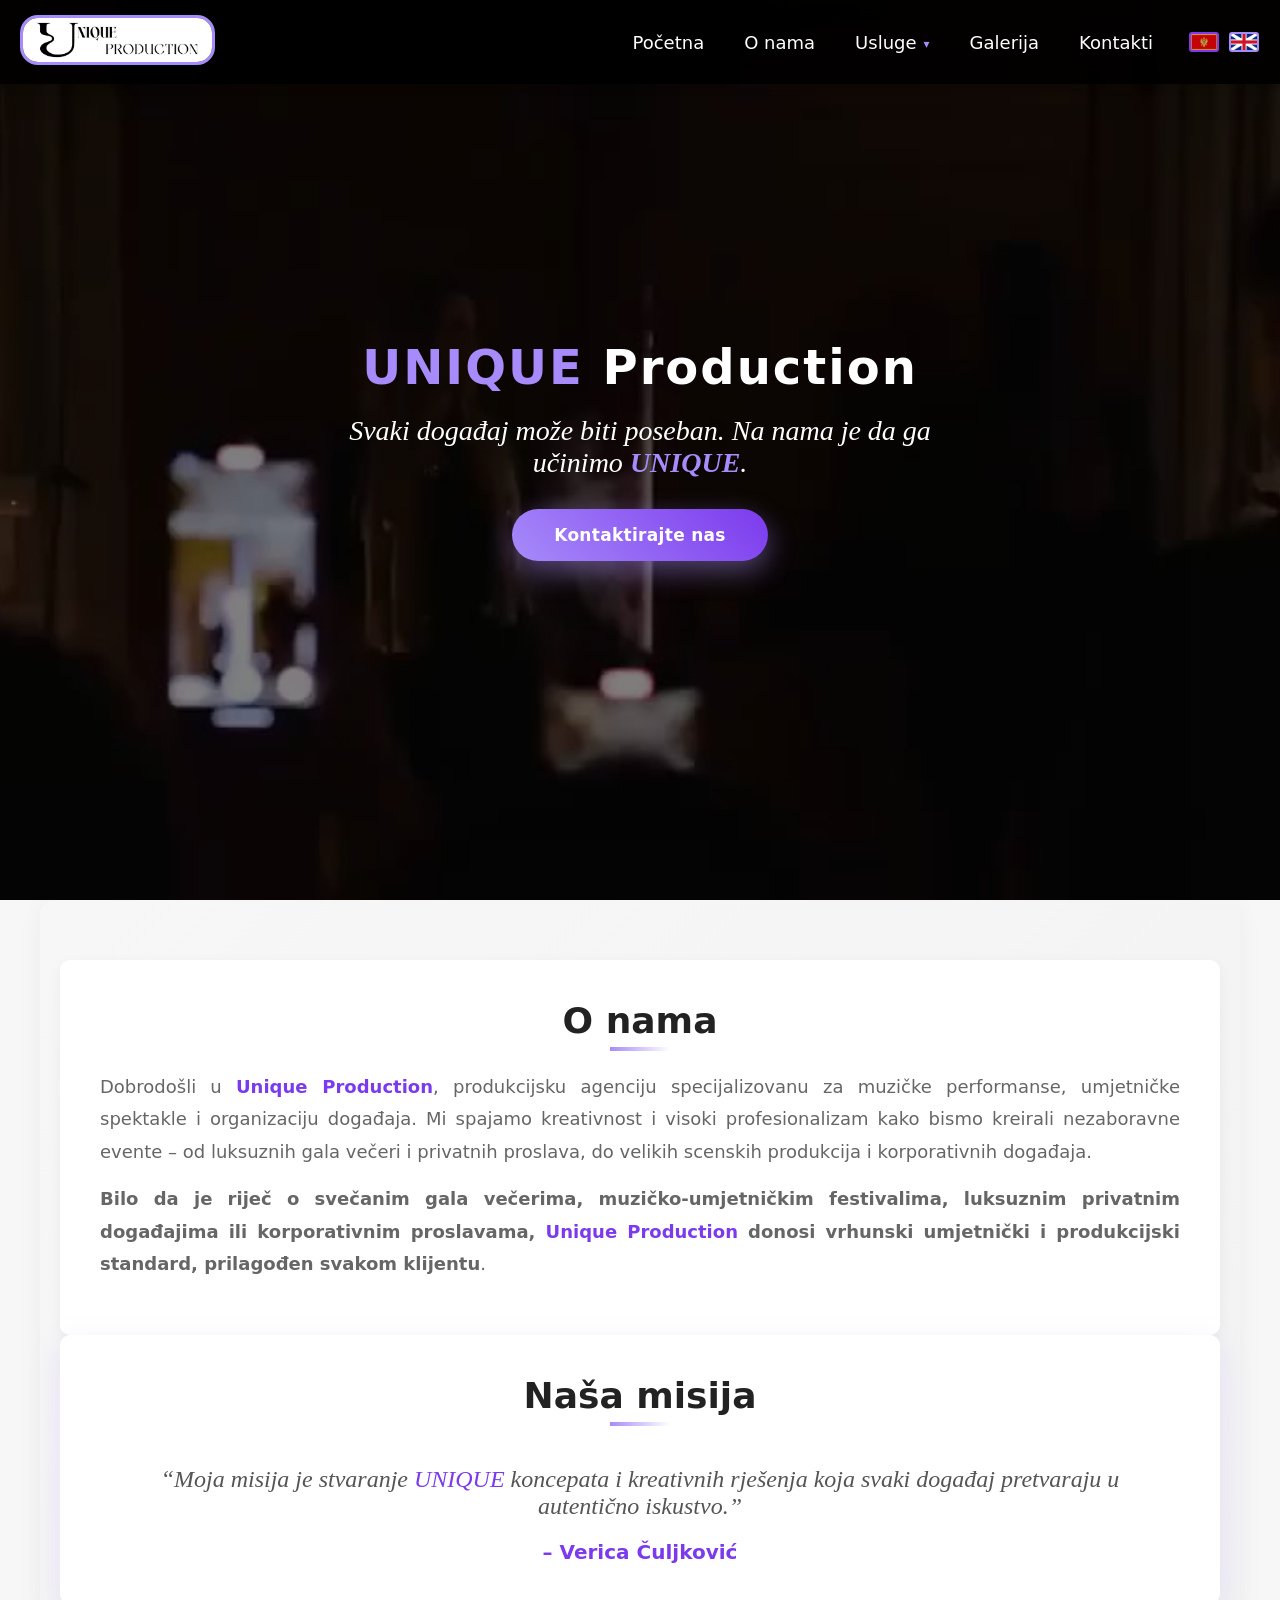
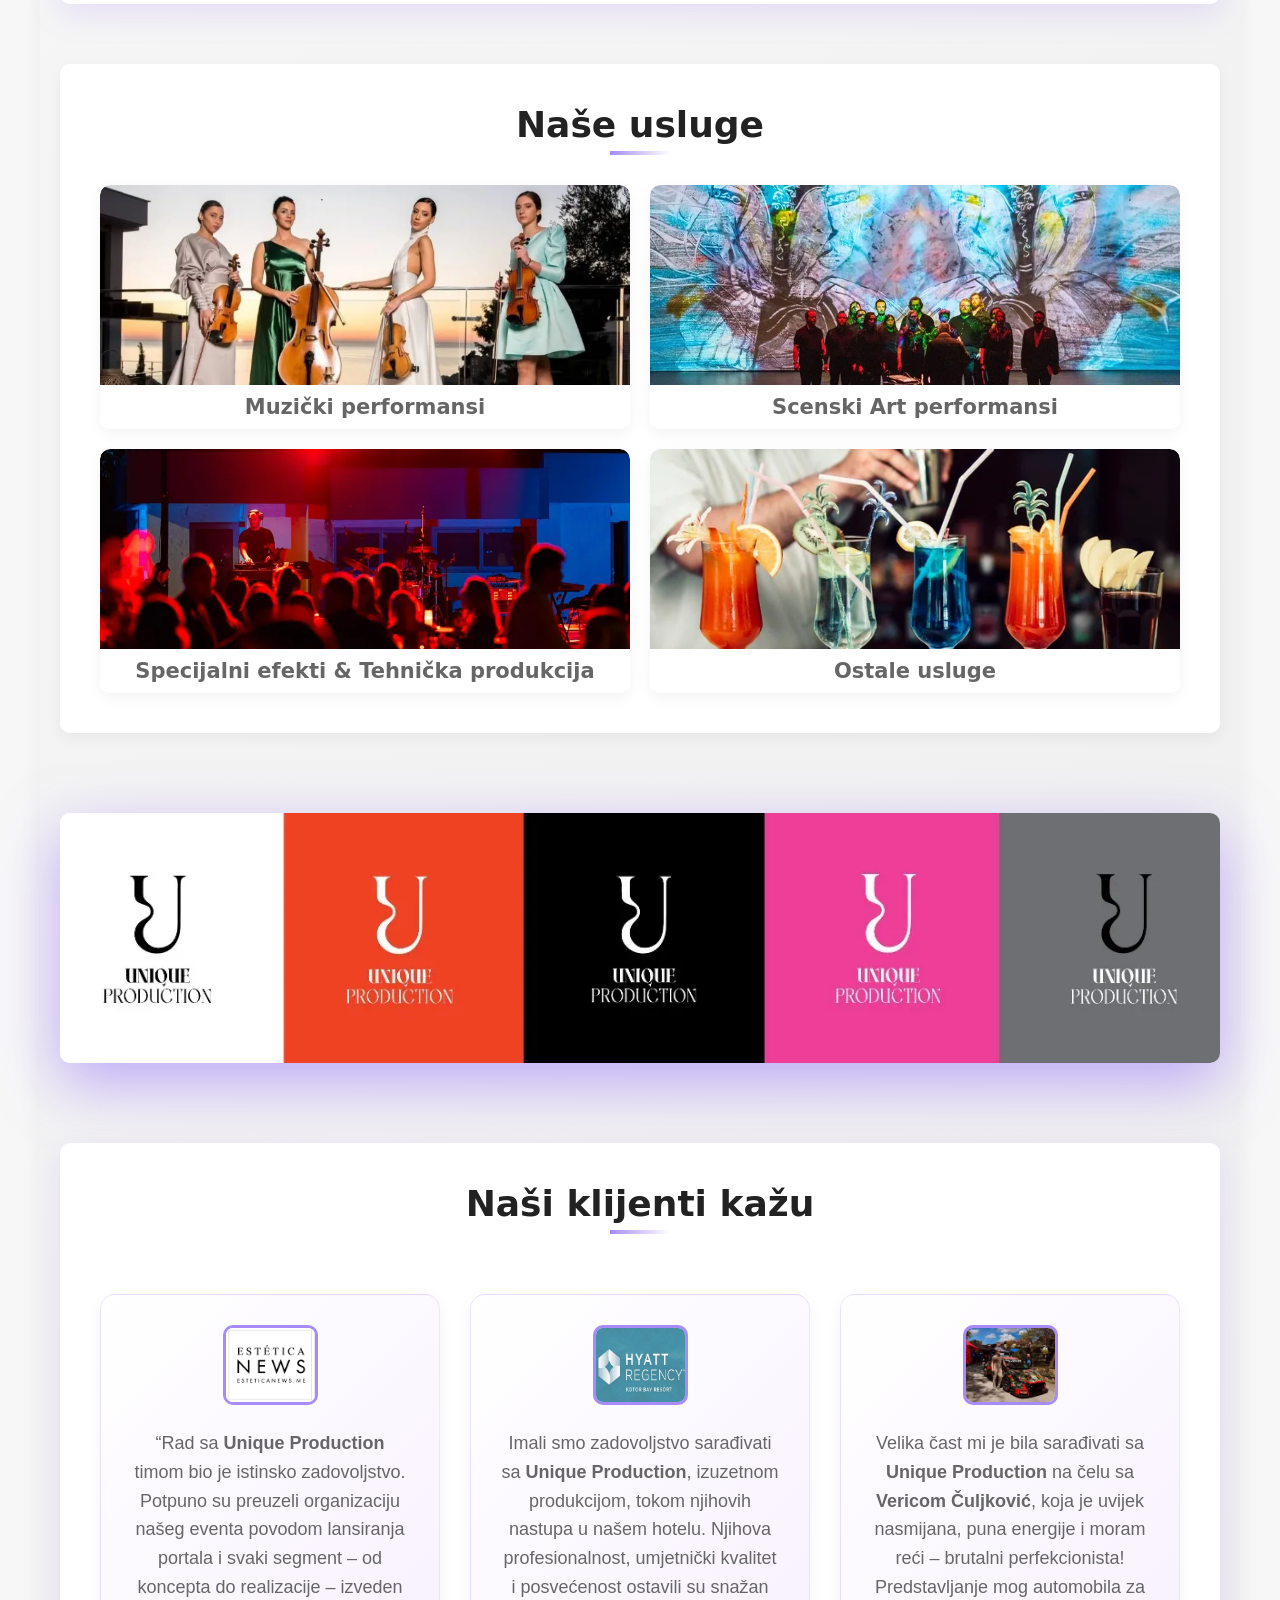
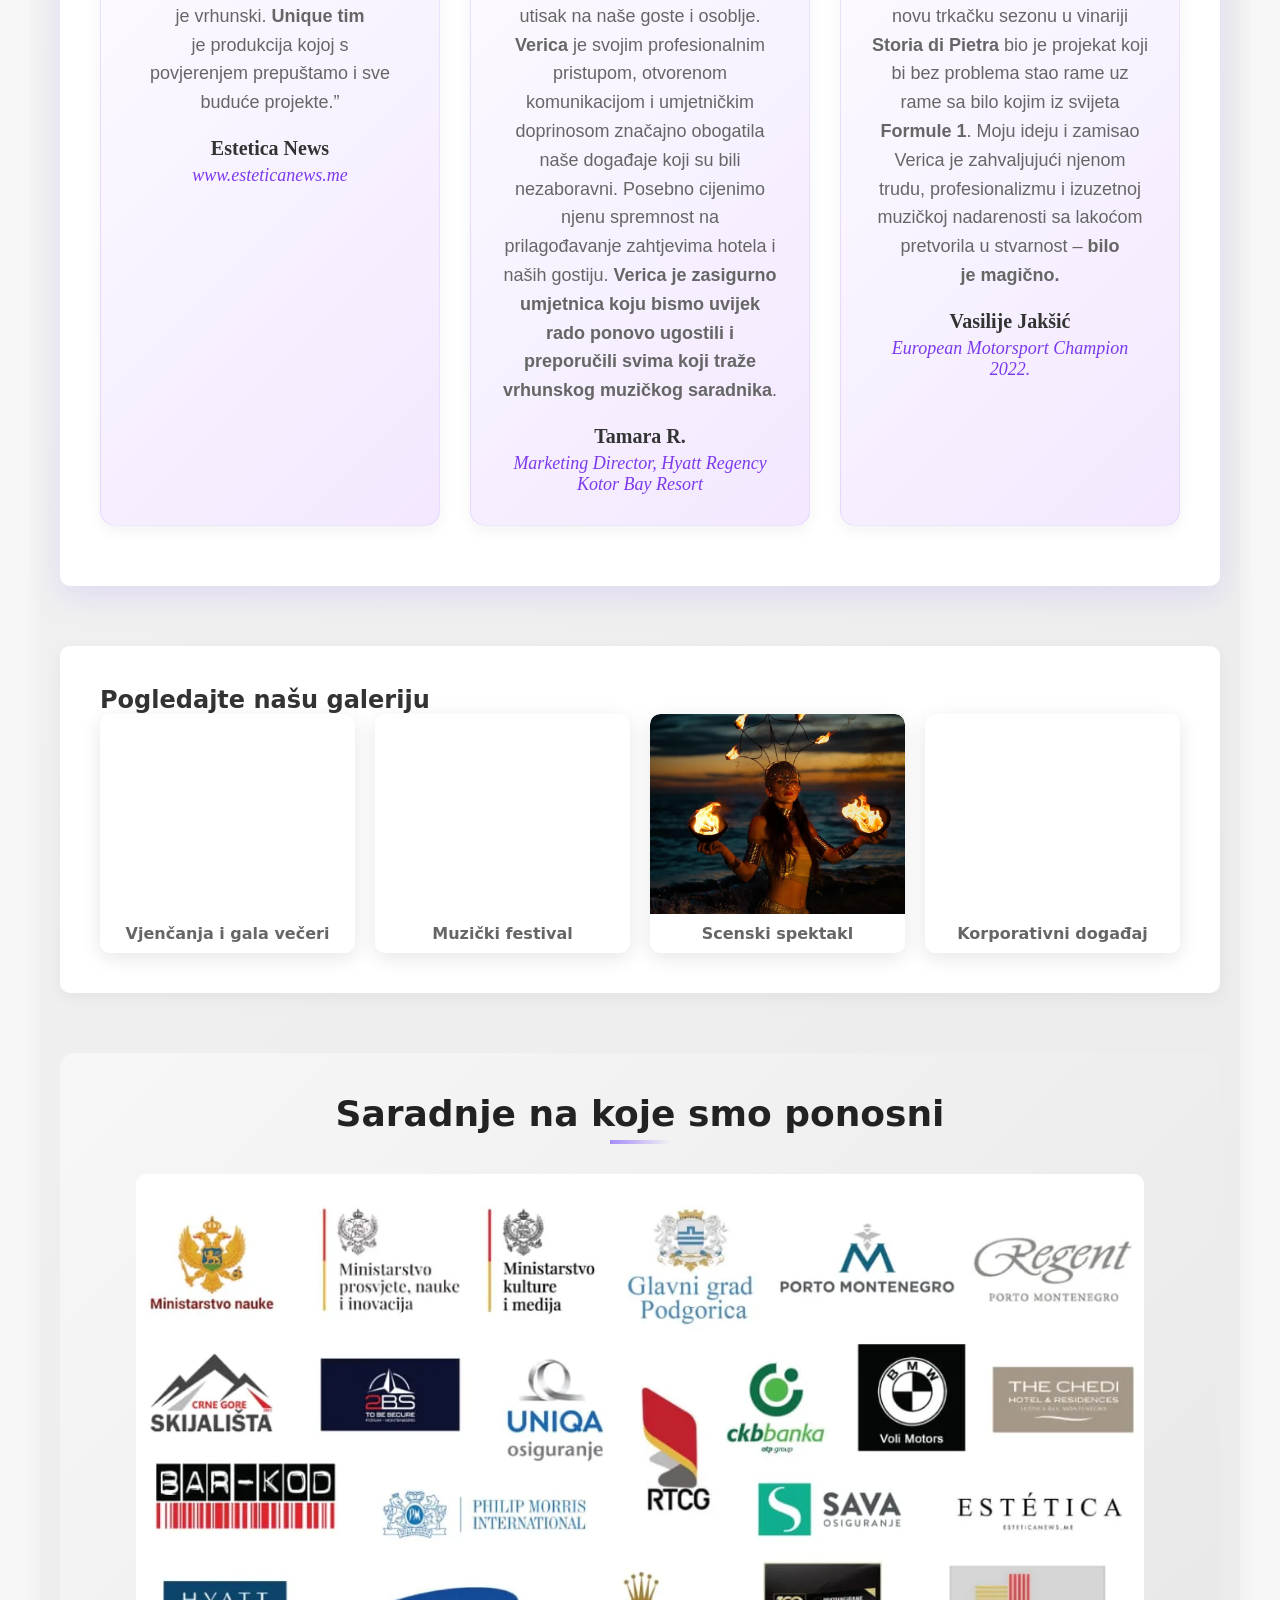
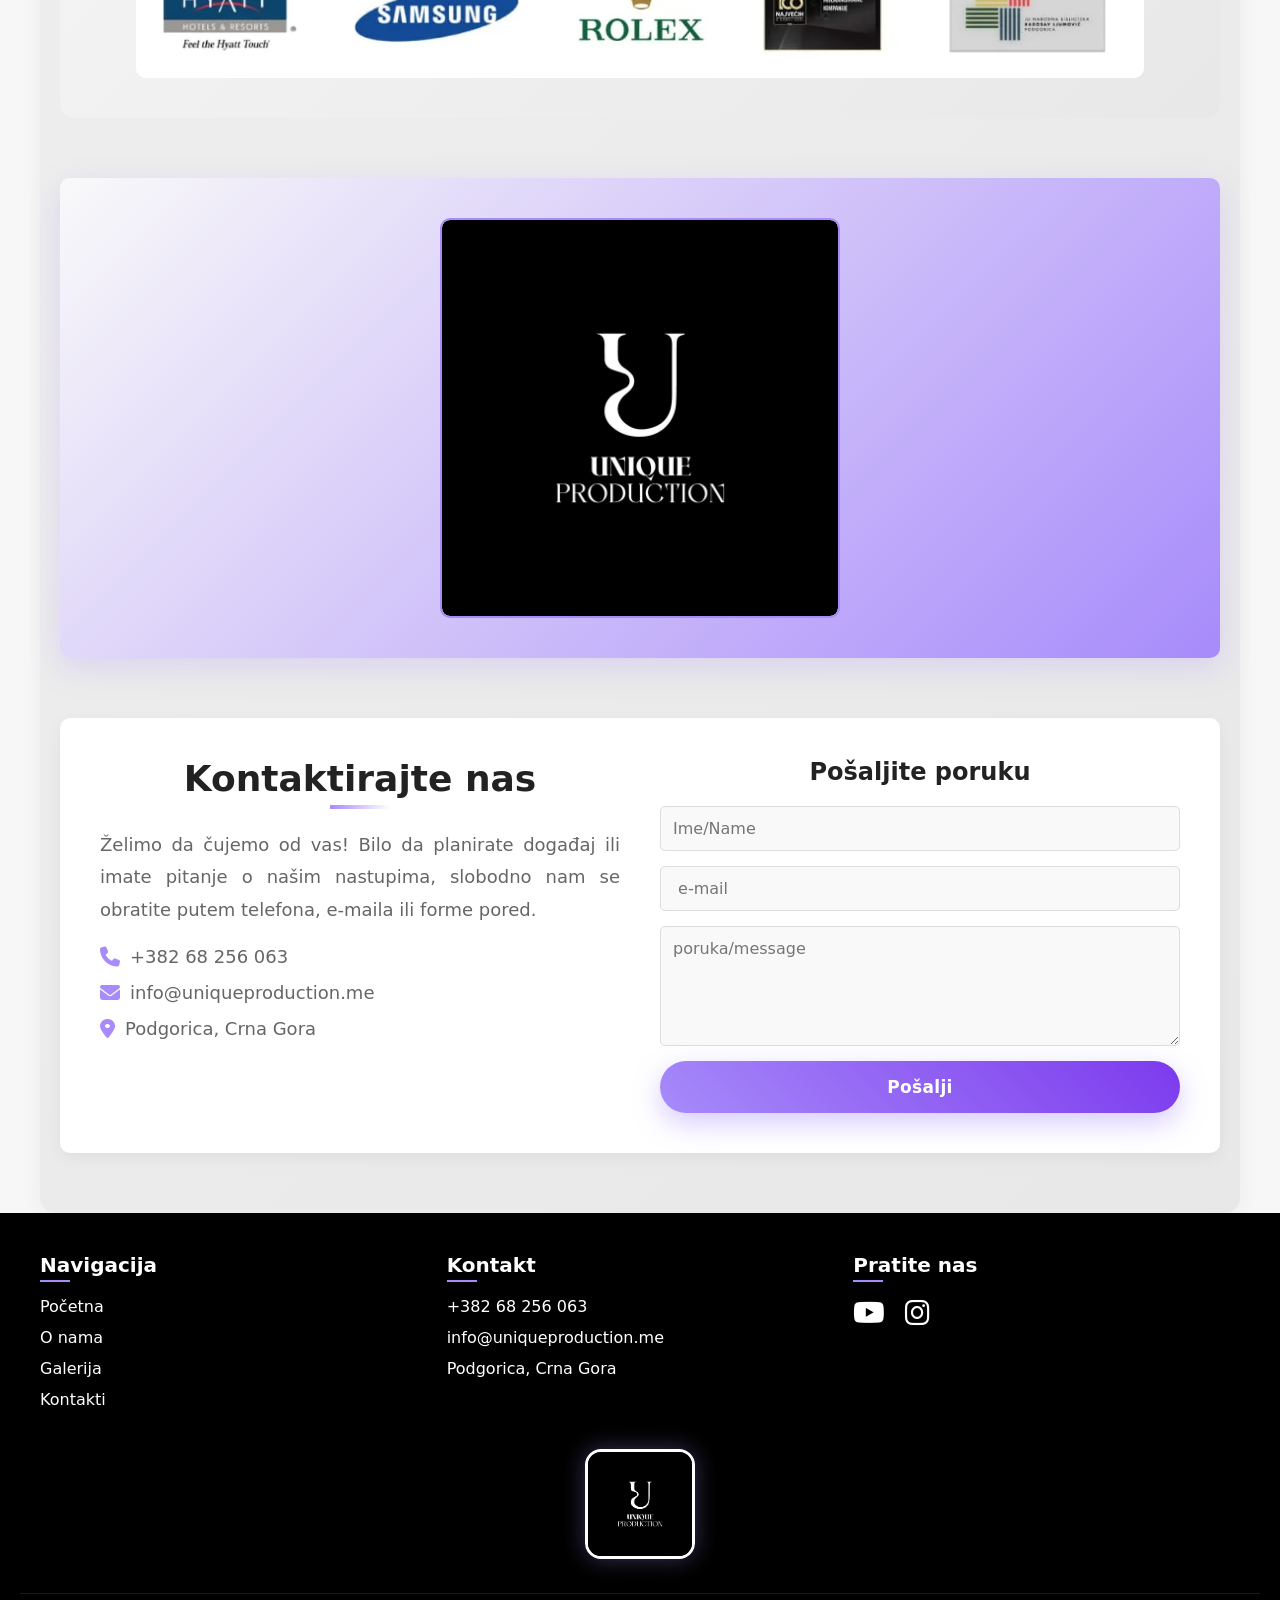
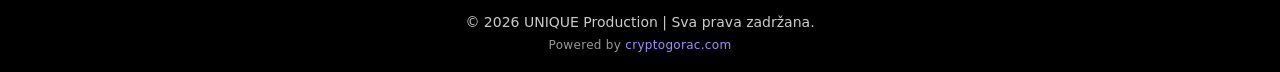
==== index.html @ e3573b66 "O nama: iskre poravnate po vertikali (levo poravnanje stavki u koloni); v=17 Co-Authored-By: Claude " ====
<!DOCTYPE html>
<html lang="sr">
<head>
    <meta charset="UTF-8">
    <meta name="viewport" content="width=device-width, initial-scale=1.0">
    <meta name="theme-color" content="#000000">
     <title data-sr="UNIQUE Production" data-en="UNIQUE Production">UNIQUE Production</title>
    <meta name="description" content="UNIQUE Production – produkcijska agencija iz Podgorice za muzičke performanse, scenske spektakle i organizaciju nezaboravnih događaja u Crnoj Gori.">
    <link rel="canonical" href="https://uniqueproduction.me/">
    <meta property="og:title" content="UNIQUE Production">
    <meta property="og:description" content="UNIQUE Production – produkcijska agencija iz Podgorice za muzičke performanse, scenske spektakle i organizaciju nezaboravnih događaja u Crnoj Gori.">
    <meta property="og:image" content="https://uniqueproduction.me/logo3.webp">
    <meta property="og:url" content="https://uniqueproduction.me/">
    <meta property="og:type" content="website">
    <link rel="stylesheet" href="assets/fontawesome/css/all.min.css?v=17">
    <link rel="preload" as="image" href="hero-poster.jpg">
    <link rel="icon" type="image/x-icon" href="logo.png">
    <style>
        /* Osnovni reset stila za sve elemente */
        * {
            margin: 0;
            padding: 0;
            box-sizing: border-box;
        }

    /* Stil za telo stranice (body) */
    body {
        font-family: 'Arial', sans-serif;
        background-color: #f7f7f7;
        color: #333;
        min-height: 100vh;
        display: flex;
        flex-direction: column;
        overflow-x: hidden;
    }

    /* Stil za navigacioni bar */
    .navbar {
        background-color: #000;
        padding: 15px;
        display: flex;
        justify-content: space-between;
        align-items: center;
        position: fixed;
        width: 100%;
        top: 0;
        z-index: 1000;
        box-shadow: 0 2px 10px rgba(0, 0, 0, 0.2);
    }

    .logo {
        margin-left: 5px;
        display: flex;
        align-items: center;
    }

    .logo img {
        height: 50px;
        width: auto;
        object-fit: contain;
        transition: transform 0.3s ease;
        border-radius: 18px;
        border: 3px solid #a78bfa;
    }

    .logo img:hover {
        transform: scale(1.15);
    }

    .hamburger {
        display: none;
        flex-direction: column;
        cursor: pointer;
        margin-right: 15px;
    }

    .hamburger span {
        width: 30px;
        height: 3px;
        background-color: #fff;
        margin: 3px 0;
        transition: all 0.3s ease;
    }

    .nav-links {
        list-style: none;
        display: flex;
        align-items: center;
    }

    .nav-links li {
        margin: 0 20px;
        position: relative;
    }

    .nav-links a {
        color: #fff;
        text-decoration: none;
        font-size: 18px;
        transition: color 0.3s ease;
    }

    .nav-links a:hover {
        color: #a78bfa;
    }

    .dropdown {
        position: relative;
    }

    .dropdown-content {
        display: none;
        position: absolute;
        background-color: #000;
        min-width: 160px;
        box-shadow: 0 8px 16px rgba(0,0,0,0.2);
        z-index: 1;
        top: 100%;
        left: 0;
    }

    .dropdown-content a {
        color: #fff;
        padding: 12px 16px;
        text-decoration: none;
        display: block;
        font-size: 16px;
    }

    .dropdown-content a:hover {
        color: #a78bfa;
        background-color: #1a1a1a;
    }

    .dropdown:hover .dropdown-content {
        display: block;
    }

    /* Language switcher styles - Pomerene ispod navigacionog bara na desnu stranu */
    .language-switcher {
        display: flex;
        justify-content: flex-end;
        gap: 10px;
        padding: 10px 20px;
        position: fixed;
        top: 85px;
        right: 0;
        z-index: 999;
    }

    .language-flag {
        width: 30px;
        height: 20px;
        cursor: pointer;
        border: 2px solid #a78bfa;
        border-radius: 3px;
        transition: transform 0.3s ease, opacity 0.3s ease;
      pointer-events: auto; /* Osigurava da su klikovi omogućeni */
    }

    .language-flag:hover {
        transform: scale(1.1);
        opacity: 0.8;
    }

    .language-flag.active {
        border-color: #7c3aed;
        opacity: 1;
    }

    /* Stil za hero sekciju */
  
    .hero {
        position: relative;
        height: 100vh;
        display: flex;
        align-items: center;
        justify-content: center;
        text-align: center;
        color: #fff;
        padding: 20px;
        overflow: hidden;
    }    .hero::before {
    content: '';
    position: absolute;
    top: 0;
    left: 0;
    width: 100%;
    height: 100%;
    background: rgba(0, 0, 0, 0.5);
    z-index: 1;
}

.hero video {
    position: absolute;
    top: 0;
    left: 0;
    width: 100%;
    height: 100%;
    object-fit: cover;
    z-index: 0;
}

.hero-content {
    position: relative;
    z-index: 2;
    max-width: 800px;
}

.hero h1 {
    font-size: 48px;
    font-weight: 700;
    margin-bottom: 20px;
    letter-spacing: 2px;
    animation: fadeInDown 1s ease;
}

.hero .subtitle {
    font-family: 'Georgia', serif;
    font-style: italic;
    font-size: 28px;
    margin-bottom: 30px;
    animation: fadeInUp 1s ease 0.5s backwards;
}

.hero .highlight {
    color: #a78bfa;
    font-weight: 600;
}

.hero .cta-button {
    background: linear-gradient(45deg, #a78bfa, #7c3aed);
    color: #fff;
    padding: 16px 40px;
    border: none;
    border-radius: 50px;
    font-size: 18px;
    font-weight: 600;
    text-decoration: none;
    animation: pulseShadow 1.5s infinite;
    transition: transform 0.3s ease;
}

.hero .cta-button:hover {
    transform: translateY(-3px);
}

/* Animacije */
@keyframes fadeInDown {
    from { opacity: 0; transform: translateY(-20px); }
    to { opacity: 1; transform: translateY(0); }
}

@keyframes fadeInUp {
    from { opacity: 0; transform: translateY(20px); }
    to { opacity: 1; transform: translateY(0); }
}

@keyframes pulseShadow {
    0% { box-shadow: 0 8px 20px rgba(167, 139, 250, 0.3); }
    50% { box-shadow: 0 15px 40px rgba(167, 139, 250, 0.7); }
    100% { box-shadow: 0 8px 20px rgba(167, 139, 250, 0.3); }
}

@media (max-width: 900px) and (orientation: landscape) {
    .hero {
        min-height: 60vh; /* Umesto height: 100vh */
        height: auto;
        padding: 40px 10px;
    }
    .hero video {
        min-height: 60vh;
        height: auto;
    }
    .hero-content {
        padding: 20px 0;
    }
}


    /* Main content styles */
    main {
        padding: 60px 20px;
        max-width: 1200px;
        margin: 0 auto;
        background: linear-gradient(135deg, #f7f7f7 0%, #e8e8e8 100%);
        border-radius: 15px;
        box-shadow: 0 5px 25px rgba(0, 0, 0, 0.05);
    }

    .home-container {
        display: flex;
        flex-direction: column;
        gap: 60px;
    }

    .section {
        padding: 40px;
        background-color: #fff;
        border-radius: 10px;
        box-shadow: 0 5px 15px rgba(0, 0, 0, 0.05);
    }

    .about-section h2 {
        font-size: 36px;
        color: #222;
        margin-bottom: 20px;
        font-weight: 700;
        position: relative;
        padding-bottom: 10px;
        text-align: center;
    }

    .about-section h2::after {
        content: '';
        position: absolute;
        bottom: 0;
        left: 50%;
        transform: translateX(-50%);
        width: 60px;
        height: 4px;
        background: linear-gradient(to right, #a78bfa, transparent);
    }

    .about-section p {
        font-size: 18px;
        line-height: 1.8;
        color: #666;
        text-align: justify;
        margin-bottom: 15px;
    }

    .about-section .highlight {
        color: #a78bfa;
        font-weight: 600;
    }

    .intro-section {
        animation: circleShadow 3s infinite ease-in-out;
    }

    .intro-section h2 {
        font-size: 36px;
        color: #222;
        margin-bottom: 20px;
        font-weight: 700;
        position: relative;
        padding-bottom: 10px;
        text-align: center;
    }

    .intro-section h2::after {
        content: '';
        position: absolute;
        bottom: 0;
        left: 50%;
        transform: translateX(-50%);
        width: 60px;
        height: 4px;
        background: linear-gradient(to right, #a78bfa, transparent);
    }

    .intro-section .quote {
        font-family: 'Georgia', serif;
        font-style: italic;
        font-size: 24px;
        color: #555;
        text-align: center;
        padding: 20px 0;
    }

    .intro-section .quote-author {
        font-size: 20px;
        color: #a78bfa;
        font-weight: 600;
        text-align: center;
    }

    @keyframes circleShadow {
        0% { box-shadow: 10px 10px 20px rgba(167, 139, 250, 0.5); }
        25% { box-shadow: -10px 10px 20px rgba(167, 139, 250, 0.5); }
        50% { box-shadow: -10px -10px 20px rgba(167, 139, 250, 0.5); }
        75% { box-shadow: 10px -10px 20px rgba(167, 139, 250, 0.5); }
        100% { box-shadow: 10px 10px 20px rgba(167, 139, 250, 0.5); }
    }

    .gallery-preview {
        display: grid;
        grid-template-columns: repeat(4, 1fr);
        gap: 20px;
    }

    .gallery-item {
        position: relative;
        overflow: hidden;
        border-radius: 10px;
        box-shadow: 0 5px 20px rgba(0, 0, 0, 0.1);
        transition: transform 0.3s ease, box-shadow 0.3s ease;
        cursor: pointer;
        display: flex;
        flex-direction: column;
        align-items: center;
        text-decoration: none;
        color: #666;
    }

    .gallery-item img {
        width: 100%;
        height: 200px;
        object-fit: cover;
        display: block;
        border-radius: 10px 10px 0 0;
    }

    .gallery-item h3 {
        font-size: 16px;
        font-weight: 600;
        padding: 10px;
        text-align: center;
        background-color: #fff;
        width: 100%;
        border-radius: 0 0 10px 10px;
        transition: color 0.3s ease;
    }

    .gallery-item:hover {
        transform: scale(1.05);
        box-shadow: 0 10px 30px rgba(167, 139, 250, 0.4);
    }

    .gallery-item:hover h3::after {
        color: #a78bfa;
    }

    .services-grid {
        padding: 40px;
        background-color: #fff;
        border-radius: 10px;
        box-shadow: 0 5px 15px rgba(0, 0, 0, 0.05);
    }

    .services-grid h2 {
        font-size: 36px;
        color: #222;
        margin-bottom: 30px;
        font-weight: 700;
        position: relative;
        padding-bottom: 10px;
        text-align: center;
    }

    .services-grid h2::after {
        content: '';
        position: absolute;
        bottom: 0;
        left: 50%;
        transform: translateX(-50%);
        width: 60px;
        height: 4px;
        background: linear-gradient(to right, #a78bfa, transparent);
    }

    .services-grid-container {
        display: grid;
        grid-template-columns: repeat(2, 1fr);
        gap: 20px;
    }

    .service-item {
        display: flex;
        flex-direction: column;
        align-items: center;
        text-decoration: none;
        color: #666;
        border-radius: 10px;
        overflow: hidden;
        box-shadow: 0 5px 15px rgba(0, 0, 0, 0.05);
        transition: transform 0.3s ease, box-shadow 0.3s ease;
    }

    .service-item img {
        width: 100%;
        height: 200px;
        object-fit: cover;
        border-radius: 10px 10px 0 0;
    }

    .service-item p {
        font-size: 21px;
        font-weight: 600;
        padding: 10px;
        text-align: center;
        background-color: #fff;
        width: 100%;
        border-radius: 0 0 10px 10px;
        margin: 0;
        transition: color 0.3s ease;
    }

    .service-item:hover {
        transform: scale(1.05);
        box-shadow: 0 10px 20px rgba(167, 139, 250, 0.4);
    }

    .service-item:hover p {
        color: #a78bfa;
    }

    .cta-section {
        text-align: center;
        padding: 20px 0;
    }

    .cta-button {
        background: linear-gradient(45deg, #a78bfa, #7c3aed);
        color: #fff;
        padding: 16px 40px;
        border: none;
        border-radius: 50px;
        font-size: 18px;
        font-weight: 600;
        cursor: pointer;
        transition: transform 0.3s ease;
        animation: pulseShadow 1.5s infinite;
        display: inline-block;
        text-decoration: none;
    }

    .cta-button:hover {
        transform: translateY(-3px);
    }  /* Stil za prilagođeni kontejner */
.custom-container {
    width: 100%; /* Zauzima celu širinu kao ostale sekcije */
    max-width: 1200px; /* Usklađeno sa glavnim kontejnerom (main) */
    padding: 40px; /* Usklađeno sa paddingom ostalih sekcija */
    background: linear-gradient(135deg, #f9f9f9, #a78bfa); /* Gradient od skoro bele do ljubičaste */
    display: flex;
    justify-content: center;
    align-items: center;
    border-radius: 10px; /* Usklađeno sa zaobljenim uglovima */
    box-shadow: 0 5px 15px rgba(0, 0, 0, 0.05); /* Osnovna senka */
    margin: 0 auto; /* Centriranje */
    animation: fadeInUp 1s ease, circlingShadow 4s infinite ease-in-out; /* Animacija ulaza i kruženja senke */
}/* Stil za polje slike */
.image-placeholder {
    width: 400px;
    height: 400px;
    background-color: #ffffff; /* Bela pozadina za kontrast */
    border: 2px solid #a78bfa; /* Ljubičasti okvir u stilu sajta */
    border-radius: 10px; /* Zaobljeni uglovi */
    display: flex;
    justify-content: center;
    align-items: center;
    overflow: hidden;
    transition: transform 0.3s ease, box-shadow 0.3s ease; /* Tranzicija za hover efekat */
}/* Stil za sliku unutar polja */
.image-placeholder img {
    max-width: 100%;
    max-height: 100%;
    object-fit: cover; /* Prilagođava sliku bez izobličenja */
    border-radius: 8px; /* Blago zaobljenje unutar okvira */
    animation: pulseImage 2s infinite ease-in-out; /* Pulsiranje slike */
}/* Hover efekat za polje slike */
.image-placeholder:hover {
    transform: scale(1.05); /* Efekat uvećanja kao kod galerije */
    box-shadow: 0 10px 20px rgba(167, 139, 250, 0.4); /* Ljubičasta senka pri hoveru */
}/* Animacija pulsiranja slike */
@keyframes pulseImage {
    0% {
        transform: scale(1);
    }
    50% {
        transform: scale(1.05);
    }
    100% {
        transform: scale(1);
    }
}/* Animacija kružeće ljubičaste senke */
@keyframes circlingShadow {
    0% {
        box-shadow: 10px 10px 20px rgba(167, 139, 250, 0.6), /* Desno dole */
                   -10px -10px 20px rgba(167, 139, 250, 0.2); /* Levo gore (slabije) */
    }
    25% {
        box-shadow: -10px 10px 20px rgba(167, 139, 250, 0.6), /* Levo dole */
                    10px -10px 20px rgba(167, 139, 250, 0.2); /* Desno gore (slabije) */
    }
    50% {
        box-shadow: -10px -10px 20px rgba(167, 139, 250, 0.6), /* Levo gore */
                    10px 10px 20px rgba(167, 139, 250, 0.2); /* Desno dole (slabije) */
    }
    75% {
        box-shadow: 10px -10px 20px rgba(167, 139, 250, 0.6), /* Desno gore */
                   -10px 10px 20px rgba(167, 139, 250, 0.2); /* Levo dole (slabije) */
    }
    100% {
        box-shadow: 10px 10px 20px rgba(167, 139, 250, 0.6), /* Povratak na desno dole */
                   -10px -10px 20px rgba(167, 139, 250, 0.2); /* Levo gore (slabije) */
    }
}/* Optimizacija za mobilne uređaje */
@media (max-width: 768px) {
    .custom-container {
        padding: 20px; /* Smanjen padding za manje ekrane, usklađeno sa .section */
    }.image-placeholder {
    width: 300px; /* Smanjena veličina za tablete */
    height: 300px;
}}@media (max-width: 480px) {
    .custom-container {
        padding: 15px; /* Još manji padding za mobilne telefone */
    }.image-placeholder {
    width: 200px; /* Smanjena veličina za male ekrane */
    height: 200px;
}

/* Smanjivanje senke za manje ekrane da ne izgleda pretrpano */
@keyframes circlingShadow {
    0% {
        box-shadow: 5px 5px 10px rgba(167, 139, 250, 0.6),
                   -5px -5px 10px rgba(167, 139, 250, 0.2);
    }
    25% {
        box-shadow: -5px 5px 10px rgba(167, 139, 250, 0.6),
                    5px -5px 10px rgba(167, 139, 250, 0.2);
    }
    50% {
        box-shadow: -5px -5px 10px rgba(167, 139, 250, 0.6),
                    5px 5px 10px rgba(167, 139, 250, 0.2);
    }
    75% {
        box-shadow: 5px -5px 10px rgba(167, 139, 250, 0.6),
                   -5px 5px 10px rgba(167, 139, 250, 0.2);
    }
    100% {
        box-shadow: 5px 5px 10px rgba(167, 139, 250, 0.6),
                   -5px -5px 10px rgba(167, 139, 250, 0.2);
    }
}}    /* Stilovi za kontakt sekciju */
    .contact-container {
        display: flex;
        justify-content: space-between;
        gap: 40px;
        padding: 40px;
        background-color: #fff;
        border-radius: 10px;
        box-shadow: 0 5px 15px rgba(0, 0, 0, 0.05);
    }

    .contact-info {
        flex: 1;
    }

    .contact-info h2 {
        font-size: 36px;
        color: #222;
        margin-bottom: 20px;
        font-weight: 700;
        position: relative;
        padding-bottom: 10px;
        text-align: center;
    }

    .contact-info h2::after {
        content: '';
        position: absolute;
        bottom: 0;
        left: 50%;
        transform: translateX(-50%);
        width: 60px;
        height: 4px;
        background: linear-gradient(to right, #a78bfa, transparent);
    }

    .contact-info p {
        font-size: 18px;
        line-height: 1.8;
        color: #666;
        text-align: justify;
        margin-bottom: 20px;
    }

    .contact-details {
        list-style: none;
        font-size: 18px;
        color: #666;
    }

    .contact-details li {
        margin: 15px 0;
        display: flex;
        align-items: center;
    }

    .contact-details i {
        margin-right: 10px;
        color: #a78bfa;
        font-size: 20px;
    }

    .contact-details a {
        color: #666;
        text-decoration: none;
        transition: color 0.3s ease;
    }

    .contact-details a:hover {
        color: #a78bfa;
    }

    .contact-form {
        flex: 1;
    }

    .contact-form h3 {
        font-size: 24px;
        color: #222;
        margin-bottom: 20px;
        font-weight: 600;
        text-align: center;
    }

    .contact-form form {
        display: flex;
        flex-direction: column;
        gap: 15px;
    }

    .contact-form input[type="text"],
    .contact-form input[type="email"],
    .contact-form textarea {
        padding: 12px;
        font-size: 16px;
        color: #333;
        border: 1px solid #ddd;
        border-radius: 5px;
        background-color: #f9f9f9;
        transition: border-color 0.3s ease, box-shadow 0.3s ease;
    }

    .contact-form input[type="text"]:focus,
    .contact-form input[type="email"]:focus,
    .contact-form textarea:focus {
        border-color: #a78bfa;
        box-shadow: 0 0 5px rgba(167, 139, 250, 0.5);
        outline: none;
    }

    .contact-form textarea {
        height: 120px;
        resize: vertical;
    }

    .contact-form button {
        background: linear-gradient(45deg, #a78bfa, #7c3aed);
        color: #fff;
        padding: 12px 20px;
        border: none;
        border-radius: 25px;
        font-size: 16px;
        font-weight: 600;
        cursor: pointer;
        transition: transform 0.3s ease, box-shadow 0.3s ease;
    }

    .contact-form button:hover {
        transform: translateY(-2px);
        box-shadow: 0 5px 15px rgba(167, 139, 250, 0.5);
    }

    /* Footer styles */
    footer {
        background-color: #000;
        color: #fff;
        padding: 40px 20px 20px;
        margin-top: auto;
        position: relative;
    }

    .footer-container {
        max-width: 1200px;
        margin: 0 auto;
        display: flex;
        justify-content: space-between;
        flex-wrap: wrap;
        gap: 20px;
    }

    .footer-section {
        flex: 1;
        min-width: 200px;
    }

    .footer-section h3 {
        color: #fff;
        margin-bottom: 15px;
        font-size: 20px;
        position: relative;
        padding-bottom: 5px;
    }

    .footer-section h3::after {
        content: '';
        position: absolute;
        bottom: 0;
        left: 0;
        width: 30px;
        height: 2px;
        background-color: #a78bfa;
    }

    .footer-section ul {
        list-style: none;
    }

    .footer-section ul li {
        margin: 12px 0;
        position: relative;
    }

    .footer-section a {
        color: #fff;
        text-decoration: none;
        transition: color 0.3s ease, transform 0.3s ease;
    }

    .footer-section a:hover {
        color: #a78bfa;
        transform: translateX(5px);
    }

    .social-links {
        margin-top: 15px;
    }

    .social-links a {
        margin: 0 15px 0 0;
        font-size: 28px;
        color: #fff;
        transition: color 0.3s ease, transform 0.3s ease;
    }

    .social-links a:hover {
        color: #a78bfa;
        transform: scale(1.2);
    }

    .footer-credit {
        text-align: center;
        margin-top: 30px;
        font-size: 14px;
        color: #ccc;
        padding-top: 20px;
        border-top: 1px solid rgba(255, 255, 255, 0.1);
    }

    .footer-credit a {
        color: #fff;
        text-decoration: none;
        transition: color 0.3s ease;
    }

    .footer-credit a:hover {
        color: #a78bfa;
        transform: none;
    }

    /* Mobilna optimizacija */
    @media (max-width: 768px) {
        .hamburger {
            display: flex;
        }

        .nav-links {
            display: none;
            flex-direction: column;
            position: absolute;
            top: 60px;
            left: 0;
            background-color: #000;
            width: 100%;
            padding: 20px;
            text-align: center;
        }

        .nav-links.active {
            display: flex;
        }

        .nav-links li {
            margin: 15px 0;
        }

        .nav-links a {
            font-size: 20px;
        }

        .dropdown-content {
            position: static;
            box-shadow: none;
            background-color: #1a1a1a;
            width: 100%;
        }

        .hamburger.active span:nth-child(1) {
            transform: rotate(45deg) translate(5px, 5px);
        }

        .hamburger.active span:nth-child(2) {
            opacity: 0;
        }

        .hamburger.active span:nth-child(3) {
            transform: rotate(-45deg) translate(7px, -7px);
        }

        .logo {
            margin-left: 5px;
        }

        .logo img {
            height: 50px;
            width: auto;
            margin: 5px;
        }

        .navbar {
            padding: 10px;
            min-height: 60px;
        }

        .hamburger {
            margin-right: 10px;
        }

        .language-switcher {
            top: 85px;
            padding: 8px 15px;
        }

        main {
            padding: 40px 15px;
        }

        .home-container {
            gap: 40px;
        }

        .section {
            padding: 20px;
        }

        .about-section h2,
        .intro-section h2,
        .services-grid h2,
        .contact-info h2 {
            font-size: 28px;
        }

        .about-section p,
        .contact-info p {
            font-size: 16px;
        }

        .intro-section .quote {
            font-size: 20px;
        }

        .intro-section .quote-author {
            font-size: 18px;
        }

        .gallery-preview {
            grid-template-columns: 1fr;
        }

        .gallery-item img {
            height: 150px;
        }

        .gallery-item h3 {
            font-size: 14px;
        }

        .services-grid {
            padding: 20px;
        }

        .services-grid-container {
            grid-template-columns: 1fr;
        }

        .service-item img {
            height: 150px;
        }

        .service-item p {
            font-size: 16px;
        }

        .contact-container {
            flex-direction: column;
            padding: 20px;
            gap: 20px;
        }

        .contact-form h3 {
            font-size: 20px;
        }

        .contact-form input[type="text"],
        .contact-form input[type="email"],
        .contact-form textarea {
            font-size: 14px;
            padding: 10px;
        }

        .contact-form button {
            font-size: 14px;
            padding: 16px;
            border-radius: 25px;
        }

        .footer-container {
            flex-direction: column;
            text-align: center;
            padding: 0 15px;
        }

        .footer-section h3::after {
            left: 50%;
            transform: translateX(-50%);
        }

        .social-links {
            display: flex;
            justify-content: center;
        }

        .social-links a {
            margin: 0 15px;
            font-size: 24px;
        }
    }

    @media (max-width: 480px) {
        .logo img {
            height: 40px;
            width: auto;
            margin: 5px;
        }

        .navbar {
            padding: 8px;
            min-height: 50px;
        }

        .nav-links {
            top: 50px;
        }

        .language-switcher {
            top: 75px;
            padding: 6px 10px;
        }

        .language-flag {
            width: 25px;
            height: 15px;
        }

        .hero h1 {
            font-size: 28px;
        }

        .hero .subtitle {
            font-size: 18px;
        }

        .hero .cta-button {
            padding: 14px 30px;
            font-size: 16px;
        }

        .about-section h2,
        .intro-section h2,
        .services-grid h2,
        .contact-info h2 {
            font-size: 24px;
        }

        .about-section p,
        .contact-info p {
            font-size: 14px;
        }

        .intro-section .quote {
            font-size: 18px;
        }

        .intro-section .quote-author {
            font-size: 16px;
        }

        .gallery-item img {
            height: 120px;
        }

        .gallery-item h3 {
            font-size: 12px;
        }

        .service-item img {
            height: 120px;
        }

        .service-item p {
            font-size: 14px;
        }

        .contact-details {
            font-size: 16px;
        }

        .contact-details i {
            font-size: 18px;
        }
    }

    /* Image Container */.image-container {
    width: 1300px;
    height: 300px;
    max-width: 100%;
    margin: 20px auto;
    overflow: hidden;
    border-radius: 10px;
    box-shadow: 0 20px 60px rgba(167, 138, 250, 0.7); /* Much larger purple shadow */
    display: flex;
    justify-content: center;
    align-items: center;
    background-color: #fff; /* Fallback background */
}.feature-image {
    width: 1300px;
    height: 250px;
    object-fit: cover; /* Ensures image fills container without distortion */
    display: block;
    transition: transform 0.3s ease;
}.feature-image:hover {
    transform: scale(1.05); /* Subtle zoom on hover, consistent with your site */
}/* Mobile Optimization */
@media (max-width: 768px) {
    .image-container {
        width: 100%;
        height: auto;
        box-shadow: 0 15px 45px rgba(167, 138, 250, 0.6); /* Large shadow, slightly reduced for mobile */
    }.feature-image {
    width: 100%;
    height: auto;
    aspect-ratio: 1300 / 250; /* Maintains aspect ratio on mobile */
}}@media (max-width: 480px) {
    .image-container {
        margin: 15px auto;
        box-shadow: 0 10px 30px rgba(167, 138, 250, 0.5); /* Still large but optimized for small screens */
    }
}  /* Nova sekcija za testimonijale */
.testimonials-section {
    padding: 40px;
    background-color: #fff;
    border-radius: 10px;
    box-shadow: 0 5px 15px rgba(0, 0, 0, 0.05);
    text-align: center;
    animation: circleShadow 3s infinite ease-in-out;
}.testimonials-section h2 {
    font-size: 36px;
    color: #222;
    margin-bottom: 40px;
    font-weight: 700;
    position: relative;
    padding-bottom: 10px;
}.testimonials-section h2::after {
    content: '';
    position: absolute;
    bottom: 0;
    left: 50%;
    transform: translateX(-50%);
    width: 60px;
    height: 4px;
    background: linear-gradient(to right, #a78bfa, transparent);
}.testimonials-grid {
    display: grid;
    grid-template-columns: repeat(auto-fit, minmax(300px, 1fr));
    gap: 30px;
    padding: 20px 0;
    justify-items: center; /* Centrira kartice unutar grida */
}.testimonial-card {
    background: linear-gradient(135deg, #ffffff, #f3e8ff);
    border-radius: 15px;
    padding: 30px;
    text-align: center;
    box-shadow: 0 5px 15px rgba(0, 0, 0, 0.05);
    transition: transform 0.3s ease, box-shadow 0.3s ease, background 0.3s ease;
    border: 1px solid rgba(167, 139, 250, 0.2);
    text-decoration: none;
    color: inherit;
    display: block;
    cursor: pointer;
    max-width: 350px; /* Ograničava širinu kartice za bolji raspored */
    width: 100%; /* Osigurava da kartica zauzima prostor unutar grida */
}.testimonial-card:hover {
    transform: translateY(-5px);
    box-shadow: 0 10px 20px rgba(167, 139, 250, 0.3);
    background: linear-gradient(135deg, #f3e8ff, #e0d4ff);
}.testimonial-card .client-img {
    width: 95px;
    height: 80px;
    border-radius: 10px; /* Adjusted for square with slightly rounded corners */
    margin: 0 auto 20px;
    border: 3px solid #a78bfa;
    object-fit: cover;
}.testimonial-card p {
    font-size: 18px;
    color: #666;
    line-height: 1.6;
    margin-bottom: 20px;
    font-family: 'Arial', sans-serif;
}.testimonial-card h3 {
    font-size: 20px;
    color: #333;
    font-weight: 600;
    margin-bottom: 5px;
    font-family: 'Georgia', serif;
}.testimonial-card span {
    font-size: 18px;
    color: #a78bfa;
    font-style: italic;
    font-family: 'Georgia', serif;
}/* Responzivnost za sekciju komentara */
@media (max-width: 768px) {
    .testimonials-section {
        padding: 20px;
    }.testimonials-section h2 {
    font-size: 28px;
}

.testimonials-grid {
    grid-template-columns: 1fr;
    gap: 20px;
}

.testimonial-card {
    padding: 20px;
    max-width: 100%; /* Na manjim ekranima kartica zauzima punu širinu */
}

.testimonial-card .client-img {
    width: 70px;
    height: 70px;
}

.testimonial-card p {
    font-size: 16px;
}

.testimonial-card h3 {
    font-size: 18px;
}

.testimonial-card span {
    font-size: 20px;
}}@media (max-width: 480px) {
    .testimonials-section h2 {
        font-size: 24px;
    }.testimonial-card {
    padding: 15px;
}

.testimonial-card .client-img {
    width: 50px;
    height: 50px;
}

.testimonial-card p {
    font-size: 14px;
}

.testimonial-card h3 {
    font-size: 16px;
}

.testimonial-card span {
    font-size: 18px;
}}/* Stil za sekciju partnerstva */
.partnership-section {
    padding: 40px 20px;
    max-width: 1400px;
    margin: 0 auto;
    background: linear-gradient(135deg, #f7f7f7, #e8e8e8);
    border-radius: 15px;
    text-align: center;
}/* Stil za h1 naslov */
.partnership-section h1 {
    font-size: 36px;
    color: #222;
    margin-bottom: 30px;
    font-weight: 700;
    position: relative;
    padding-bottom: 10px;
}.partnership-section h1::after {
    content: '';
    position: absolute;
    bottom: 0;
    left: 50%;
    transform: translateX(-50%);
    width: 60px;
    height: 4px;
    background: linear-gradient(to right, #a78bfa, transparent);
}/* Stil za kontejner slike */
.partnership-container {
    max-width: 100%; /* Prilagođava se roditeljskom kontejneru */
    width: 100%; /* Popunjava raspoloživi prostor */
    height: auto; /* Visina se prilagođava */
    aspect-ratio: 1300 / 650; /* Održava proporcije */
    margin: 0 auto;
    overflow: hidden;
    border-radius: 10px;
    background-color: #fff;
    display: flex;
    justify-content: center;
    align-items: center;
}/* Stil za sliku */
.partnership-image {
    width: 100%;
    height: 100%;
    object-fit: cover;
    display: block;
    border-radius: 10px;
}/* Responzivnost za srednje ekrane (npr. MacBook 15") */
@media (max-width: 1440px) {
    .partnership-container {
        max-width: 90%; /* Smanjuje širinu kako bi slika ostala vidljiva */
        height: auto;
        aspect-ratio: 1300 / 650;
    }
}/* Responzivnost za tablete */
@media (max-width: 768px) {
    .partnership-section {
        padding: 20px 15px;
    }.partnership-section h1 {
    font-size: 28px;
    margin-bottom: 20px;
}

.partnership-container {
    max-width: 100%;
    height: auto;
    aspect-ratio: 1300 / 650;
    border-radius: 8px;
}}/* Responzivnost za male ekrane */
@media (max-width: 480px) {
    .partnership-section {
        padding: 15px 10px;
    }.partnership-section h1 {
    font-size: 24px;
    margin-bottom: 15px;
}

.partnership-section h1::after {
    width: 50px;
    height: 3px;
}

.partnership-container {
    border-radius: 6px;
}}/* Back to Top Button */.back-to-top {
    position: fixed;
    bottom: 30px;
    right: 30px;
    background-color: rgba(128, 128, 128, 0.3); /* Transparent gray */
    border: 2px solid #a78bfa; /* Purple border */
    border-radius: 50%; /* Circular shape */
    width: 50px;
    height: 50px;
    display: flex;
    align-items: center;
    justify-content: center;
    cursor: pointer;
    opacity: 0;
    visibility: hidden;
    transition: opacity 0.3s ease, transform 0.3s ease, background-color 0.3s ease;
    z-index: 1000;
}.back-to-top i {
    color: #a78bfa; /* Purple arrow */
    font-size: 20px;
}.back-to-top:hover {
    background-color: rgba(128, 128, 128, 0.5); /* Slightly darker gray on hover */
    transform: scale(1.1); /* Subtle zoom effect */
}.back-to-top.visible {
    opacity: 1;
    visibility: visible;
}/* Ensure button is accessible and focusable */
.back-to-top:focus {
    outline: 2px solid #a78bfa;
    outline-offset: 2px;
}</style><link rel="stylesheet" href="assets/shared.css?v=17">
</head>
<body>
    <header>
        <nav class="navbar">
            <div class="logo">
                <a href="index.html">
                    <img src="logo1.png" alt="logo Uniqueproduction">
                </a>
            </div>
            <button class="hamburger" type="button" aria-label="Otvori meni" aria-expanded="false">
                <span></span>
                <span></span>
                <span></span>
            </button>
            <ul class="nav-links">
                <li><a href="index.html" data-sr="Početna" data-en="Home">Početna</a></li>
                <li><a href="O-nama.html" data-sr="O nama" data-en="About Us">O nama</a></li>
                <li class="dropdown">
                    <a href="#usluge" data-sr="Usluge" data-en="Services">Usluge</a>
                    <div class="dropdown-content">
                        <a href="Muzicki-performansi.html" data-sr="Muzički performansi" data-en="Musical Performances">Muzički performansi</a>
                        <a href="Scenski-art-performansi.html" data-sr="Scenski Art performansi" data-en="Stage Art Performances">Scenski Art performansi</a>
                        <a href="Specijalni-efekti-tehnicka-produkcija.html" data-sr="Specijalni efekti & Tehnička produkcija" data-en="Special Effects & Technical Production">Specijalni efekti & Tehnička produkcija</a>
                        <a href="Ostale-usluge.html" data-sr="Ostale usluge" data-en="Other Services">Ostale usluge</a>
                    </div>
                </li>
                <li><a href="Galerija.html" data-sr="Galerija" data-en="Gallery">Galerija</a></li>
                <li><a href="Kontakti.html" data-sr="Kontakti" data-en="Contacts">Kontakti</a></li>
            </ul>
                    <div class="language-switcher">
            <img src="srpski.png" alt="Srpski" class="language-flag active" data-lang="sr" width="30" height="20">
            <img src="engleski.png" alt="English" class="language-flag" data-lang="en" width="30" height="20">
        </div>
        </nav>
    </header>

<section class="hero">
    <video aria-hidden="true" tabindex="-1" autoplay muted loop playsinline preload="auto" poster="hero-poster.jpg" src="video-hero-mobile.mp4" data-src-full="video-hero-opt.mp4"></video>
    <div class="hero-content">
        <h1>  <span class='highlight'>UNIQUE</span> Production</h1>
            <p class="subtitle" data-sr="Svaki događaj može biti poseban. Na nama je da ga učinimo <span class='highlight'>UNIQUE</span>." data-en="Every event can be special. It’s up to us to make it <span class='highlight'>UNIQUE</span>.">Svaki događaj može biti poseban. Na nama je da ga učinimo <span class="highlight">UNIQUE</span>.</p>
            <a href="Kontakti.html" class="cta-button" data-sr="Kontaktirajte nas" data-en="Contact Us">Kontaktirajte nas</a>
        </div>
    </section>

<main>
    <div class="section about-section">
        <h2 data-sr="O nama" data-en="About Us">O nama</h2>
        <p data-sr="Dobrodošli u <span class='highlight'>Unique Production</span>, produkcijsku agenciju specijalizovanu za muzičke performanse, umjetničke spektakle i organizaciju događaja. Mi spajamo kreativnost i visoki profesionalizam kako bismo kreirali nezaboravne evente – od luksuznih gala večeri i privatnih proslava, do velikih scenskih produkcija i korporativnih događaja." data-en="Welcome to <span class='highlight'>Unique Production</span>, a production agency specializing in musical performances, artistic spectacles, and event organization. We blend creativity and high professionalism to create unforgettable events – from luxurious gala dinners and private celebrations to large-scale stage productions and corporate events.">Dobrodošli u <span class="highlight">Unique Production</span>, produkcijsku agenciju specijalizovanu za muzičke performanse, umjetničke spektakle i organizaciju događaja. Mi spajamo kreativnost i visoki profesionalizam kako bismo kreirali nezaboravne evente – od luksuznih gala večeri i privatnih proslava, do velikih scenskih produkcija i korporativnih događaja.</p>
        <p data-sr="<b>Bilo da je riječ o svečanim gala večerima, muzičko-umjetničkim festivalima, luksuznim privatnim događajima ili korporativnim proslavama, <span class='highlight'>Unique Production</span> donosi vrhunski umjetnički i produkcijski standard, prilagođen svakom klijentu</b>." data-en="<b>Whether it’s formal gala dinners, music and art festivals, luxurious private events, or corporate celebrations, <span class='highlight'>Unique Production</span> delivers top-tier artistic and production standards tailored to each client.</b>"><b>Bilo da je riječ o svečanim gala večerima, muzičko-umjetničkim festivalima, luksuznim privatnim događajima ili korporativnim proslavama, <span class="highlight">Unique Production</span> donosi vrhunski umjetnički i produkcijski standard, prilagođen svakom klijentu.</b></p>
    </div>

    <div class="home-container">
        <div class="section intro-section">
            <h2 data-sr="Naša misija" data-en="Our Mission">Naša misija</h2>
            <p class="quote" data-sr="“Moja misija je stvaranje <span class='highlight'>UNIQUE</span> koncepata i kreativnih rješenja koja svaki događaj pretvaraju u autentično iskustvo.”" data-en="“My mission is to create <span class='highlight'>UNIQUE</span> concepts and creative solutions that transform every event into an authentic experience.”">“Moja misija je stvaranje <span class="highlight">UNIQUE</span> koncepata i kreativnih rješenja koja svaki događaj pretvaraju u autentično iskustvo.”</p>
            <p class="quote-author" data-sr="– Verica Čuljković" data-en="– Verica Čuljković">– Verica Čuljković</p>
        </div>

        <div class="services-grid">
            <h2 data-sr="Naše usluge" data-en="Our Services">Naše usluge</h2>
            <div class="services-grid-container">
                <a href="Muzicki-performansi.html" class="service-item">
                    <img src="naslovna.webp" alt="Muzički performansi" loading="lazy" decoding="async">
                    <p data-sr="Muzički performansi" data-en="Musical Performances">Muzički performansi</p>
                </a>
                <a href="Scenski-art-performansi.html" class="service-item">
                    <img src="Scenski art performansi.webp" alt="Scenski Art performansi" loading="lazy" decoding="async">
                    <p data-sr="Scenski Art performansi" data-en="Stage Art Performances">Scenski Art performansi</p>
                </a>
                <a href="Specijalni-efekti-tehnicka-produkcija.html" class="service-item">
                    <img src="vjencanje6-800.webp" alt="Specijalni efekti & Tehnička produkcija" loading="lazy" decoding="async">
                    <p data-sr="Specijalni efekti & Tehnička produkcija" data-en="Special Effects & Technical Production">Specijalni efekti & Tehnička produkcija</p>
                </a>
                <a href="Ostale-usluge.html" class="service-item">
                    <img src="dodatne usluge.webp" alt="Ostale usluge" loading="lazy" decoding="async">
                    <p data-sr="Ostale usluge" data-en="Other Services">Ostale usluge</p>
                </a>
            </div>
        </div>

 
    <div class="image-container">
<img src="reklama.webp" alt="Feature Image" class="feature-image" loading="lazy" decoding="async"></div>
<div class="testimonials-section">
    <h2 data-sr="Naši klijenti kažu" data-en="What Our Clients Say">Naši klijenti kažu</h2>
    <div class="testimonials-grid">
        <a href="https://esteticanews.me" class="testimonial-card" target="_blank" rel="noopener">
            <img src="estetica.webp" alt="Klijent 1" class="client-img" loading="lazy" decoding="async">
            <p data-sr="“Rad sa <b>Unique Production</b> timom bio je istinsko zadovoljstvo. Potpuno su preuzeli organizaciju našeg eventa povodom lansiranja portala i svaki segment – od koncepta do realizacije – izveden je vrhunski. <b>Unique tim</b> je produkcija kojoj s povjerenjem prepuštamo i sve buduće projekte.”
" data-en="“Working with the <b>Unique Production</b> team was an absolute pleasure. They handled every aspect of our portal launch event with excellence – from concept to execution. <b>Unique is a team</b> we fully trust and will continue to work with on all future projects.”">“Rad sa <b>Unique Production</b> timom bio je istinsko zadovoljstvo. Potpuno su preuzeli organizaciju našeg eventa povodom lansiranja portala i svaki segment – od koncepta do realizacije – izveden je vrhunski. <b>Unique tim</b> je produkcija kojoj s povjerenjem prepuštamo i sve buduće projekte.”
</p>
            <h3 data-sr="Estetica News" data-en="Estetica News">Estetica News</h3>
            <span data-sr="www.esteticanews.me" data-en="www.esteticanews.me">www.esteticanews.me</span>
        </a>

     <a href="https://www.hyatt.com/hyatt-regency/en-US/tivrk-hyatt-regency-kotor-bay-resort" class="testimonial-card" target="_blank" rel="noopener">
        <img src="hajat12.webp" alt="Klijent 2" class="client-img" loading="lazy" decoding="async">
        <p data-sr="Imali smo zadovoljstvo sarađivati sa <b>Unique Production</b>, izuzetnom produkcijom, tokom njihovih nastupa u našem hotelu. Njihova profesionalnost, umjetnički kvalitet i posvećenost ostavili su snažan utisak na naše goste i osoblje.<b> Verica</b> je svojim profesionalnim pristupom, otvorenom komunikacijom i umjetničkim doprinosom značajno obogatila naše događaje koji su bili nezaboravni. Posebno cijenimo njenu spremnost na prilagođavanje zahtjevima hotela i naših gostiju.<b> Verica je zasigurno umjetnica koju bismo uvijek rado ponovo ugostili i preporučili svima koji traže vrhunskog muzičkog saradnika</b>." data-en="We had the pleasure of collaborating with <b>Unique Production</b>, an exceptional production team, during their performances at our hotel. Their professionalism, artistic quality, and dedication left a strong impression on both our guests and staff. <b> Verica</b>, with her professional approach, open communication, and artistic contribution, significantly enriched our events, making them truly unforgettable. We particularly appreciate her willingness to adapt to the hotel’s requirements and the needs of our guests. <b> Verica is undoubtedly an artist we would always be delighted to host again and recommend to anyone seeking a top-tier musical collaborator</b>.">Imali smo zadovoljstvo sarađivati sa <b>Unique Production</b>, izuzetnom produkcijom, tokom njihovih nastupa u našem hotelu. Njihova profesionalnost, umjetnički kvalitet i posvećenost ostavili su snažan utisak na naše goste i osoblje. <b> Verica</b> je svojim profesionalnim pristupom, otvorenom komunikacijom i umjetničkim doprinosom značajno obogatila naše događaje koji su bili nezaboravni. Posebno cijenimo njenu spremnost na prilagođavanje zahtjevima hotela i naših gostiju. <b> Verica je zasigurno umjetnica koju bismo uvijek rado ponovo ugostili i preporučili svima koji traže vrhunskog muzičkog saradnika</b>.</p>
        <h3 data-sr="Tamara R." data-en="Tamara R.">Tamara R.</h3>
        <span data-sr="Marketing Director, Hyatt Regency Kotor Bay Resort" data-en="Marketing Director, Hyatt Regency Kotor Bay Resort">Marketing Director, Hyatt Regency Kotor Bay Resort</span>
    </a>

        <a href="https://www.instagram.com/vasilije_jaksic/?igsh=MTJjeTBoa2s0ZXVkMw%3D%3D#" class="testimonial-card" target="_blank" rel="noopener">
        <img src="jaksic.webp" alt="Klijent 3" class="client-img" loading="lazy" decoding="async">
        <p data-sr="Velika čast mi je bila sarađivati sa <b>Unique Production</b> na čelu sa <b>Vericom Čuljković</b>, koja je uvijek nasmijana, puna energije i moram reći – brutalni perfekcionista! Predstavljanje mog automobila za novu trkačku sezonu u vinariji <b>Storia di Pietra</b> bio je projekat koji bi bez problema stao rame uz rame sa bilo kojim iz svijeta <b>Formule 1</b>. Moju ideju i zamisao Verica je zahvaljujući njenom trudu, profesionalizmu i izuzetnoj muzičkoj nadarenosti sa lakoćom pretvorila u stvarnost – <b>bilo je magično.</b>" data-en="It was a great honor to collaborate with <b>Unique Production</b>, led by <b>Verica Čuljković</b>, who is always smiling, full of energy — and I must say, an absolute perfectionist! The presentation of my car for the new racing season at the <b>Storia di Pietra</b> winery was a project that could easily stand shoulder to shoulder with any from the <b>Formula 1 world</b>. My idea and vision were effortlessly brought to life by Verica, thanks to her dedication, professionalism, and exceptional musical talent — <b>it was magical.</b>
">Velika čast mi je bila sarađivati sa <b>Unique Production</b> na čelu sa <b>Vericom Čuljković</b>, koja je uvijek nasmijana, puna energije i moram reći – brutalni perfekcionista! Predstavljanje mog automobila za novu trkačku sezonu u vinariji <b>Storia di Pietra</b> bio je projekat koji bi bez problema stao rame uz rame sa bilo kojim iz svijeta Formule 1. Moju ideju i zamisao Verica je zahvaljujući njenom trudu, profesionalizmu i izuzetnoj muzičkoj nadarenosti sa lakoćom pretvorila u stvarnost – <b>bilo je magično.</b></p>
            <h3 data-sr="Vasilije Jakšić" data-en="Vasilije Jakšić">Vasilije Jakšić</h3>
            <span data-sr="European Motorsport Champion 2022." data-en="European Motorsport Champion 2022.">European Motorsport Champion 2022.</span>
        </a>

       
       
</div></div>

   
        <div class="section">
            <h2 data-sr="Pogledajte našu galeriju" data-en="View Our Gallery">Pogledajte našu galeriju</h2>
            <div class="gallery-preview">
                <a href="Galerija.html" class="gallery-item">
                    <img src="vjencanje1-800.webp" alt="Slika 1" loading="lazy" decoding="async">
                    <h3 data-sr="Vjenčanja i gala večeri" data-en="Weddings & Gala Dinners">Vjenčanja i gala večeri</h3>
                </a>
                <a href="Galerija.html" class="gallery-item">
                    <img src="festival2-800.webp" alt="Slika 2" loading="lazy" decoding="async">
                    <h3 data-sr="Muzički festival" data-en="Music Festival">Muzički festival</h3>
                </a>
                <a href="Galerija.html" class="gallery-item">
                    <img src="efekti1-800.webp" alt="Slika 3" loading="lazy" decoding="async">
                    <h3 data-sr="Scenski spektakl" data-en="Stage Spectacle">Scenski spektakl</h3>
                </a>
                <a href="Galerija.html" class="gallery-item">
                    <img src="korporativno1-800.webp" alt="Slika 4" loading="lazy" decoding="async">
                    <h3 data-sr="Korporativni događaj" data-en="Corporate Event">Korporativni događaj</h3>
                </a>
            </div>
        </div>

     <div>
<div class="home-container">
    <!-- Ostale sekcije -->
    <section class="partnership-section">
       <h1 data-sr="Saradnje na koje smo ponosni" data-en="Collaborations We Are Proud Of">Saradnje na koje smo ponosni</h1>
        <div class="partnership-container">
            <img src="partnerstva.webp" alt="Partnerstvo slika" class="partnership-image" loading="lazy" decoding="async">
        </div>
    </section>
</div></div>

        <div class="custom-container">
<div class="image-placeholder">
    <!-- Ovde možeš ubaciti sliku -->
    <img src="logo3-800.webp" alt="Opis slike" loading="lazy" decoding="async">
</div></div>

        <div class="contact-container">
            <div class="contact-info">
                <h2 data-sr="Kontaktirajte nas" data-en="Contact Us">Kontaktirajte nas</h2>
                <p data-sr="Želimo da čujemo od vas! Bilo da planirate događaj ili imate pitanje o našim nastupima, slobodno nam se obratite putem telefona, e-maila ili forme pored." data-en="We’d love to hear from you! Whether you’re planning an event or have a question about our performances, feel free to reach out via phone, email, or the form beside.">Želimo da čujemo od vas! Bilo da planirate događaj ili imate pitanje o našim nastupima, slobodno nam se obratite putem telefona, e-maila ili forme pored.</p>
                <ul class="contact-details">
                    <li><i class="fas fa-phone"></i><a href="tel:+38268256063" data-sr="+382 68 256 063" data-en="+382 68 256 063">+382 68 256 063</a></li>
                    <li><i class="fas fa-envelope"></i><a href="mailto:info@uniqueproduction.me" data-sr="info@uniqueproduction.me" data-en="info@uniqueproduction.me">info@uniqueproduction.me</a></li>
                    <li><i class="fas fa-map-marker-alt"></i><span data-sr="Podgorica, Crna Gora" data-en="Podgorica, Montenegro">Podgorica, Crna Gora</span></li>
                </ul>
            </div>
            <div class="contact-form">
                <h3 data-sr="Pošaljite poruku" data-en="Send a Message">Pošaljite poruku</h3>
                <form action="https://api.web3forms.com/submit" method="POST">
                    <input type="hidden" name="access_key" value="918407a4-589a-4204-8d04-aba559e5f5d3">
                    <input type="text" name="name" placeholder="Ime/Name" data-sr-placeholder="Vaše ime" data-en-placeholder="Your Name" required>
                    <input type="email" name="email" placeholder=" e-mail" data-sr-placeholder="Vaš e-mail" data-en-placeholder="Your Email" required>
                    <textarea name="message" placeholder="poruka/message" data-sr-placeholder="Vaša poruka" data-en-placeholder="Your Message" required></textarea>
                    <input type="checkbox" name="botcheck" class="hidden" style="display: none;">
                    <button type="submit" data-sr="Pošalji" data-en="Send">Pošalji</button>
                </form>
            </div>
        </div>
    </div><button class="back-to-top" aria-label="Back to Top">
    <i class="fas fa-arrow-up"></i>
</button>
    </main>

<footer>
    <div class="footer-container">
        <div class="footer-section">
            <h3 data-sr="Navigacija" data-en="Navigation">Navigacija</h3>
            <ul>
                <li><a href="index.html" data-sr="Početna" data-en="Home">Početna</a></li>
                <li><a href="O-nama.html" data-sr="O nama" data-en="About Us">O nama</a></li>
                <li><a href="Galerija.html" data-sr="Galerija" data-en="Gallery">Galerija</a></li>
                <li><a href="Kontakti.html" data-sr="Kontakti" data-en="Contacts">Kontakti</a></li>
            </ul>
        </div>
        <div class="footer-section">
            <h3 data-sr="Kontakt" data-en="Contact">Kontakt</h3>
            <ul>
                <li><a href="tel:+38268256063" data-sr="+382 68 256 063" data-en="+382 68 256 063">+382 68 256 063</a></li>
                <li><a href="mailto:info@uniqueproduction.me" data-sr="info@uniqueproduction.me" data-en="info@uniqueproduction.me">info@uniqueproduction.me</a></li>
                <li><span data-sr="Podgorica, Crna Gora" data-en="Podgorica, Montenegro">Podgorica, Crna Gora</span></li>
            </ul>
        </div>
        <div class="footer-section">
            <h3 data-sr="Pratite nas" data-en="Follow Us">Pratite nas</h3>
            <div class="social-links">
                <a href="https://www.youtube.com/@quartetuniquemne" target="_blank" rel="noopener"><i class="fab fa-youtube"></i></a>
                <a href="https://www.instagram.com/all_stars_strings_montenegro?igsh=MWM5aW13MXIzc3l1bQ==" target="_blank" rel="noopener"><i class="fab fa-instagram"></i></a>
            </div>
        </div>
    </div>
    <div class="footer-logo">
        <a href="index.html" aria-label="Početna">
            <img src="logo3.webp" alt="UNIQUE Production logo" loading="lazy" decoding="async" width="110" height="110">
        </a>
    </div>
    <div class="footer-credit" data-sr="© 2026 UNIQUE Production | Sva prava zadržana.<br><span class='powered-by'>Powered by <a href='https://cryptogorac.com' target='_blank'>cryptogorac.com</a></span>" data-en="© 2026 UNIQUE Production | All rights reserved.<br><span class='powered-by'>Powered by <a href='https://cryptogorac.com' target='_blank'>cryptogorac.com</a></span>">
        © 2026 UNIQUE Production | Sva prava zadržana.<br><span class="powered-by">Powered by <a href="https://cryptogorac.com" target="_blank" rel="noopener">cryptogorac.com</a></span>
    </div>
</footer>

<script>
    document.addEventListener('DOMContentLoaded', () => {
        const hamburger = document.querySelector('.hamburger');
        const navLinks = document.querySelector('.nav-links');
        const languageFlags = document.querySelectorAll('.language-flag');
        const elements = document.querySelectorAll('[data-sr][data-en]');

        // Hamburger menu toggle
        hamburger.addEventListener('click', () => {
            hamburger.classList.toggle('active');
            navLinks.classList.toggle('active');
        });

        // Language switcher
        function updateLanguage(lang) {
            elements.forEach(element => {
                let text = lang === 'en' ? element.getAttribute('data-en') : element.getAttribute('data-sr');
                element.innerHTML = text;

                // Update placeholder attributes if they exist
                if (element.hasAttribute('data-sr-placeholder') && element.hasAttribute('data-en-placeholder')) {
                    element.placeholder = lang === 'en' ? element.getAttribute('data-en-placeholder') : element.getAttribute('data-sr-placeholder');
                }
            });

            document.documentElement.lang = lang;
            document.title = lang === 'en' ? document.querySelector('title').getAttribute('data-en') : document.querySelector('title').getAttribute('data-sr');

            languageFlags.forEach(flag => {
                flag.classList.remove('active');
                if (flag.getAttribute('data-lang') === lang) {
                    flag.classList.add('active');
                }
            });

            localStorage.setItem('selectedLanguage', lang);
        }

        // Load saved language or default to 'sr'
        const savedLanguage = localStorage.getItem('selectedLanguage') || 'sr';
        updateLanguage(savedLanguage);

        // Language flag click handlers
        languageFlags.forEach(flag => {
            flag.addEventListener('click', () => {
                const lang = flag.getAttribute('data-lang');
                updateLanguage(lang);
            });
        });
    });  // Back to Top Button Functionality
const backToTopButton = document.querySelector('.back-to-top');if (backToTopButton) {
    // Show/hide button based on scroll position
    window.addEventListener('scroll', () => {
        if (window.scrollY > 300) {
            backToTopButton.classList.add('visible');
        } else {
            backToTopButton.classList.remove('visible');
        }
    });// Smooth scroll to top on click
backToTopButton.addEventListener('click', () => {
    window.scrollTo({
        top: 0,
        behavior: 'smooth'
    });
});}

    </script><script src="assets/shared.js?v=17" defer></script>
</body>
</html>
---- assets/shared.css ----
/* ===================================================================
   UNIQUE Production — zajednicki stilovi (polish 2026)
   Iste boje i tekstovi; responzivnost, tempo i scroll dinamika.
   =================================================================== */
html { scroll-behavior: smooth; scroll-padding-top: 100px; -webkit-text-size-adjust: 100%; }
body {
    font-family: system-ui, -apple-system, "Segoe UI", Roboto, "Helvetica Neue", Arial, sans-serif;
    -webkit-font-smoothing: antialiased;
    text-rendering: optimizeLegibility;
}
img { max-width: 100%; }
button, input, textarea, select { font: inherit; }
h1, h2, h3 { text-wrap: balance; }
p { text-wrap: pretty; }
::selection { background: #a78bfa; color: #fff; }
a:focus-visible, button:focus-visible, input:focus-visible,
textarea:focus-visible, [tabindex]:focus-visible {
    outline: 2px solid #a78bfa;
    outline-offset: 3px;
    border-radius: 4px;
}

/* --- Navbar: staklasti efekat + skupljanje pri skrolu --- */
.navbar {
    background-color: rgba(0, 0, 0, 0.88);
    -webkit-backdrop-filter: saturate(160%) blur(12px);
    backdrop-filter: saturate(160%) blur(12px);
    transition: padding 0.3s ease, background-color 0.3s ease, box-shadow 0.3s ease;
}
.navbar .logo img { transition: height 0.3s ease, transform 0.3s ease; }
.navbar.scrolled { padding-top: 8px; padding-bottom: 8px; background-color: rgba(0, 0, 0, 0.96); box-shadow: 0 4px 20px rgba(0, 0, 0, 0.35); }
.navbar.scrolled .logo img { height: 40px; }

/* --- Zastavice jezika: u navbaru umesto plutajuce --- */
.navbar .language-switcher { position: static; padding: 0; margin: 0 6px 0 16px; }
.navbar .logo { margin-right: auto; }
.navbar .hamburger { order: 10; margin-left: 14px; }

/* --- Fluidni naslovi --- */
.hero h1 { font-size: clamp(30px, 6vw, 48px); }
.hero .subtitle { font-size: clamp(18px, 3.4vw, 28px); }
.about-section h2, .intro-section h2, .services-grid h2, .contact-info h2,
.gallery-header h2, .testimonials-section h2, .partnership-section h1,
.intro-section h1, .section h1 { font-size: clamp(26px, 4.6vw, 36px); }

/* --- Navigacija: hamburger i na tabletima (769-1100px se lomila) --- */
@media (max-width: 1100px) {
    .hamburger { display: flex; }
    .nav-links {
        display: none;
        flex-direction: column;
        position: absolute;
        top: 100%;
        left: 0;
        width: 100%;
        background-color: #000;
        padding: 20px;
        text-align: center;
        max-height: calc(100vh - 70px);
        overflow-y: auto;
    }
    .nav-links.active { display: flex; }
    .nav-links li { margin: 10px 0; }
    .nav-links a { font-size: 20px; display: inline-block; padding: 6px 12px; }
    .dropdown-content { position: static; box-shadow: none; background-color: #1a1a1a; width: 100%; display: none; }
    .dropdown.open .dropdown-content { display: block; }
}

/* --- Dropdown na desktopu: meko otvaranje --- */
@media (min-width: 1101px) {
    .dropdown-content {
        display: block;
        opacity: 0;
        visibility: hidden;
        transform: translateY(8px);
        pointer-events: none;
        transition: opacity 0.18s ease, transform 0.18s ease, visibility 0.18s;
    }
    .dropdown:hover .dropdown-content,
    .dropdown.open .dropdown-content,
    .dropdown:focus-within .dropdown-content {
        opacity: 1;
        visibility: visible;
        transform: none;
        pointer-events: auto;
    }
}

/* --- Smirenije animacije: statican sjaj umesto stalnog pulsiranja --- */
.intro-section, .testimonials-section { animation: none; box-shadow: 0 10px 30px rgba(167, 139, 250, 0.22); }
.custom-container { animation: none; box-shadow: 0 10px 30px rgba(167, 139, 250, 0.25); }
.image-placeholder img { animation: none; }
.cta-button, .hero .cta-button { animation: none; box-shadow: 0 10px 28px rgba(167, 139, 250, 0.45); transition: transform 0.3s ease, box-shadow 0.3s ease; }
.cta-button:hover, .hero .cta-button:hover { transform: translateY(-3px); box-shadow: 0 16px 36px rgba(167, 139, 250, 0.65); }
.section .contact-btn { animation: none; box-shadow: 0 8px 24px rgba(167, 138, 250, 0.5); }

/* --- Hover: blagi lift umesto scale (ostrije, bez mutnjenja slika) --- */
.gallery-item:hover, .service-item:hover { transform: translateY(-6px); }
.image-placeholder:hover { transform: translateY(-4px); }
.feature-image:hover { transform: none; }

/* --- Scroll reveal (dinamika pri skrolovanju) --- */
html.js-reveal .reveal {
    opacity: 0;
    transform: translateY(24px);
    transition: opacity 0.7s cubic-bezier(0.22, 0.61, 0.36, 1), transform 0.7s cubic-bezier(0.22, 0.61, 0.36, 1);
    will-change: opacity, transform;
}
html.js-reveal .reveal.reveal-in { opacity: 1; transform: none; }

/* --- Hero: parallax priprema + stabilna visina na telefonu --- */
.hero { height: 100vh; height: 100svh; }
.hero video { height: 100vh; height: 100svh; }
.hero-content { will-change: transform, opacity; }

/* --- index: reklamna traka fluidna --- */
.image-container { width: 100%; height: auto; }
.feature-image { width: 100%; }

/* --- index: pregled galerije, medjukorak za tablete --- */
@media (max-width: 1024px) { .gallery-preview { grid-template-columns: repeat(2, 1fr); } }
@media (max-width: 640px) { .gallery-preview { grid-template-columns: 1fr; } }

/* --- galerija: filteri kao chipovi, prirodne proporcije na telefonu --- */
.gallery-filters { display: flex; flex-wrap: wrap; gap: 10px; justify-content: center; }
.gallery-filters button { margin: 0; }
@media (max-width: 1100px) and (min-width: 769px) {
    .gallery-grid { gap: 24px; }
    .gallery-grid .gallery-item img { height: 320px; }
}
@media (max-width: 768px) {
    .gallery-container { padding: 0 15px; }
    .gallery-grid .gallery-item img { height: auto; aspect-ratio: 4 / 3; border-radius: 10px; }
}

/* --- stranice usluga: sadrzaj ispod fiksiranog navbara --- */
body.page-pad main { padding-top: 130px; }
@media (max-width: 768px) { body.page-pad main { padding-top: 110px; } }

/* --- mobilno citanje + iOS auto-zum --- */
@media (max-width: 768px) {
    .about-section p, .contact-info p, .section p { text-align: left; }
    .contact-form input[type="text"],
    .contact-form input[type="email"],
    .contact-form textarea { font-size: 16px; }
}

/* --- footer: powered by --- */
.footer-credit .powered-by { display: inline-block; margin-top: 8px; font-size: 12px; color: #999; letter-spacing: 0.3px; }
.footer-credit .powered-by a { color: #a78bfa; }

/* --- pristupacnost: smanjene animacije --- */
@media (prefers-reduced-motion: reduce) {
    *, *::before, *::after {
        animation-duration: 0.01ms !important;
        animation-iteration-count: 1 !important;
        transition-duration: 0.01ms !important;
    }
    html { scroll-behavior: auto; }
    html.js-reveal .reveal { opacity: 1; transform: none; }
}

/* --- stranice usluga: elegantan marker umesto tackica --- */
body.page-pad .section ul { list-style: none; padding-left: 6px; }
body.page-pad .section ul li { position: relative; padding-left: 30px; }
body.page-pad .section ul li::before {
    content: '\2726'; /* ✦ */
    position: absolute;
    left: 0;
    top: 0.05em;
    color: #a78bfa;
    font-size: 0.95em;
    text-shadow: 0 0 10px rgba(167, 139, 250, 0.45);
}

/* --- footer: logo sa belim ramom --- */
.footer-logo { text-align: center; margin: 28px 0 6px; }
.footer-logo img {
    width: 110px;
    height: 110px;
    object-fit: cover;
    border-radius: 16px;
    border: 3px solid #fff;
    box-shadow: 0 0 22px rgba(167, 139, 250, 0.35);
    transition: transform 0.3s ease, box-shadow 0.3s ease;
}
.footer-logo img:hover { transform: translateY(-3px); box-shadow: 0 6px 28px rgba(167, 139, 250, 0.55); }
@media (max-width: 480px) { .footer-logo img { width: 90px; height: 90px; } }

/* --- CTA kapsule: ujednacene na svim stranicama --- */
.section .contact-btn,
.cta-button,
.hero .cta-button,
.contact-form button {
    display: inline-block;
    background: linear-gradient(45deg, #a78bfa, #7c3aed);
    color: #fff;
    padding: 16px 42px;
    border: none;
    border-radius: 50px;
    font-size: 17px;
    font-weight: 600;
    letter-spacing: 0.3px;
    text-align: center;
    text-decoration: none;
    cursor: pointer;
    animation: none;
    box-shadow: 0 10px 28px rgba(167, 139, 250, 0.45);
    transition: transform 0.3s ease, box-shadow 0.3s ease;
}
.section .contact-btn:hover,
.cta-button:hover,
.hero .cta-button:hover,
.contact-form button:hover {
    background: linear-gradient(45deg, #a78bfa, #7c3aed);
    transform: translateY(-3px);
    box-shadow: 0 16px 36px rgba(167, 139, 250, 0.65);
}
.section .centered-contact { text-align: center; }
@media (max-width: 768px) {
    .section .contact-btn,
    .cta-button,
    .hero .cta-button {
        width: auto;
        padding: 15px 36px;
        font-size: 16px;
    }
}

/* --- Dropdown "Usluge": strelica koja prati stanje --- */
.nav-links .dropdown > a::after {
    content: '▾';
    font-size: 12px;
    margin-left: 7px;
    display: inline-block;
    vertical-align: middle;
    color: #a78bfa;
    transition: transform 0.25s ease;
}
.nav-links .dropdown.open > a::after,
.nav-links .dropdown:hover > a::after { transform: rotate(180deg); }

/* --- Mobilni podmeni: kartica sa animacijom, klik otvara/zatvara --- */
@media (max-width: 1100px) {
    .dropdown-content,
    .dropdown:hover .dropdown-content {
        display: block;
        max-height: 0;
        overflow: hidden;
        opacity: 0;
        background: #141414;
        border-radius: 12px;
        margin: 6px auto 0;
        width: min(92%, 420px);
        border: 1px solid rgba(167, 139, 250, 0.18);
        transition: max-height 0.3s ease, opacity 0.22s ease, margin 0.3s ease;
    }
    .dropdown.open .dropdown-content {
        max-height: 340px;
        opacity: 1;
        margin-bottom: 4px;
    }
    .dropdown-content a {
        font-size: 16px;
        padding: 12px 14px;
        color: #e4e4e4;
        border-bottom: 1px solid rgba(167, 139, 250, 0.12);
    }
    .dropdown-content a:last-child { border-bottom: none; }
    .dropdown-content a:hover { background-color: #1d1d1d; }
}

/* --- Logo sekcija: lebdece iskre/note i disanje loga --- */
.custom-container { position: relative; overflow: hidden; }
.custom-container .float-spark {
    position: absolute;
    bottom: -30px;
    pointer-events: none;
    user-select: none;
    color: #fff;
    opacity: 0;
    will-change: transform, opacity;
    animation: sparkFloat linear infinite;
    text-shadow: 0 0 12px rgba(124, 58, 237, 0.8);
}
@keyframes sparkFloat {
    0%   { transform: translateY(0) rotate(0deg) scale(0.8); opacity: 0; }
    12%  { opacity: 0.9; }
    75%  { opacity: 0.5; }
    100% { transform: translateY(-560px) rotate(25deg) scale(1.15); opacity: 0; }
}
.image-placeholder { animation: logoBreathe 6s ease-in-out infinite; }
@keyframes logoBreathe {
    0%, 100% { transform: translateY(0);    box-shadow: 0 10px 30px rgba(124, 58, 237, 0.35); }
    50%      { transform: translateY(-8px); box-shadow: 0 24px 46px rgba(124, 58, 237, 0.5); }
}

/* --- iskre: njihanje levo-desno dok se dizu --- */
.float-spark .sway {
    display: inline-block;
    animation: sparkSway ease-in-out infinite alternate;
}
@keyframes sparkSway {
    from { transform: translateX(-12px) rotate(-8deg); }
    to   { transform: translateX(12px) rotate(8deg); }
}

/* --- Lighthouse: kontrast i hamburger dugme --- */
button.hamburger { background: none; border: 0; padding: 6px; cursor: pointer; }
main .highlight, .section .highlight, .about-section .highlight,
.intro-section .quote-author, .quote-author,
.testimonial-card span { color: #7c3aed; }
.gallery-filters button { color: #7c3aed; border-color: #7c3aed; }
.gallery-filters button.active, .gallery-filters button:hover { color: #fff; }

/* --- O nama: ukrasi kartica (tekst netaknut) --- */
.about-container .section {
    position: relative;
    overflow: hidden;
    transition: transform 0.3s ease, box-shadow 0.3s ease;
}
.about-container .section:not(.section-3):hover {
    transform: translateY(-4px);
    box-shadow: 0 14px 34px rgba(167, 139, 250, 0.25);
}
.about-container .section:not(.section-3)::before {
    content: '';
    position: absolute;
    top: 0; left: 0; right: 0;
    height: 4px;
    background: linear-gradient(90deg, #a78bfa, #7c3aed, transparent);
}
.about-container .section-1 { background: linear-gradient(160deg, #ffffff 65%, #f6f1ff); }
.about-container .section-1::after,
.about-container .section-4::after {
    content: '✦';
    position: absolute;
    right: 14px; bottom: 10px;
    color: rgba(167, 139, 250, 0.4);
    font-size: 18px;
}
.about-container .section-2 {
    background: linear-gradient(135deg, #ffffff, #f3e8ff);
    border: 1px solid rgba(167, 139, 250, 0.25);
}
.about-container .section-2 .quote { position: relative; padding-top: 36px; }
.about-container .section-2 .quote::before {
    content: '\201C';
    position: absolute;
    top: -8px; left: 50%;
    transform: translateX(-50%);
    font-family: Georgia, serif;
    font-size: 64px;
    line-height: 1;
    color: rgba(124, 58, 237, 0.3);
}
.about-container .section-4 { background: linear-gradient(200deg, #ffffff 65%, #f6f1ff); }
.about-container .section-4 p:first-of-type::first-letter {
    font-family: Georgia, serif;
    font-size: 44px;
    line-height: 0.85;
    color: #7c3aed;
    float: left;
    padding: 5px 8px 0 0;
}
.services-card {
    position: relative;
    border: 2px solid transparent;
    background: linear-gradient(#fff, #fff) padding-box,
                linear-gradient(135deg, #a78bfa, #7c3aed) border-box;
    box-shadow: 0 8px 24px rgba(167, 139, 250, 0.2);
    transition: transform 0.3s ease, box-shadow 0.3s ease;
}
.services-card:hover { transform: translateY(-4px); box-shadow: 0 14px 34px rgba(167, 139, 250, 0.3); }
.services-card .services-list li {
    border-bottom: 1px dashed rgba(167, 139, 250, 0.3);
    padding: 9px 0;
    margin: 0;
    transition: transform 0.25s ease;
}
.services-card .services-list li:last-child { border-bottom: none; }
.services-card .services-list li:hover { transform: translateX(4px); }
.services-card .services-list li i { color: #7c3aed; }

/* --- O nama: usluge kao linkovi, dve u redu, sa iskrom --- */
.services-card { max-width: 540px; }
.services-card .services-list {
    display: grid;
    grid-template-columns: 1fr 1fr;
    gap: 6px 14px;
    text-align: left;
}
.services-card .services-list li {
    border-bottom: none;
    padding: 7px 0;
    margin: 0;
}
.services-card .services-list li:hover { transform: none; }
.services-card .services-list a {
    display: inline-flex;
    align-items: center;
    gap: 8px;
    color: #555;
    text-decoration: none;
    font-size: 17px;
    transition: color 0.2s ease, transform 0.2s ease;
}
.services-card .services-list a::before {
    content: '\2726';
    color: #7c3aed;
    font-size: 0.9em;
    text-shadow: 0 0 10px rgba(167, 139, 250, 0.45);
}
.services-card .services-list a:hover { color: #7c3aed; transform: translateX(3px); }
@media (max-width: 420px) {
    .services-card .services-list { grid-template-columns: 1fr; justify-items: center; }
}
.services-card .services-list a { align-items: flex-start; text-align: left; }
.services-card .services-list a::before { margin-top: 2px; }
.services-card .services-list li { display: flex; justify-content: flex-start; }
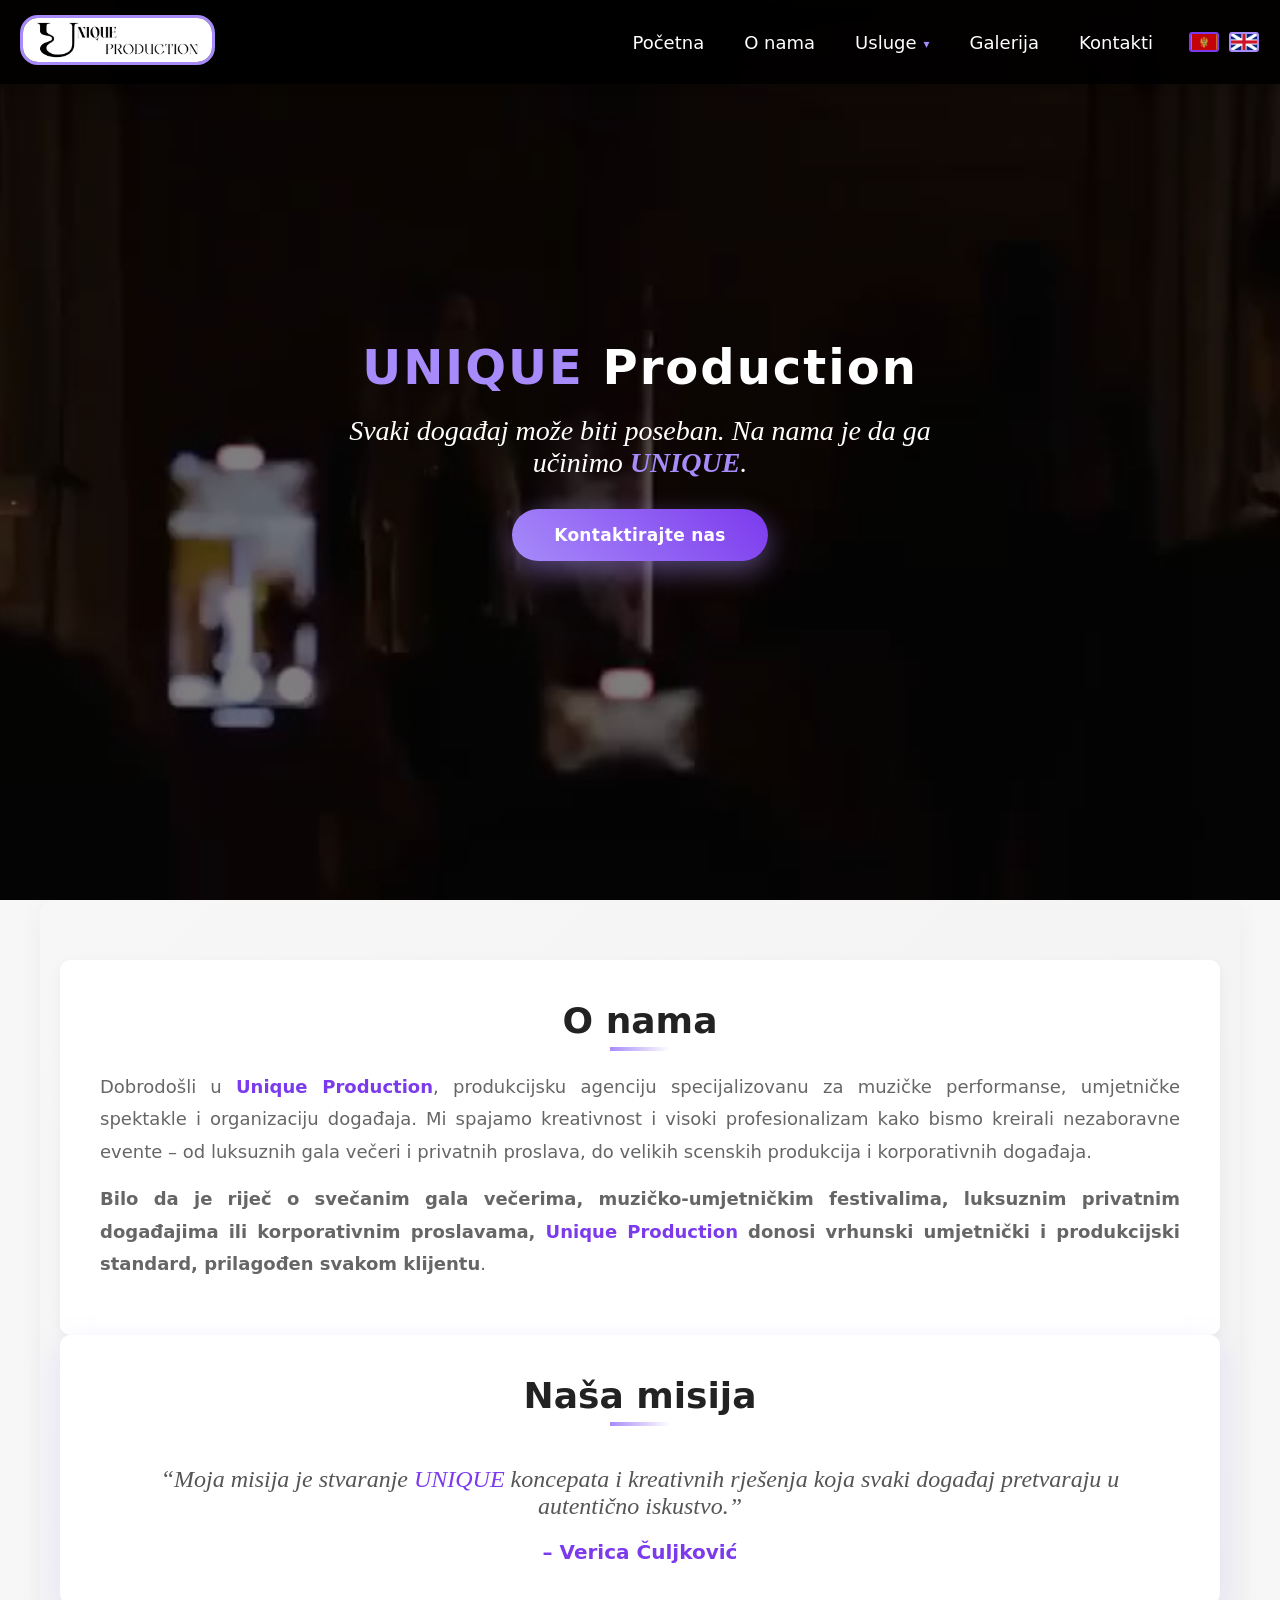
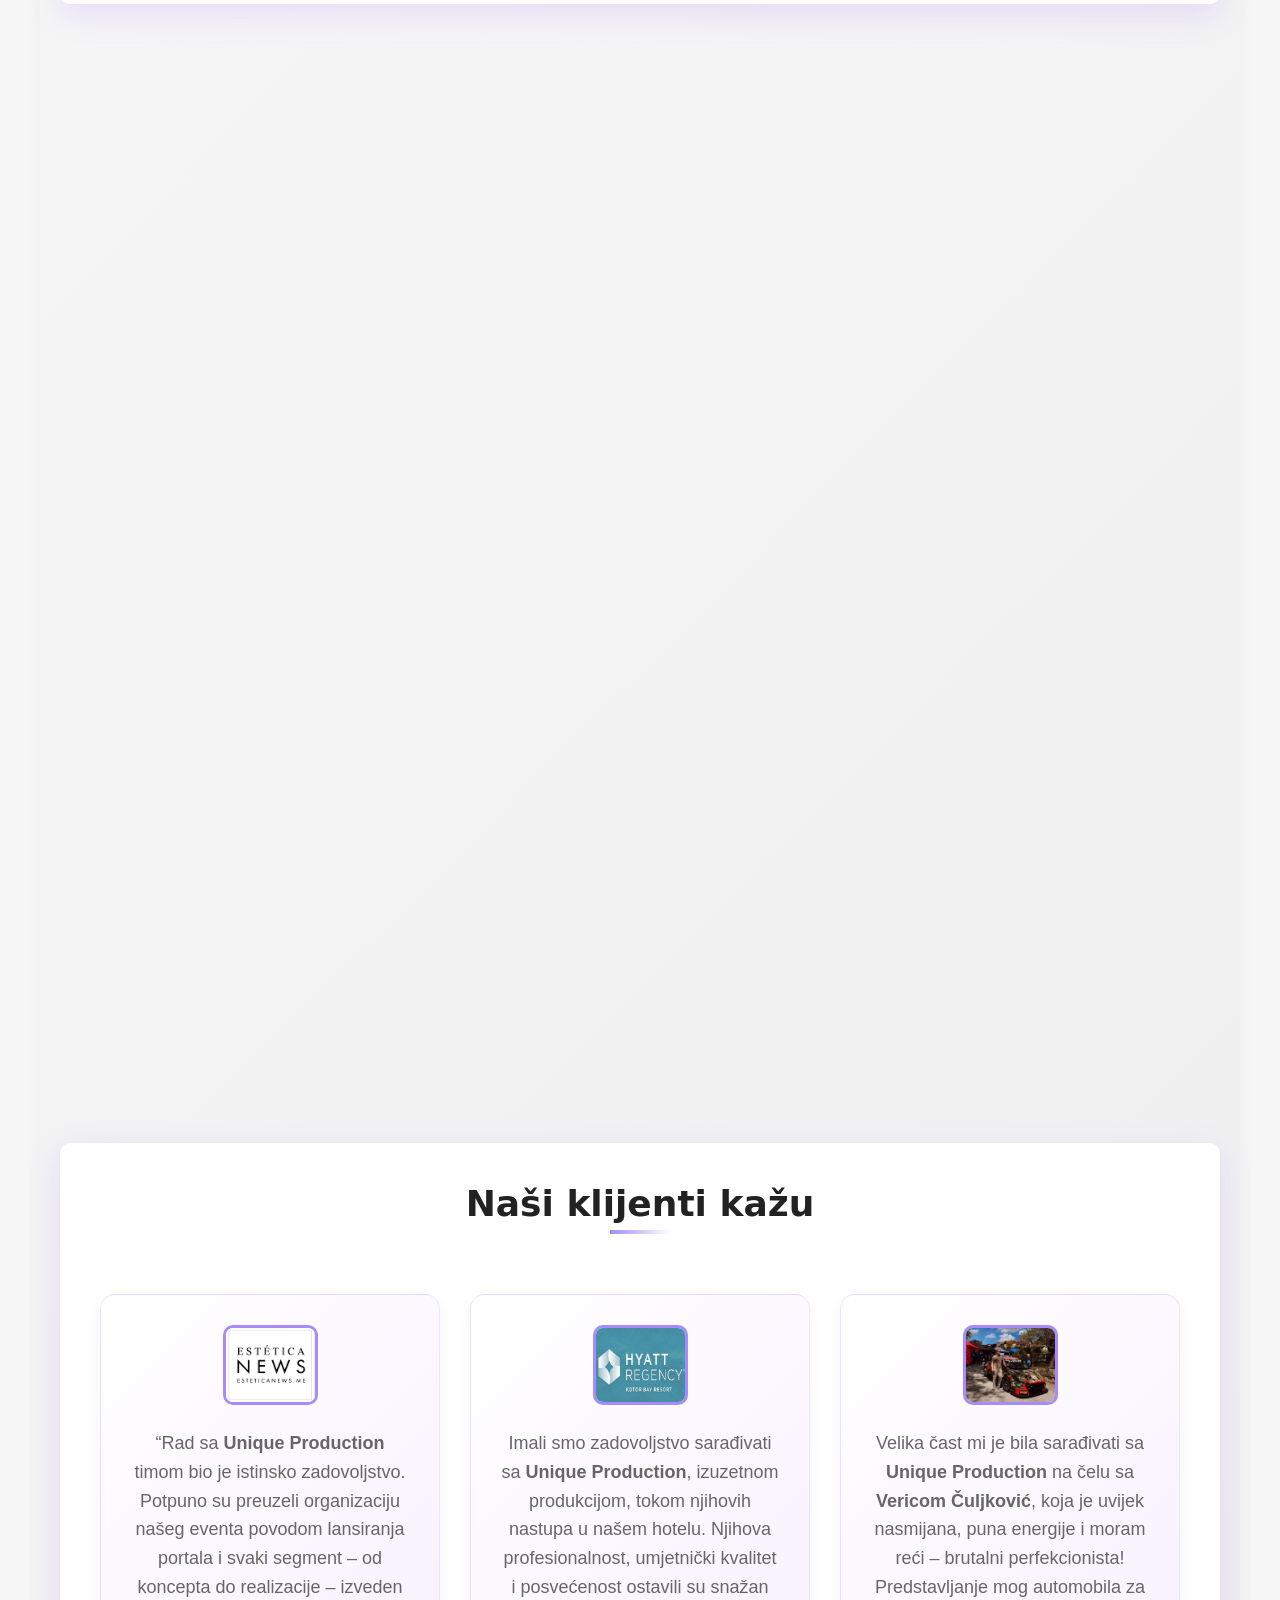
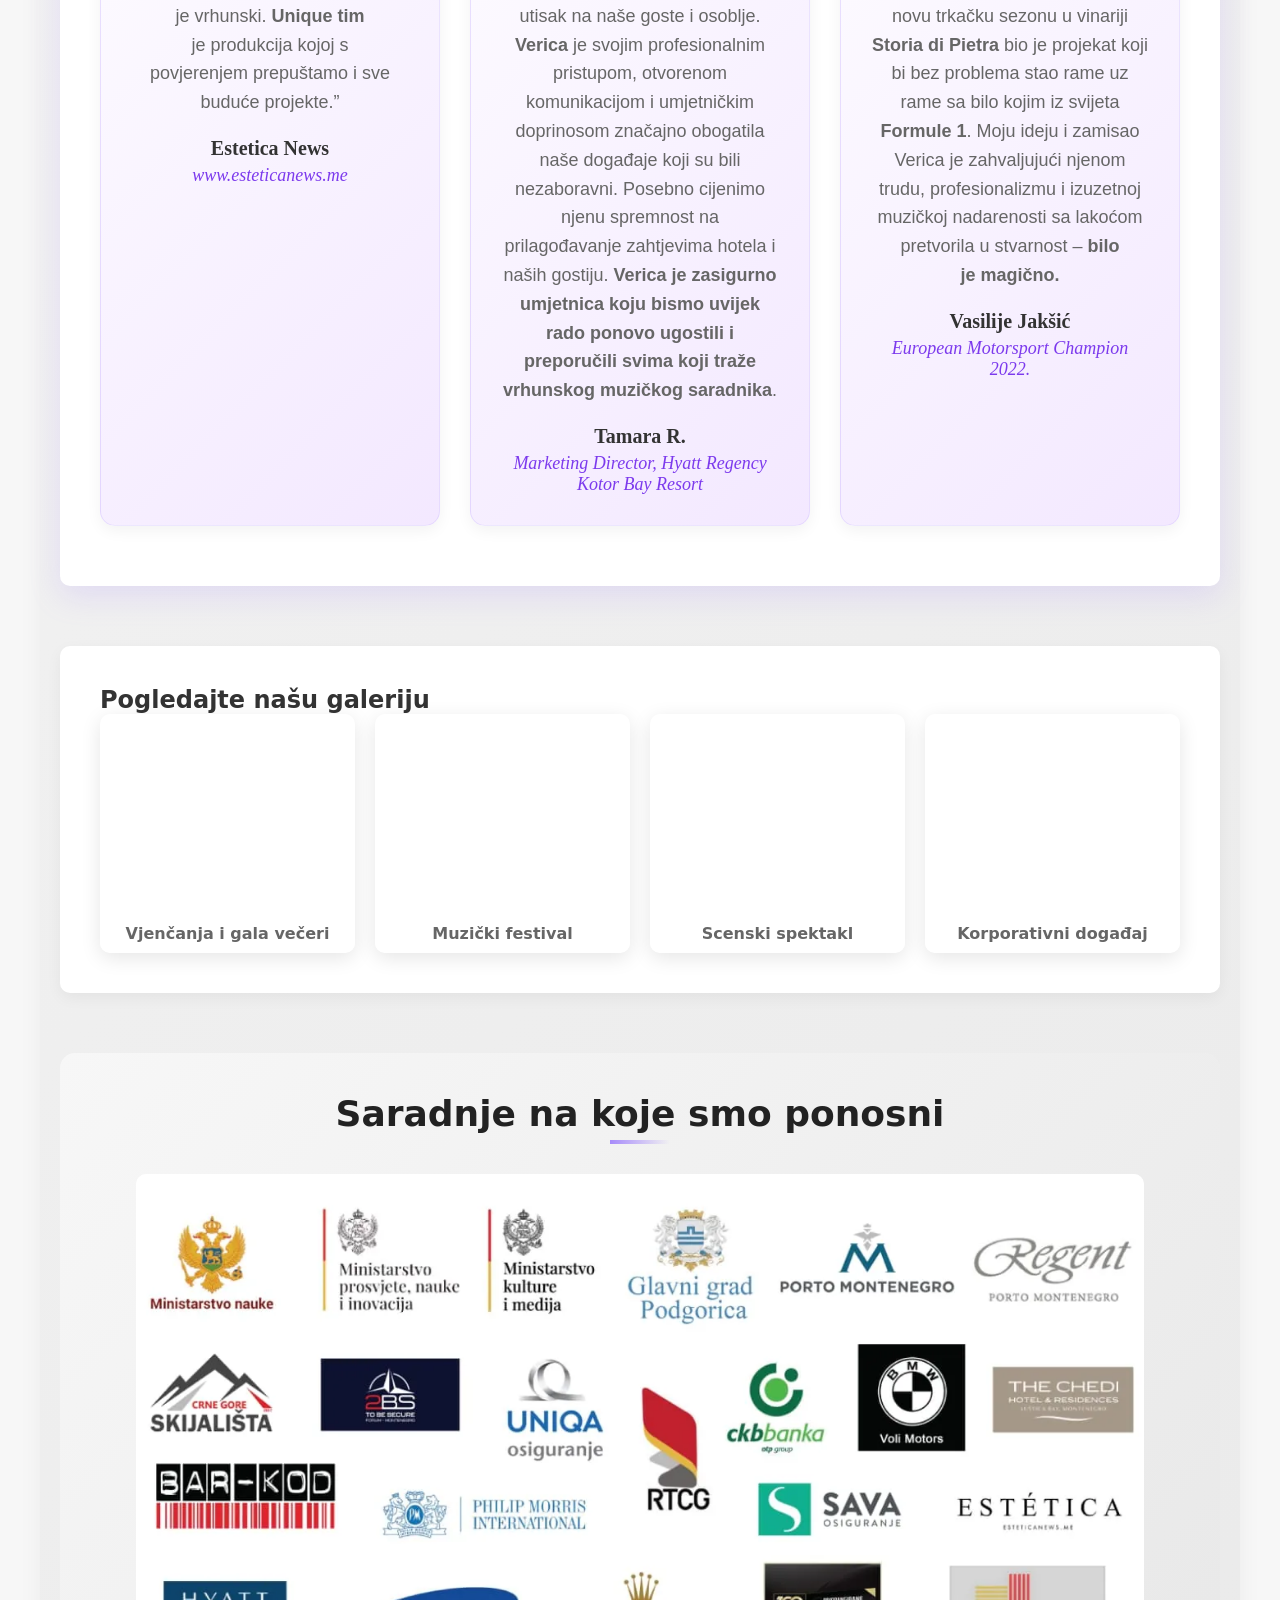
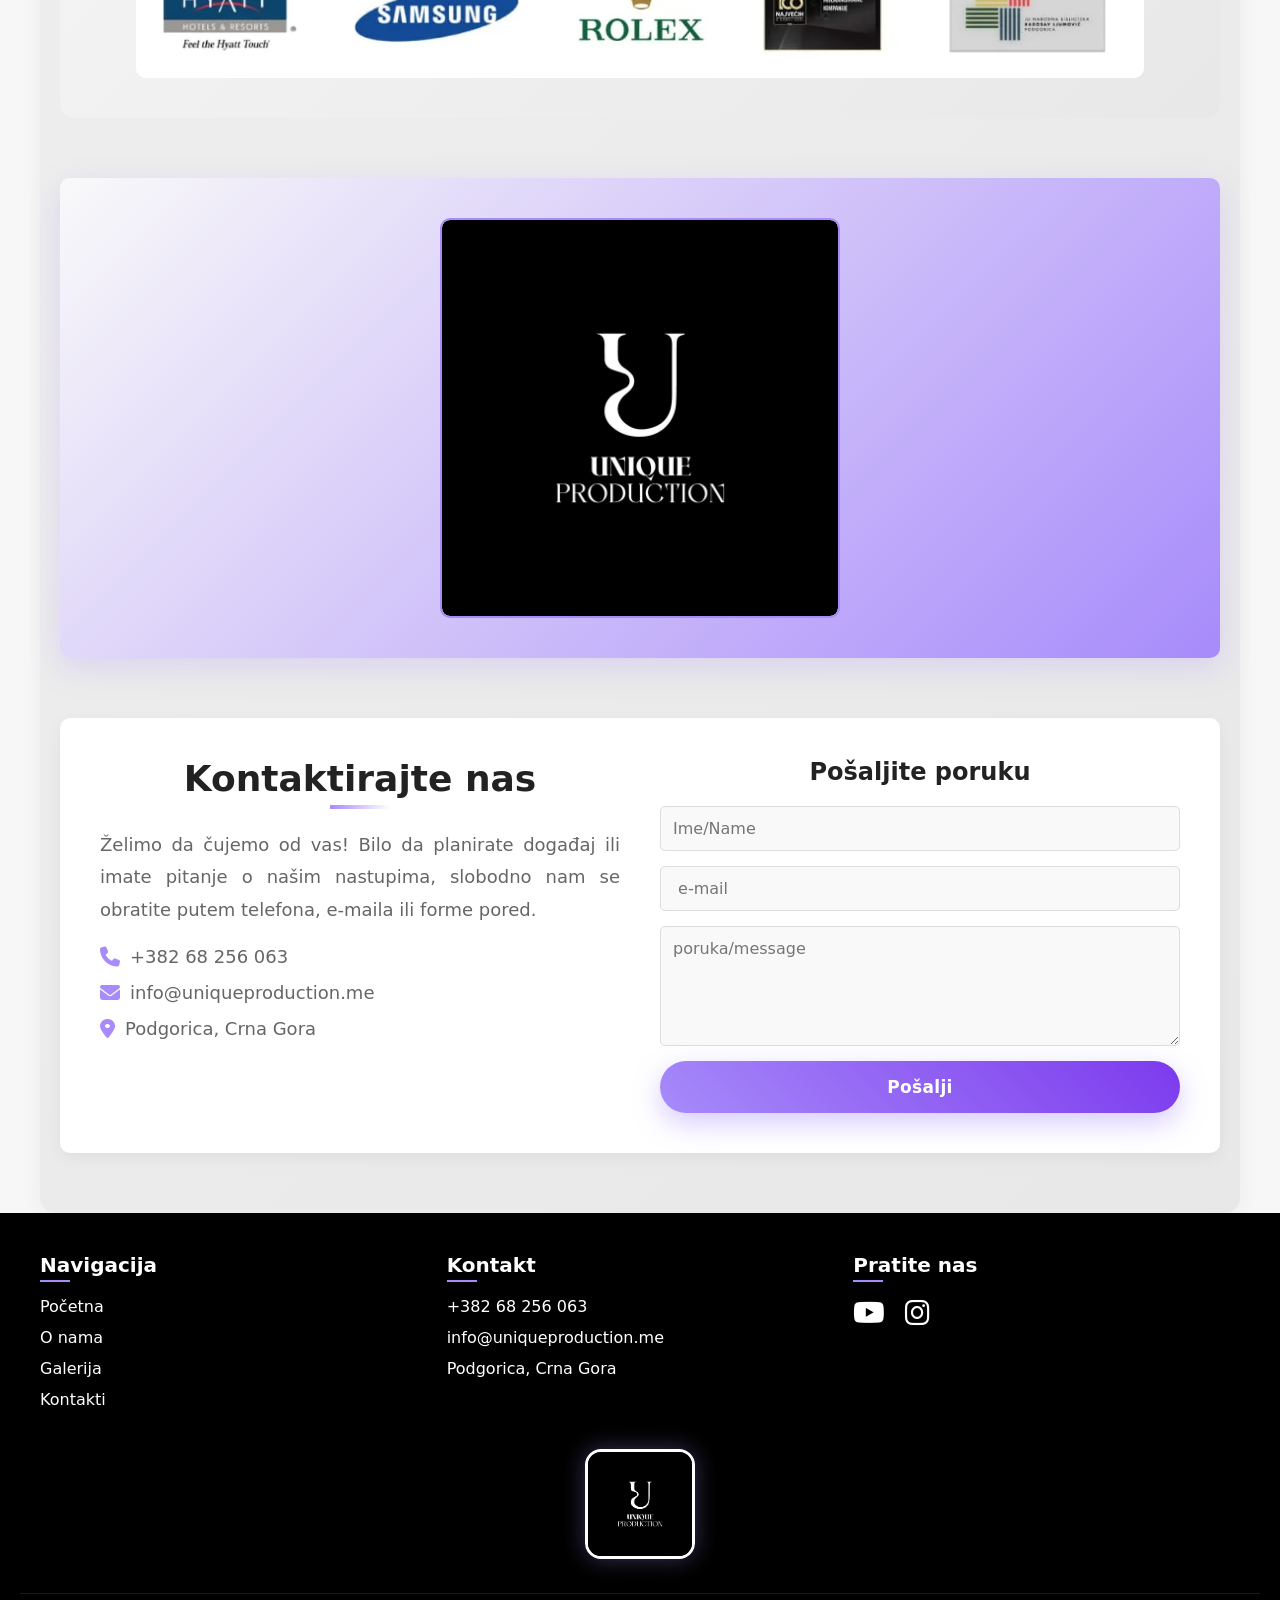
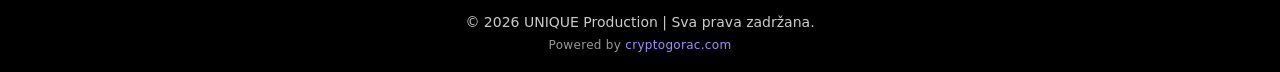
==== commit 00992759: "Best Practices/A11y 100: aria-label na drustvenim linkovima, object-fit na zastavicama; v=18 Co-Auth" ====
--- a/index.html
+++ b/index.html
@@ -12,7 +12,7 @@
     <meta property="og:image" content="https://uniqueproduction.me/logo3.webp">
     <meta property="og:url" content="https://uniqueproduction.me/">
     <meta property="og:type" content="website">
-    <link rel="stylesheet" href="assets/fontawesome/css/all.min.css?v=17">
+    <link rel="stylesheet" href="assets/fontawesome/css/all.min.css?v=18">
     <link rel="preload" as="image" href="hero-poster.jpg">
     <link rel="icon" type="image/x-icon" href="logo.png">
     <style>
@@ -1399,7 +1399,7 @@
 .back-to-top:focus {
     outline: 2px solid #a78bfa;
     outline-offset: 2px;
-}</style><link rel="stylesheet" href="assets/shared.css?v=17">
+}</style><link rel="stylesheet" href="assets/shared.css?v=18">
 </head>
 <body>
     <header>
@@ -1604,8 +1604,8 @@
         <div class="footer-section">
             <h3 data-sr="Pratite nas" data-en="Follow Us">Pratite nas</h3>
             <div class="social-links">
-                <a href="https://www.youtube.com/@quartetuniquemne" target="_blank" rel="noopener"><i class="fab fa-youtube"></i></a>
-                <a href="https://www.instagram.com/all_stars_strings_montenegro?igsh=MWM5aW13MXIzc3l1bQ==" target="_blank" rel="noopener"><i class="fab fa-instagram"></i></a>
+                <a href="https://www.youtube.com/@quartetuniquemne" target="_blank" rel="noopener" aria-label="YouTube"><i class="fab fa-youtube"></i></a>
+                <a href="https://www.instagram.com/all_stars_strings_montenegro?igsh=MWM5aW13MXIzc3l1bQ==" target="_blank" rel="noopener" aria-label="Instagram"><i class="fab fa-instagram"></i></a>
             </div>
         </div>
     </div>
@@ -1685,7 +1685,7 @@
     });
 });}
 
-    </script><script src="assets/shared.js?v=17" defer></script>
+    </script><script src="assets/shared.js?v=18" defer></script>
 </body>
 </html>
 
--- a/assets/shared.css
+++ b/assets/shared.css
@@ -418,3 +418,6 @@
 .services-card .services-list a { align-items: flex-start; text-align: left; }
 .services-card .services-list a::before { margin-top: 2px; }
 .services-card .services-list li { display: flex; justify-content: flex-start; }
+
+/* --- Lighthouse: zastavice bez distorzije razmere --- */
+.language-flag { object-fit: cover; }
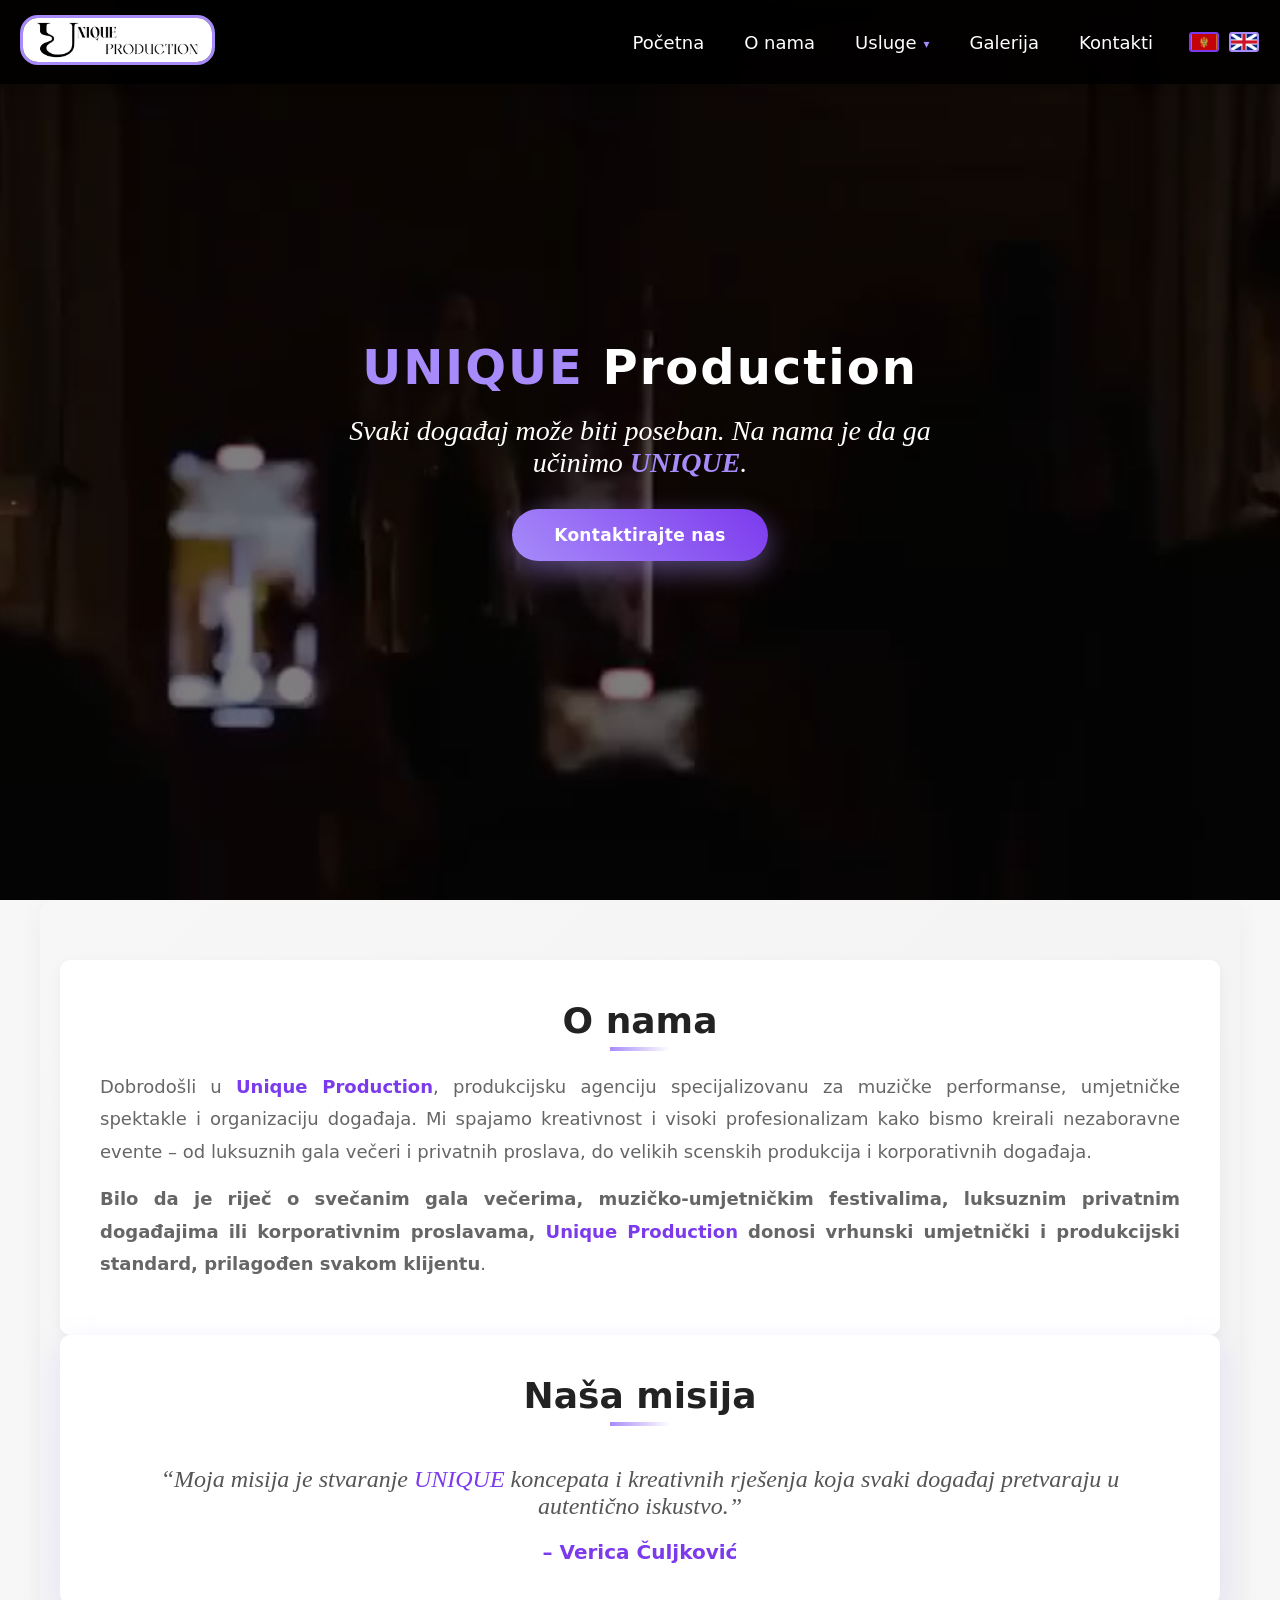
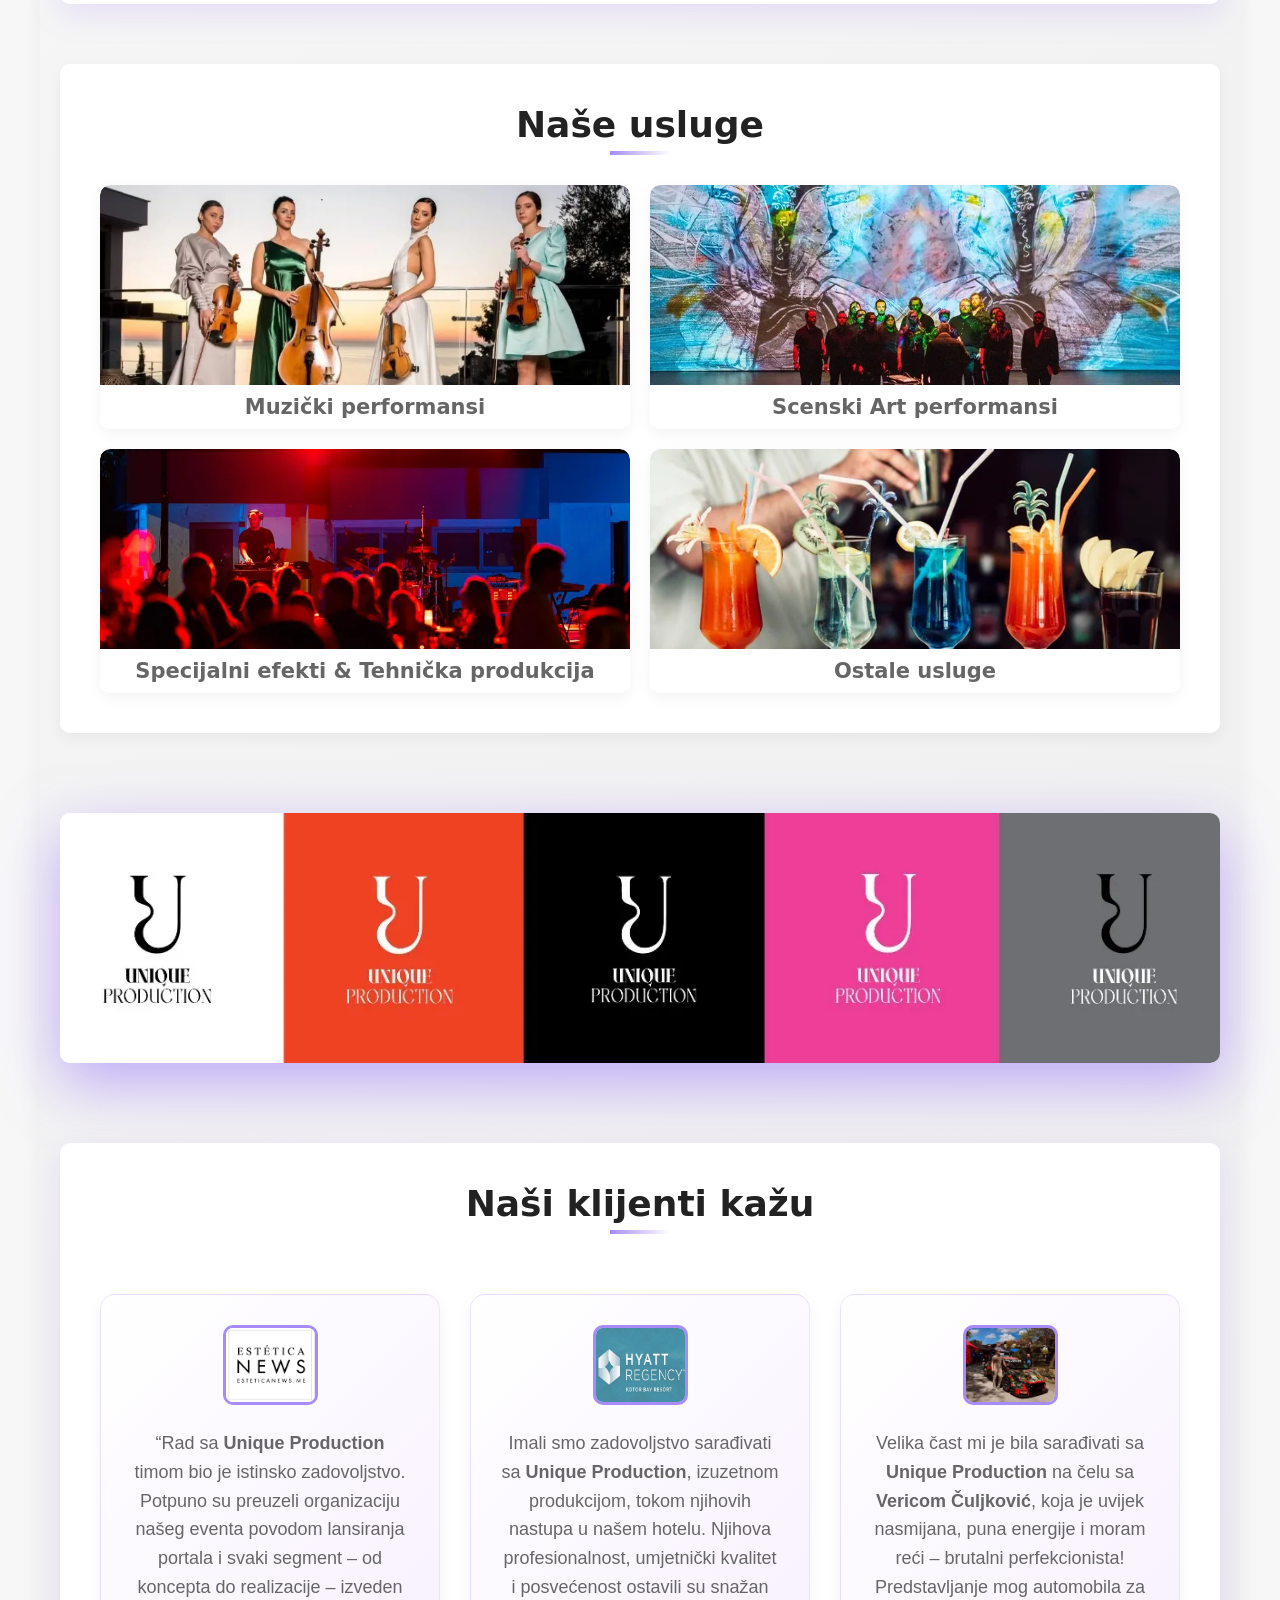
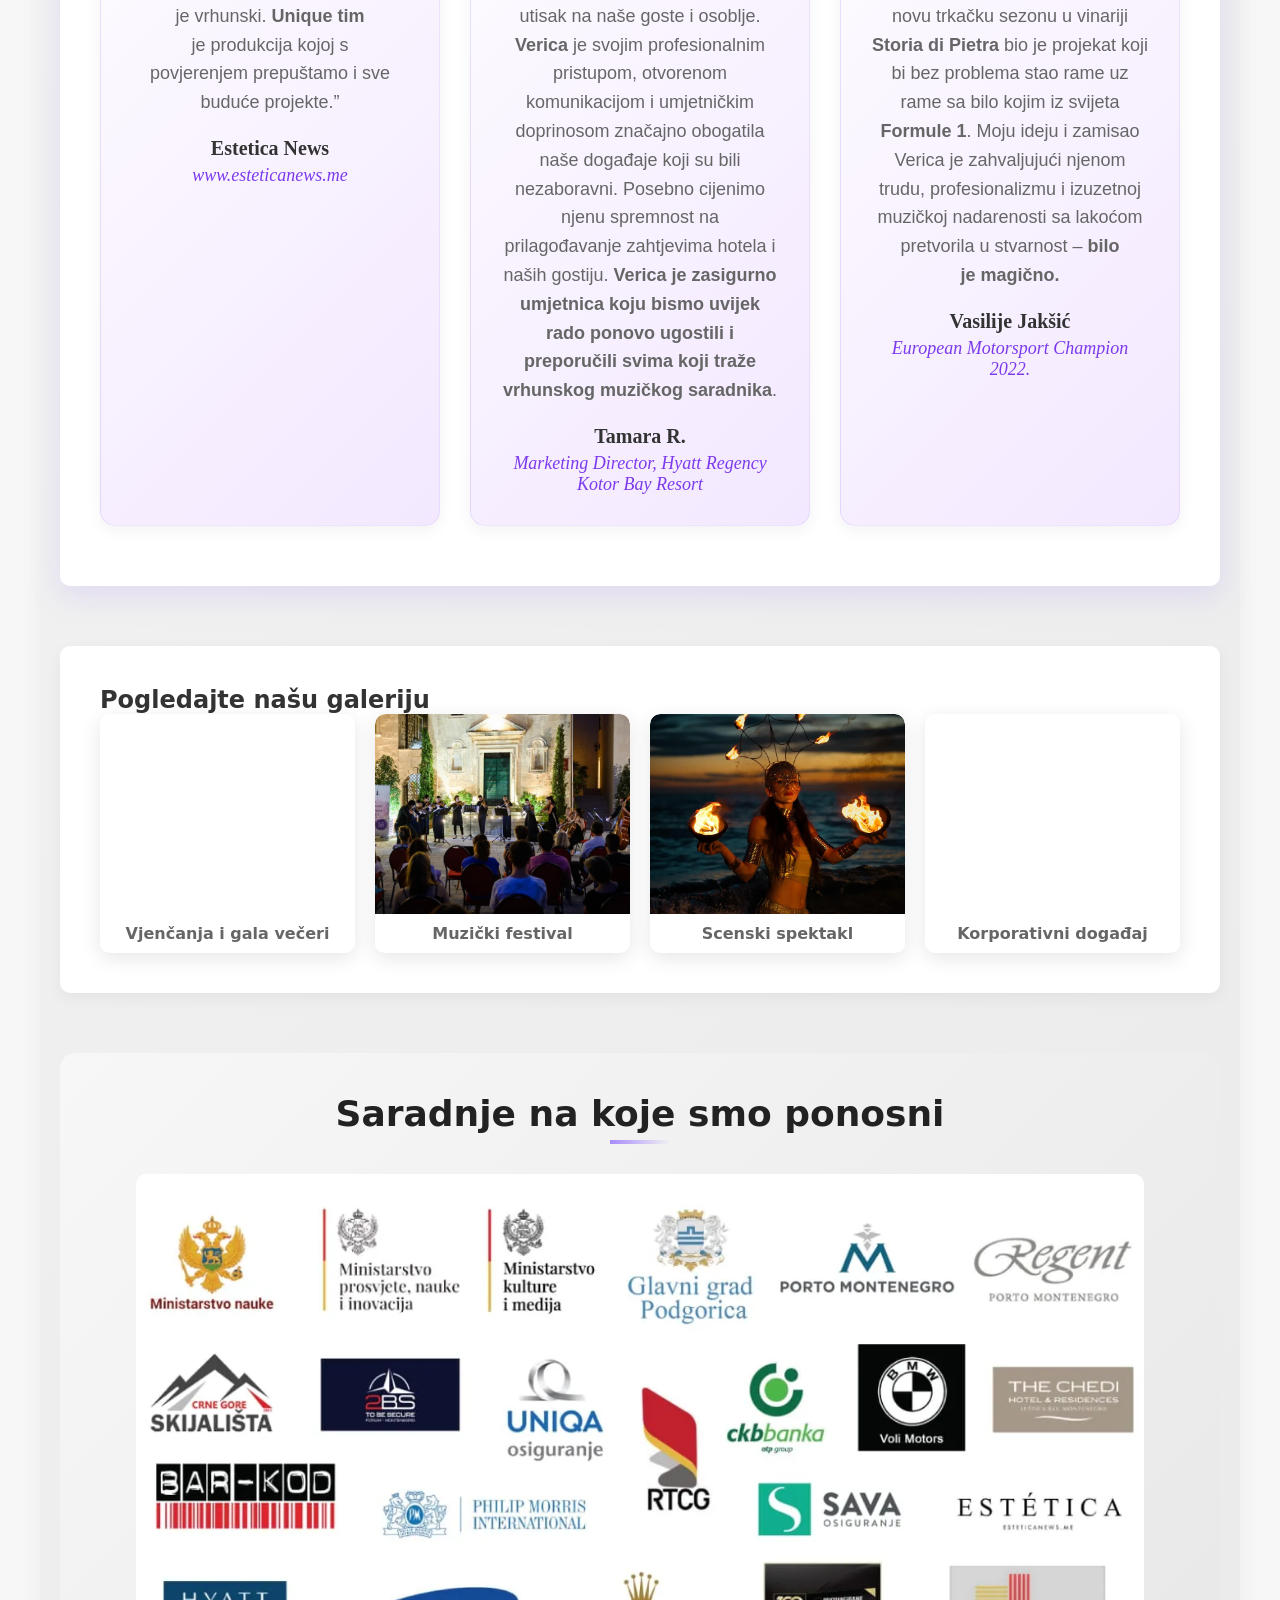
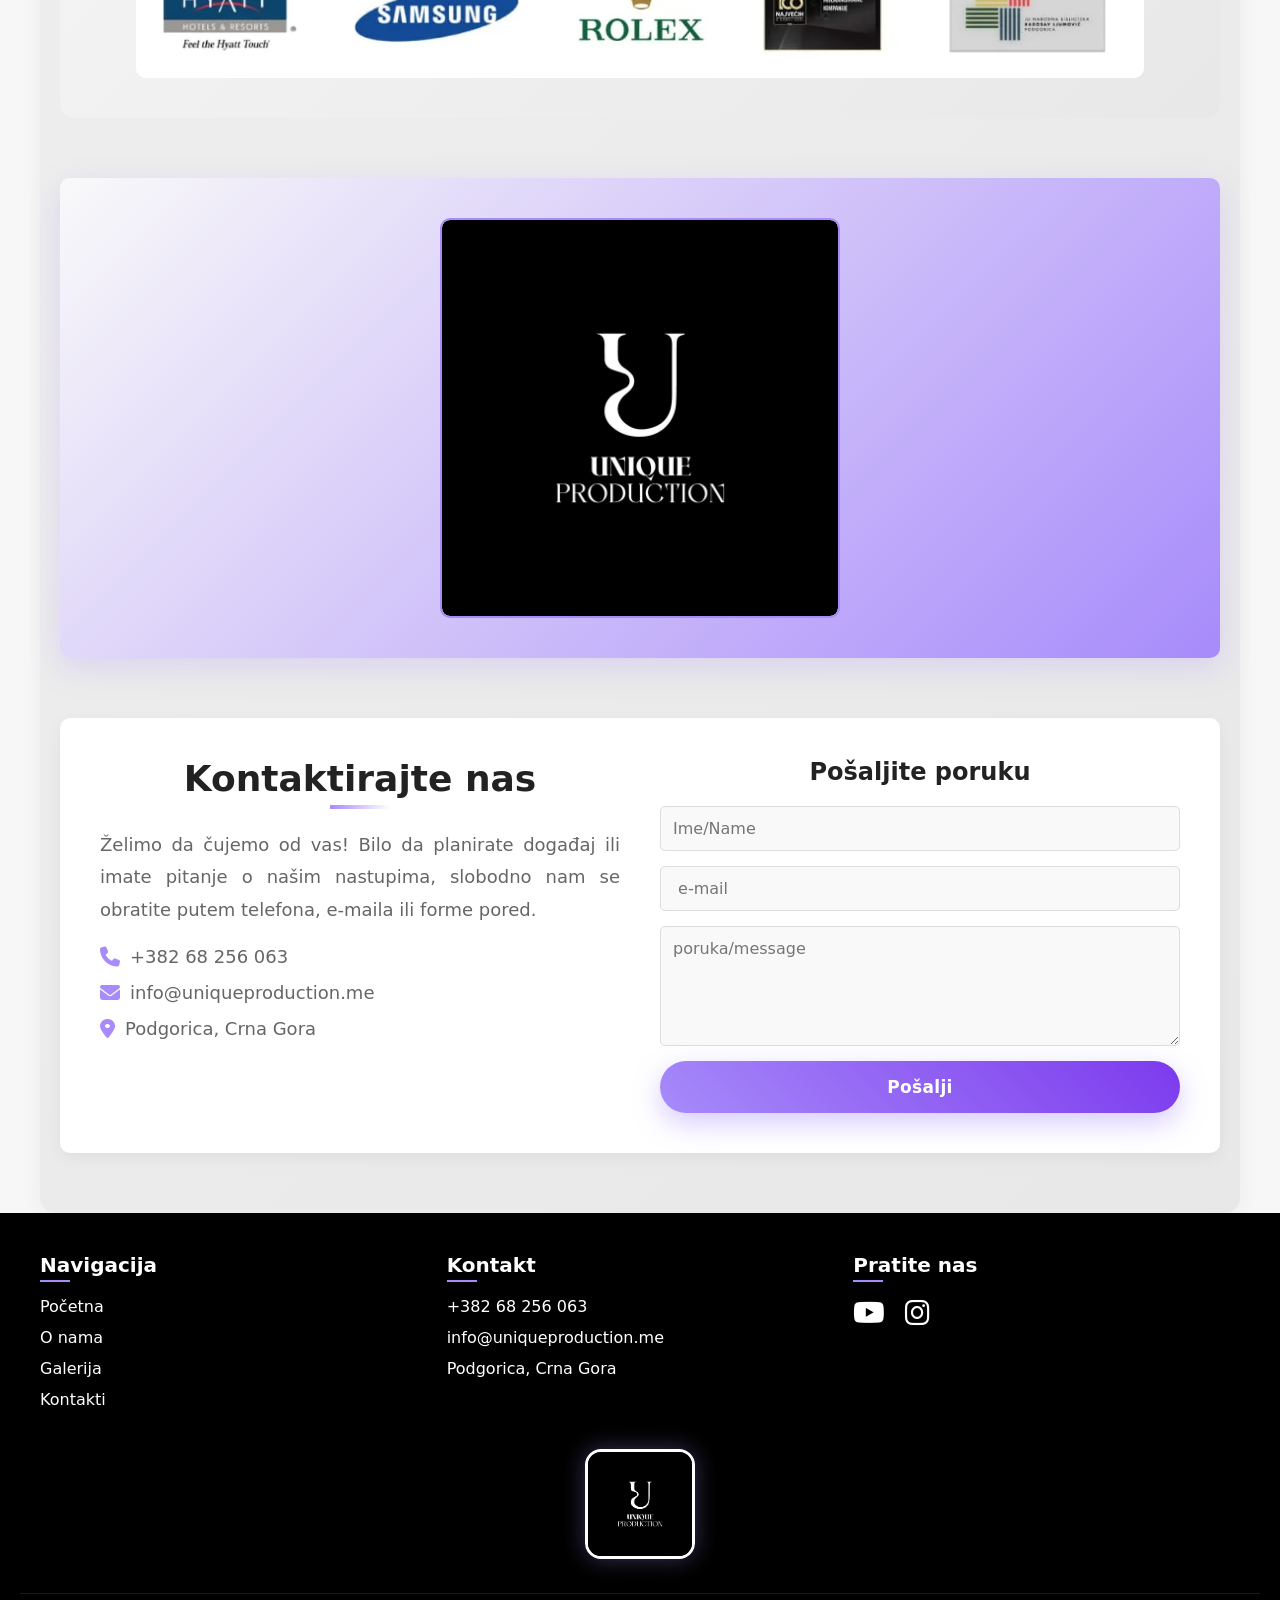
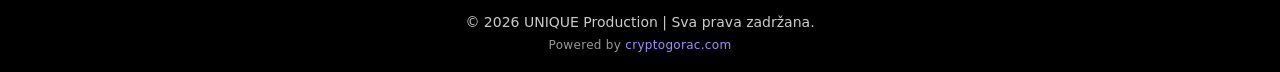
==== commit 27b6e492: "Kartice usluga: naizmenicni ulazak sleva/zdesna (IntersectionObserver); hero video se pauzira van ek" ====
--- a/index.html
+++ b/index.html
@@ -12,7 +12,7 @@
     <meta property="og:image" content="https://uniqueproduction.me/logo3.webp">
     <meta property="og:url" content="https://uniqueproduction.me/">
     <meta property="og:type" content="website">
-    <link rel="stylesheet" href="assets/fontawesome/css/all.min.css?v=18">
+    <link rel="stylesheet" href="assets/fontawesome/css/all.min.css?v=19">
     <link rel="preload" as="image" href="hero-poster.jpg">
     <link rel="icon" type="image/x-icon" href="logo.png">
     <style>
@@ -1399,7 +1399,7 @@
 .back-to-top:focus {
     outline: 2px solid #a78bfa;
     outline-offset: 2px;
-}</style><link rel="stylesheet" href="assets/shared.css?v=18">
+}</style><link rel="stylesheet" href="assets/shared.css?v=19">
 </head>
 <body>
     <header>
@@ -1685,7 +1685,7 @@
     });
 });}
 
-    </script><script src="assets/shared.js?v=18" defer></script>
+    </script><script src="assets/shared.js?v=19" defer></script>
 </body>
 </html>
 
--- a/assets/shared.css
+++ b/assets/shared.css
@@ -2,7 +2,7 @@
    UNIQUE Production — zajednicki stilovi (polish 2026)
    Iste boje i tekstovi; responzivnost, tempo i scroll dinamika.
    =================================================================== */
-html { scroll-behavior: smooth; scroll-padding-top: 100px; -webkit-text-size-adjust: 100%; }
+html { scroll-behavior: smooth; scroll-padding-top: 100px; -webkit-text-size-adjust: 100%; overflow-x: hidden; }
 body {
     font-family: system-ui, -apple-system, "Segoe UI", Roboto, "Helvetica Neue", Arial, sans-serif;
     -webkit-font-smoothing: antialiased;
@@ -421,3 +421,11 @@
 
 /* --- Lighthouse: zastavice bez distorzije razmere --- */
 .language-flag { object-fit: cover; }
+
+/* --- Kartice usluga: naizmenicni ulazak sa strana --- */
+html.js-reveal .reveal.reveal-left { transform: translateX(-70px); }
+html.js-reveal .reveal.reveal-right { transform: translateX(70px); }
+html.js-reveal .reveal.reveal-in { opacity: 1; transform: none; }
+@media (prefers-reduced-motion: reduce) {
+    html.js-reveal .reveal-left, html.js-reveal .reveal-right { transform: none; }
+}
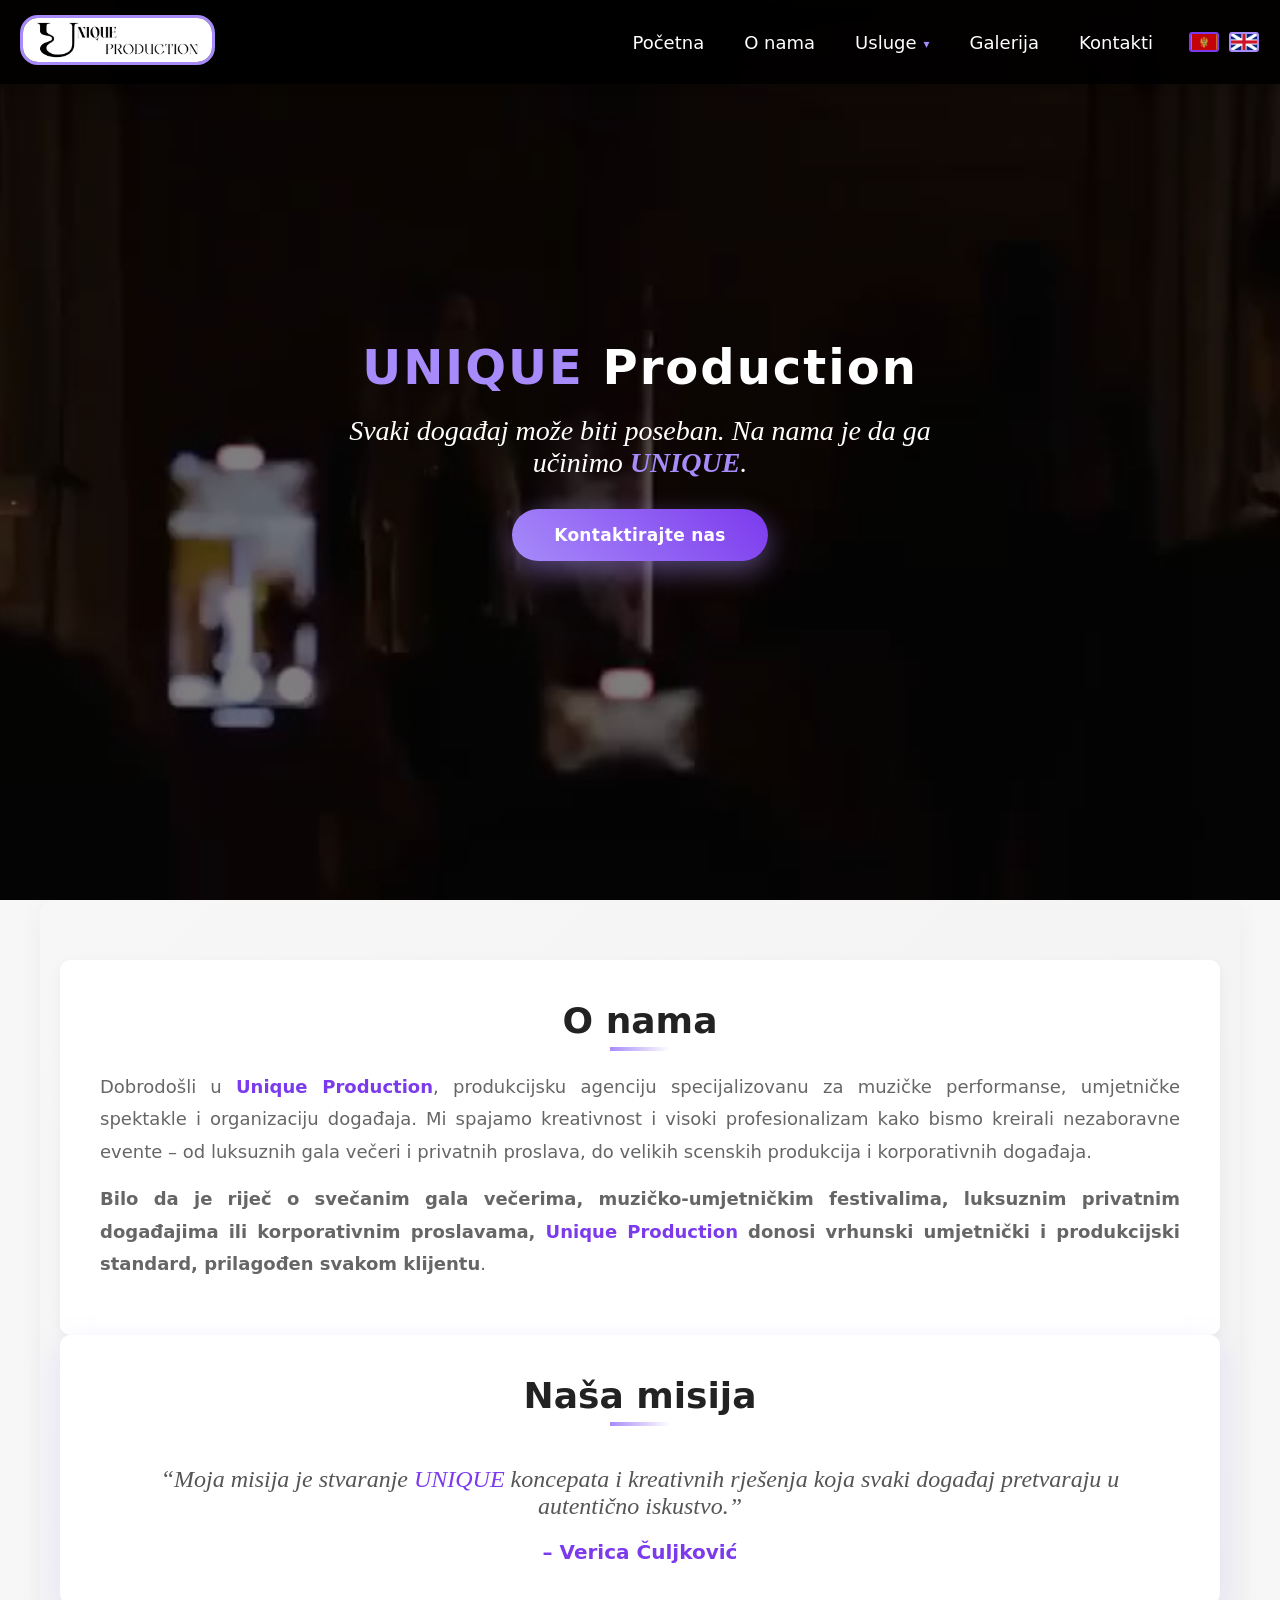
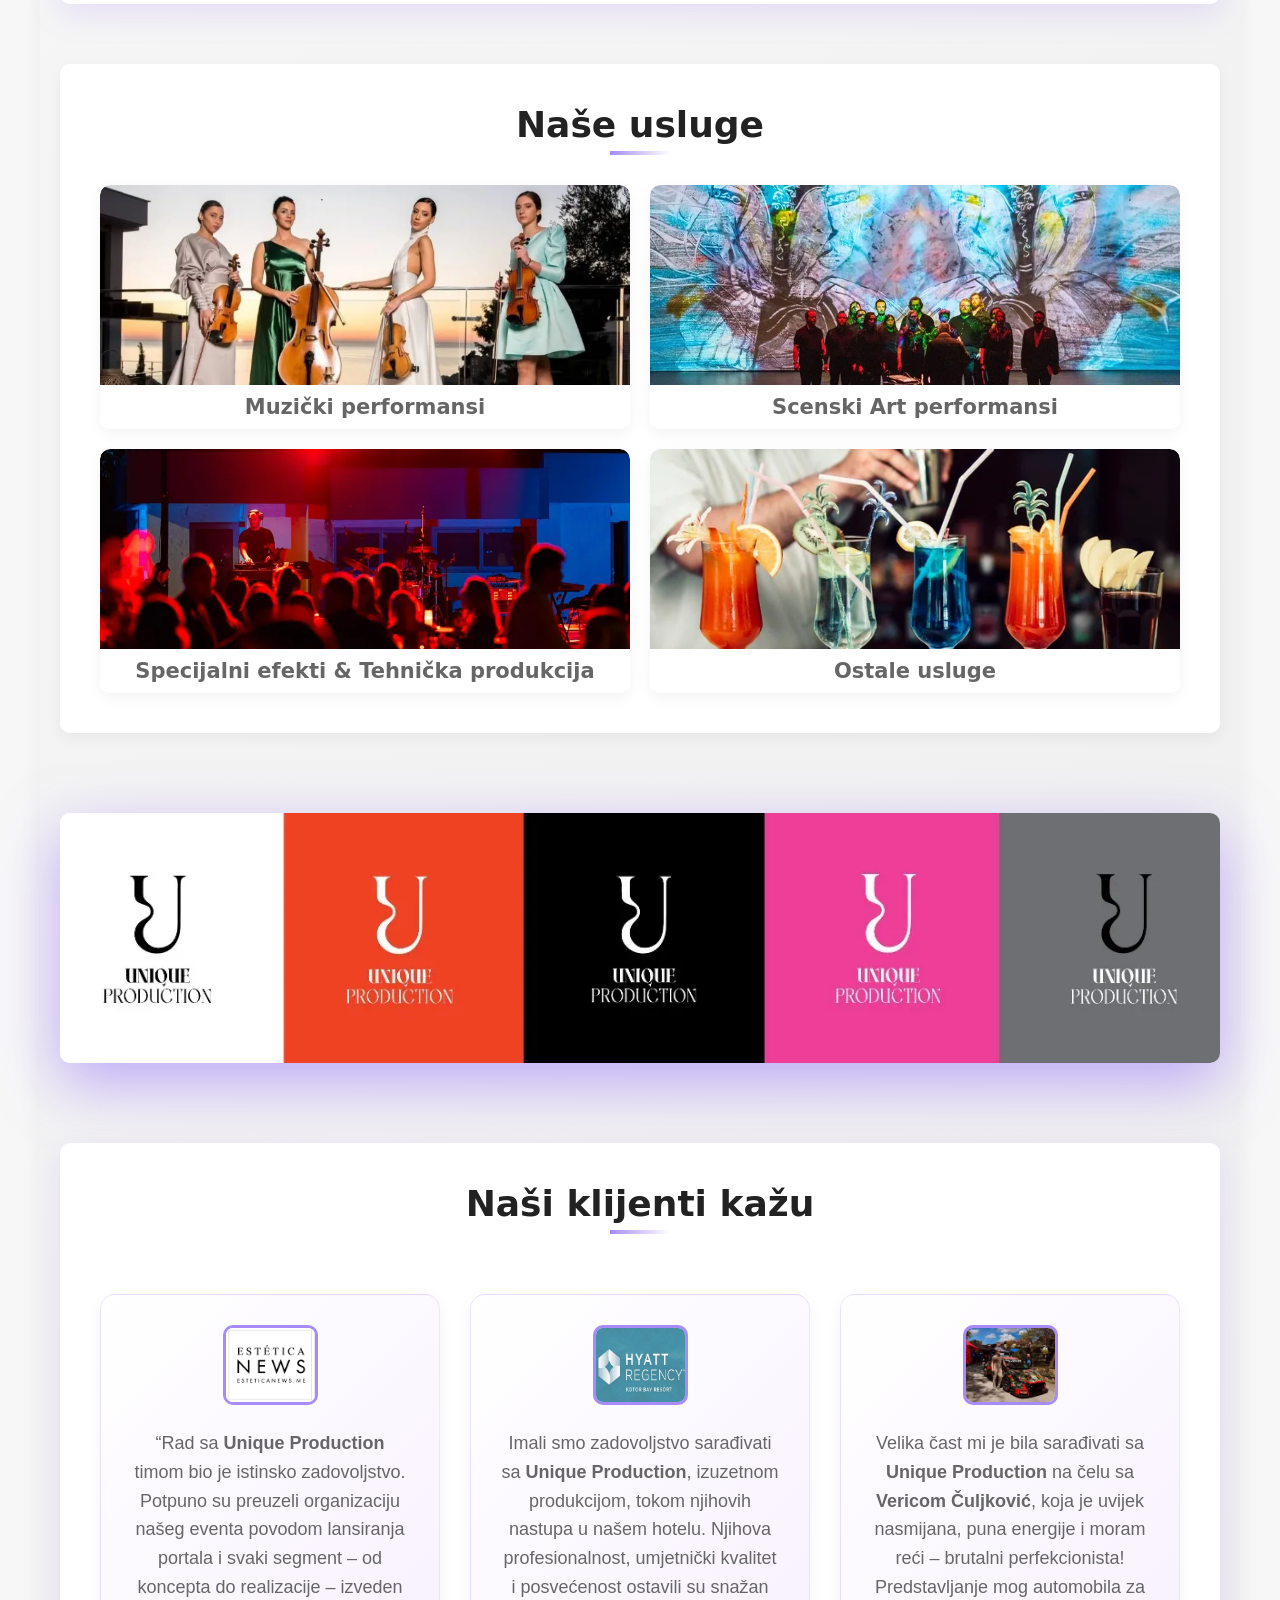
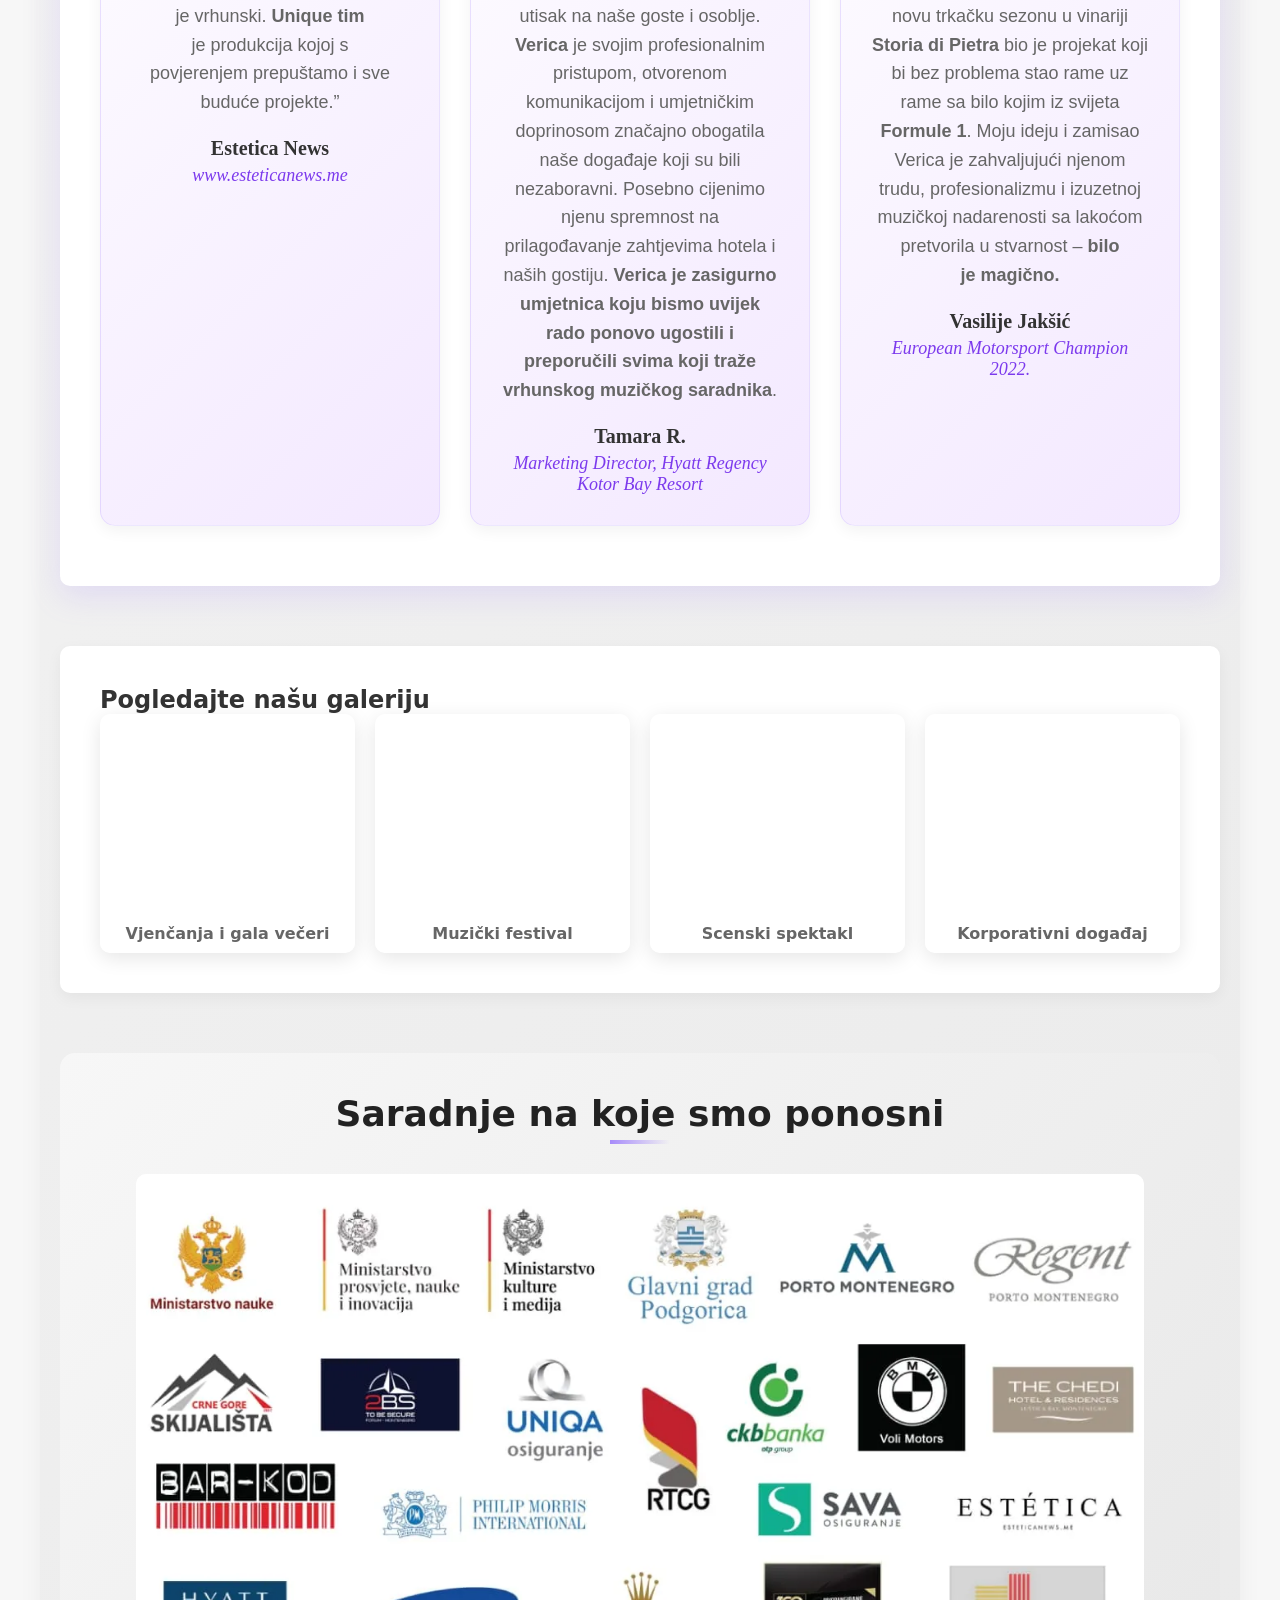
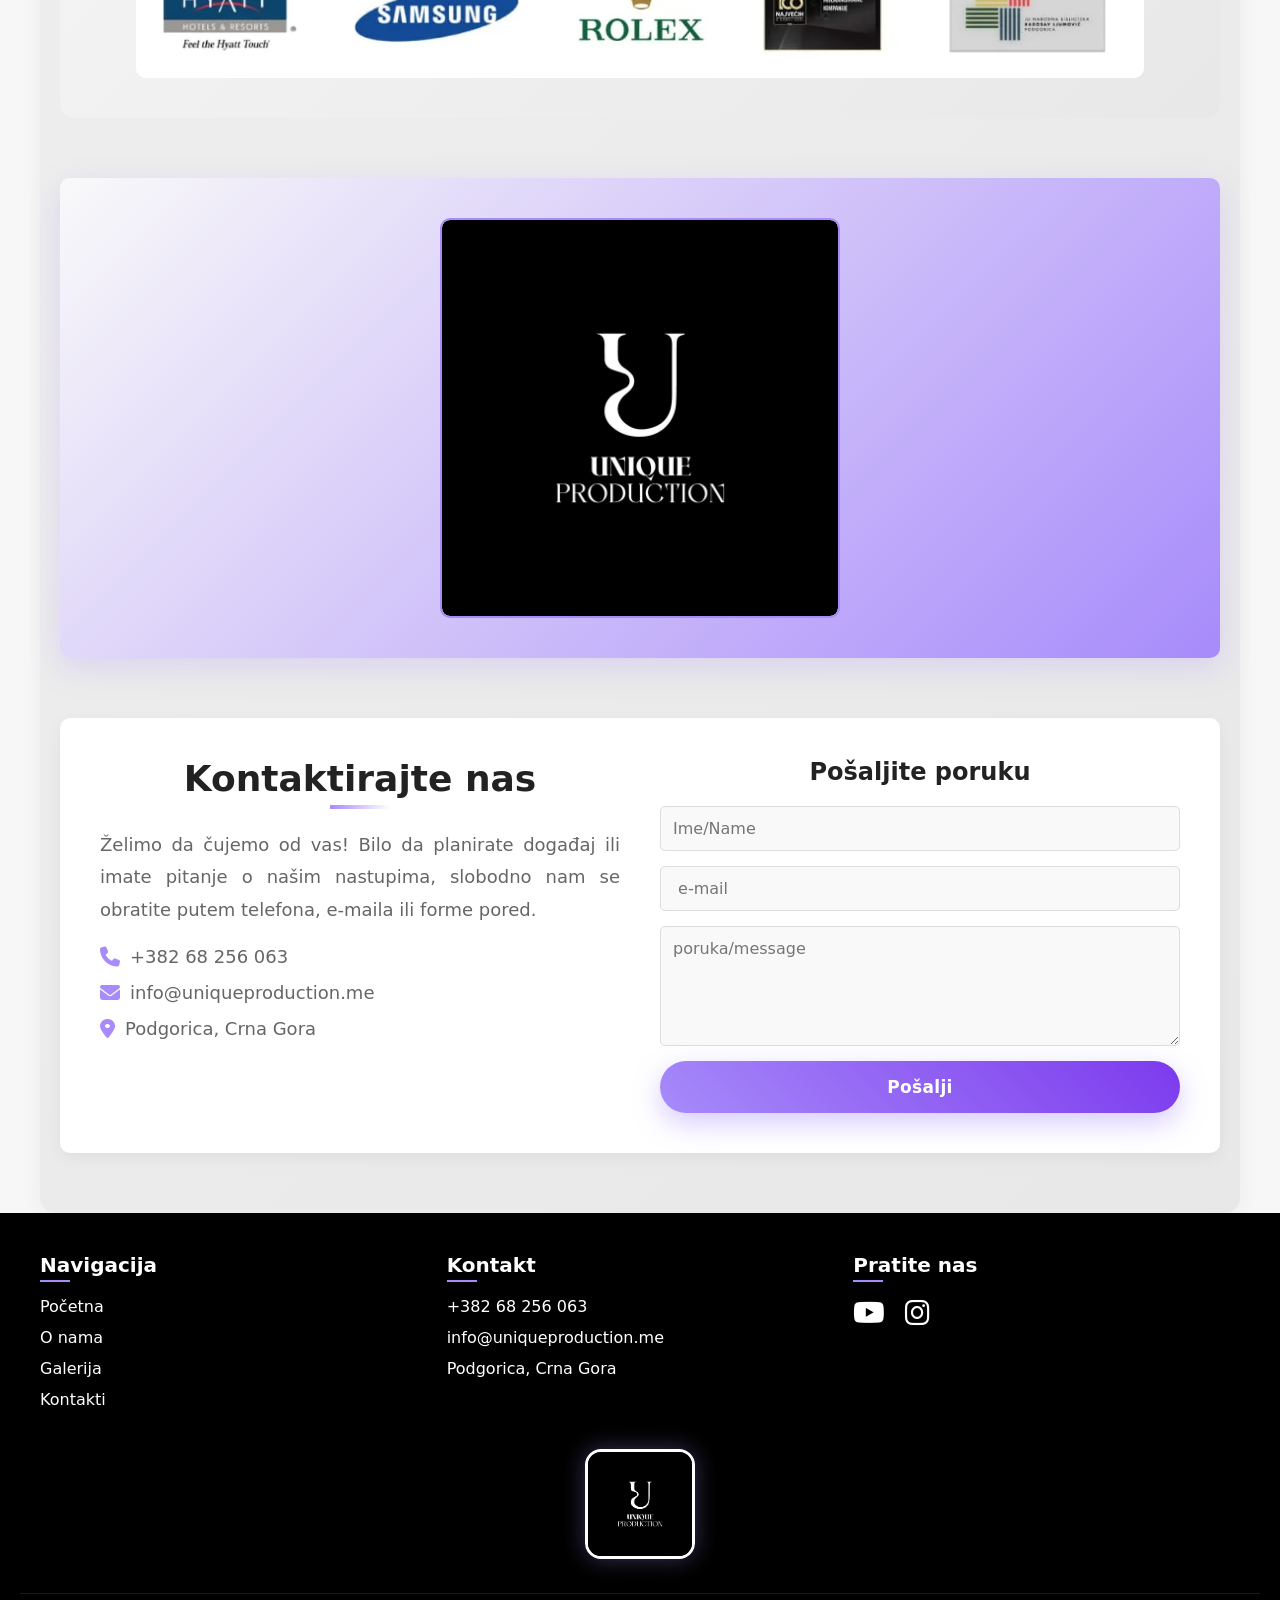
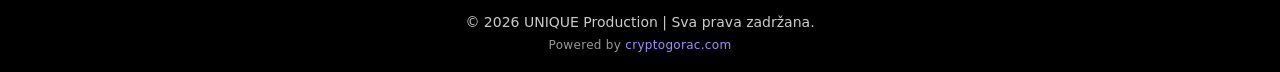
==== commit 6401f84a: "Klizanje kartica sa strana samo na telefonu (<=768px); desktop zadrzava fade-up; v=20 Co-Authored-By" ====
--- a/index.html
+++ b/index.html
@@ -12,7 +12,7 @@
     <meta property="og:image" content="https://uniqueproduction.me/logo3.webp">
     <meta property="og:url" content="https://uniqueproduction.me/">
     <meta property="og:type" content="website">
-    <link rel="stylesheet" href="assets/fontawesome/css/all.min.css?v=19">
+    <link rel="stylesheet" href="assets/fontawesome/css/all.min.css?v=20">
     <link rel="preload" as="image" href="hero-poster.jpg">
     <link rel="icon" type="image/x-icon" href="logo.png">
     <style>
@@ -1399,7 +1399,7 @@
 .back-to-top:focus {
     outline: 2px solid #a78bfa;
     outline-offset: 2px;
-}</style><link rel="stylesheet" href="assets/shared.css?v=19">
+}</style><link rel="stylesheet" href="assets/shared.css?v=20">
 </head>
 <body>
     <header>
@@ -1685,7 +1685,7 @@
     });
 });}
 
-    </script><script src="assets/shared.js?v=19" defer></script>
+    </script><script src="assets/shared.js?v=20" defer></script>
 </body>
 </html>
 
--- a/assets/shared.css
+++ b/assets/shared.css
@@ -423,8 +423,10 @@
 .language-flag { object-fit: cover; }
 
 /* --- Kartice usluga: naizmenicni ulazak sa strana --- */
-html.js-reveal .reveal.reveal-left { transform: translateX(-70px); }
-html.js-reveal .reveal.reveal-right { transform: translateX(70px); }
+@media (max-width: 768px) {
+    html.js-reveal .reveal.reveal-left { transform: translateX(-70px); }
+    html.js-reveal .reveal.reveal-right { transform: translateX(70px); }
+}
 html.js-reveal .reveal.reveal-in { opacity: 1; transform: none; }
 @media (prefers-reduced-motion: reduce) {
     html.js-reveal .reveal-left, html.js-reveal .reveal-right { transform: none; }
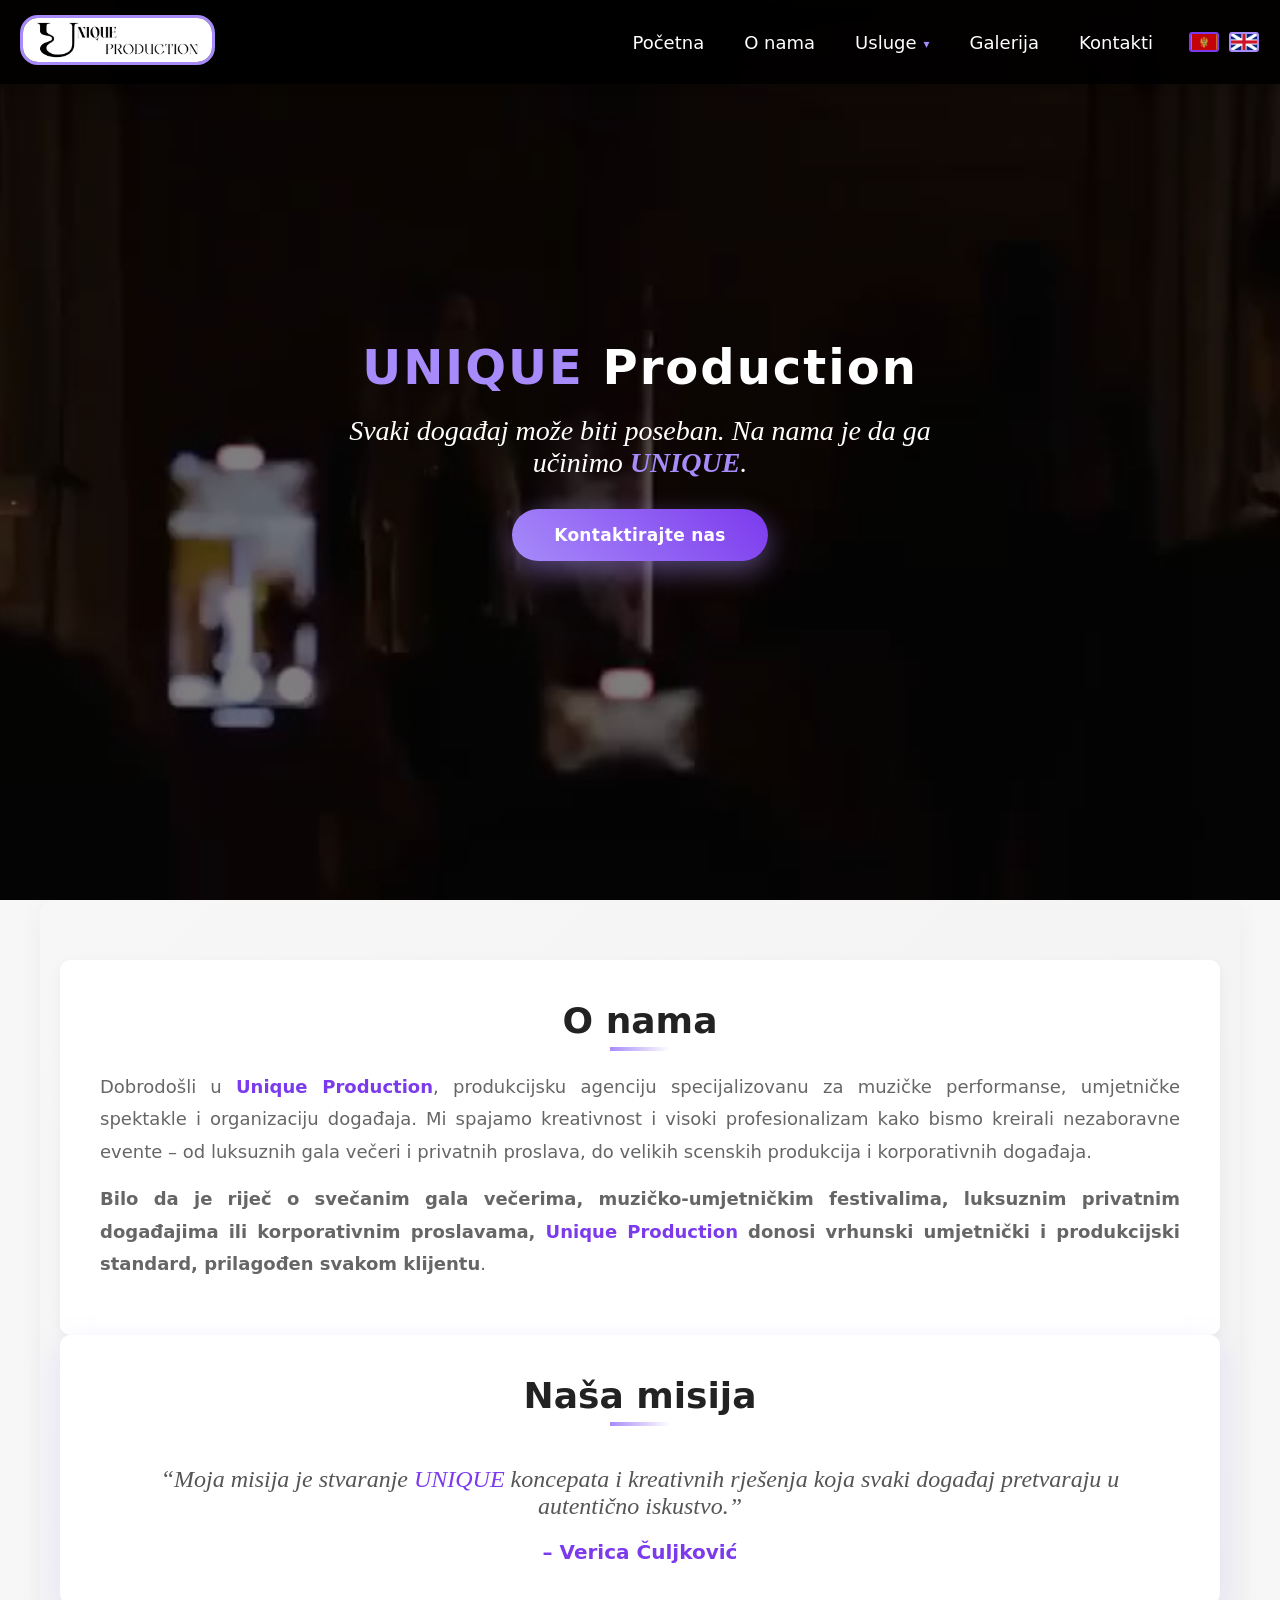
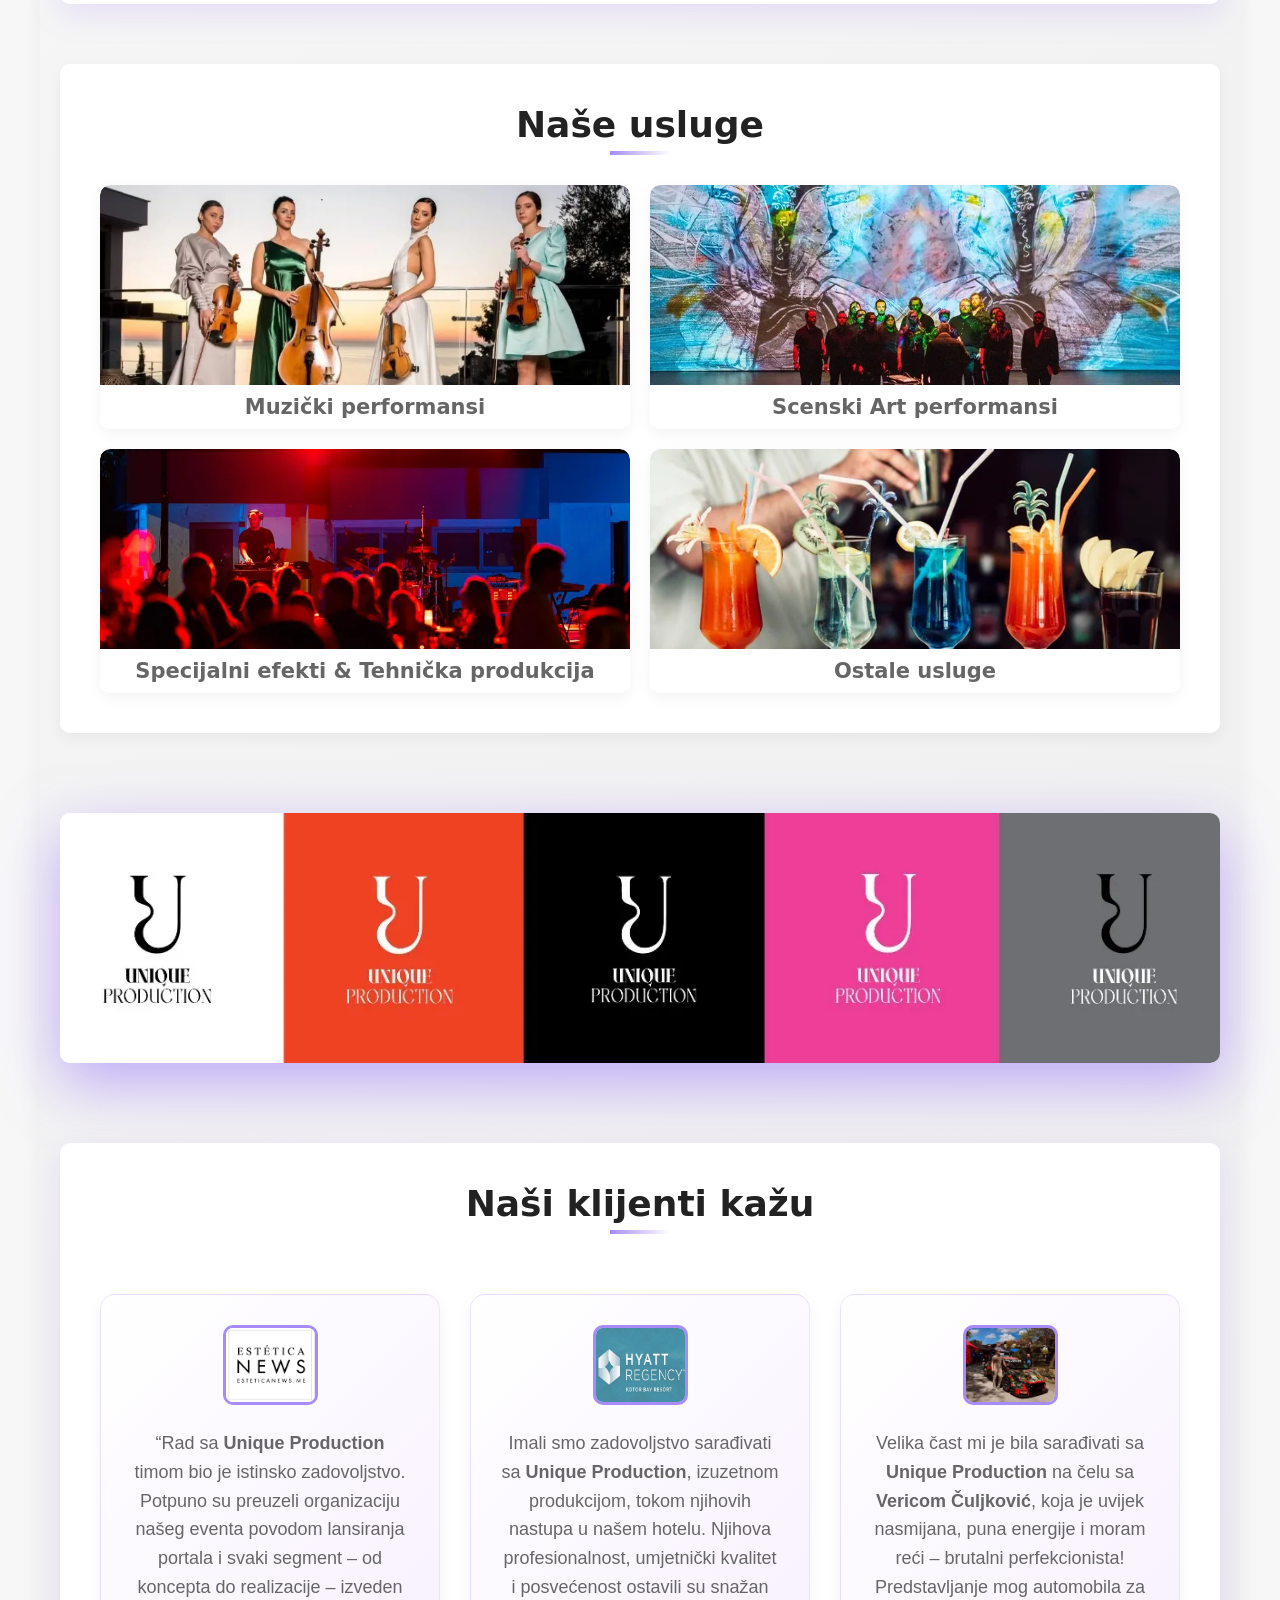
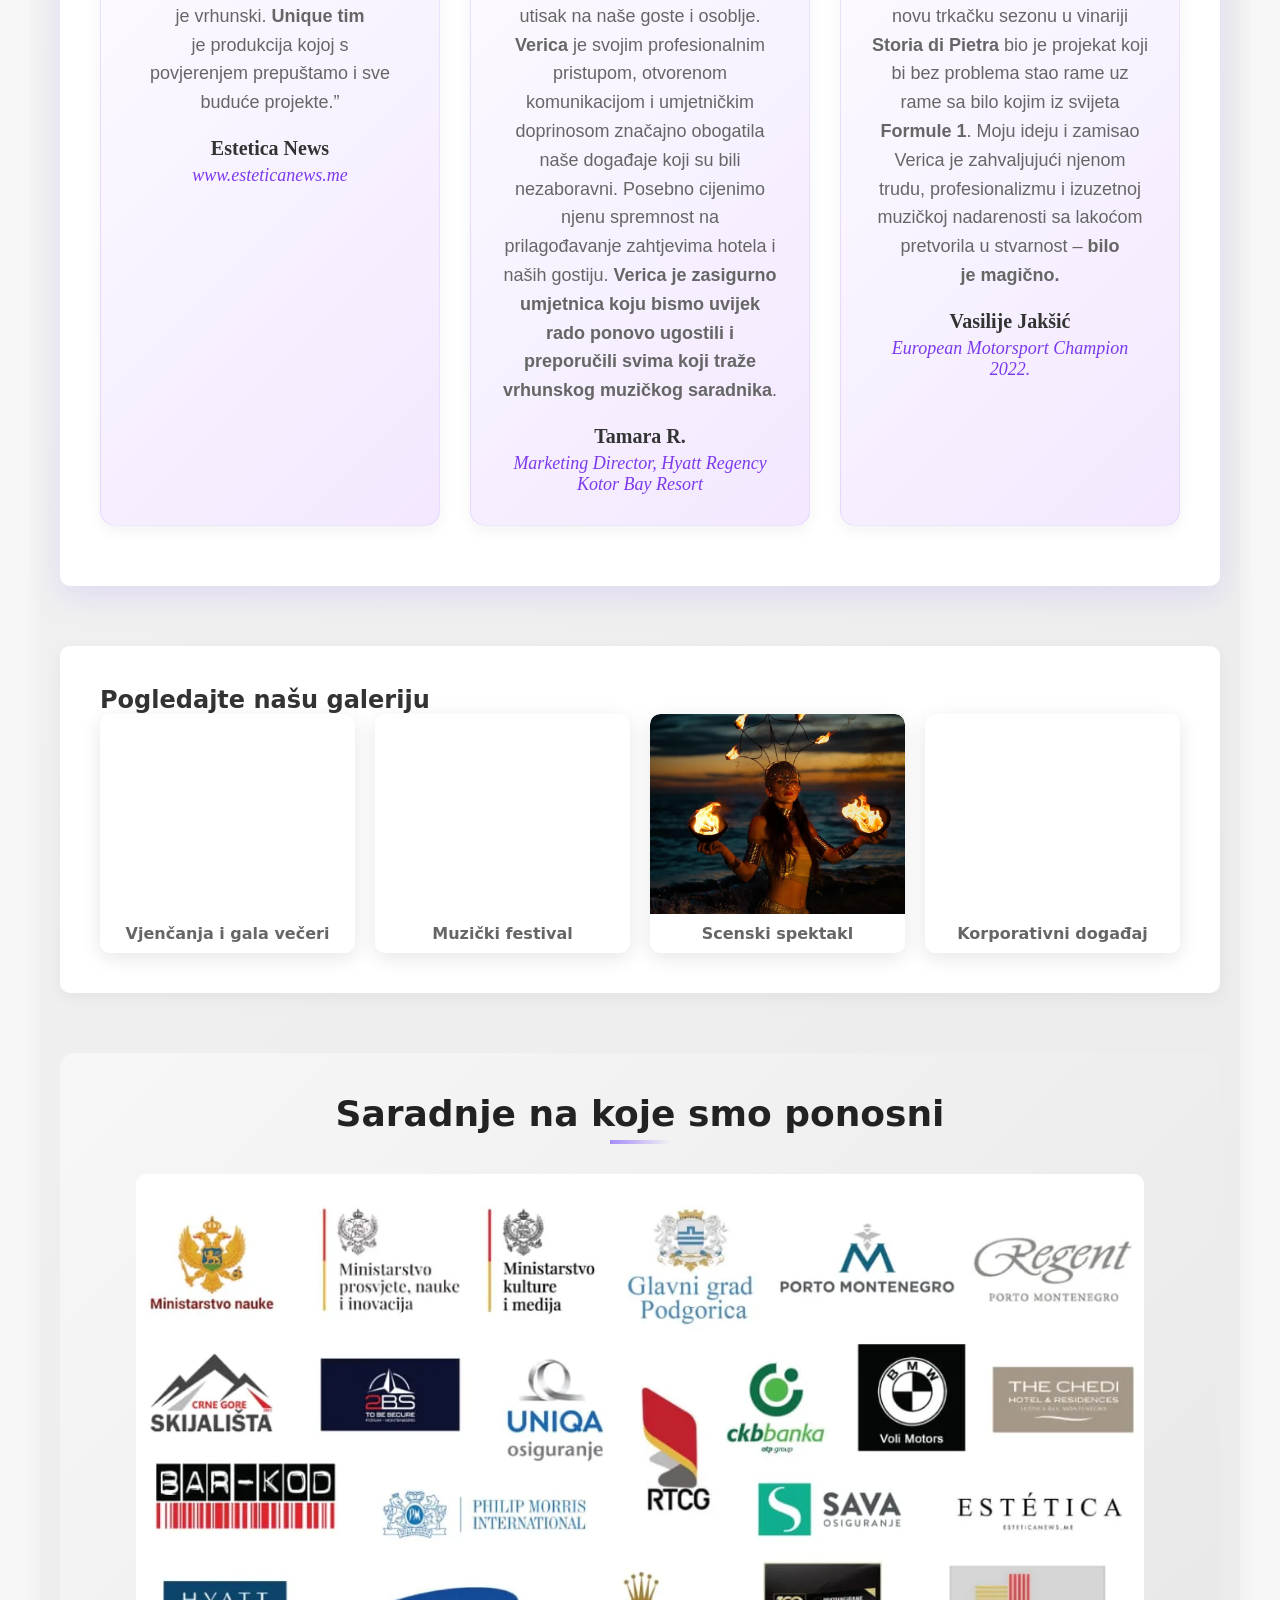
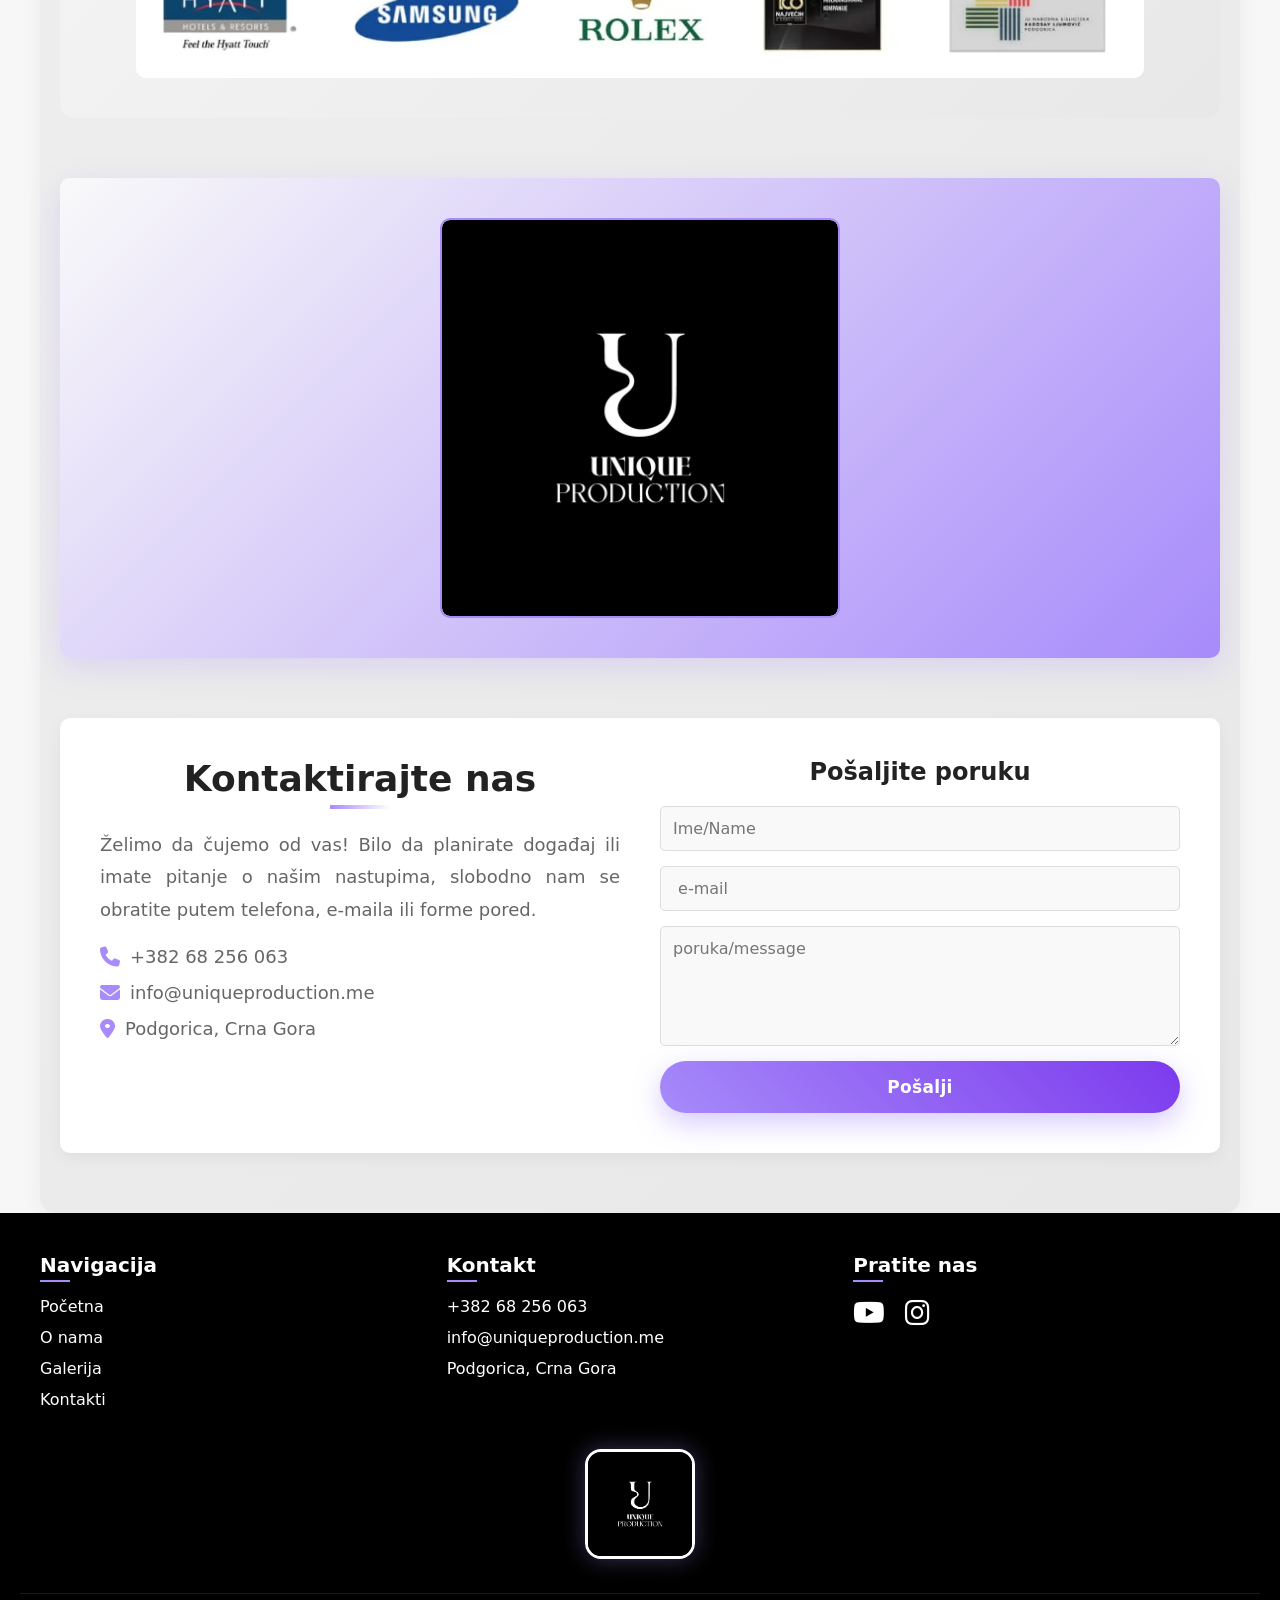
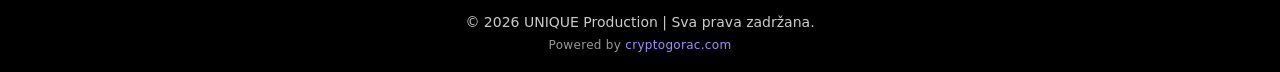
==== commit dc0640a1: "Reveal okida 250px pre ulaska u ekran + krace trajanje i stagger — bez kasnjenja pri brzom skrolu; v" ====
--- a/index.html
+++ b/index.html
@@ -12,7 +12,7 @@
     <meta property="og:image" content="https://uniqueproduction.me/logo3.webp">
     <meta property="og:url" content="https://uniqueproduction.me/">
     <meta property="og:type" content="website">
-    <link rel="stylesheet" href="assets/fontawesome/css/all.min.css?v=20">
+    <link rel="stylesheet" href="assets/fontawesome/css/all.min.css?v=21">
     <link rel="preload" as="image" href="hero-poster.jpg">
     <link rel="icon" type="image/x-icon" href="logo.png">
     <style>
@@ -1399,7 +1399,7 @@
 .back-to-top:focus {
     outline: 2px solid #a78bfa;
     outline-offset: 2px;
-}</style><link rel="stylesheet" href="assets/shared.css?v=20">
+}</style><link rel="stylesheet" href="assets/shared.css?v=21">
 </head>
 <body>
     <header>
@@ -1685,7 +1685,7 @@
     });
 });}
 
-    </script><script src="assets/shared.js?v=20" defer></script>
+    </script><script src="assets/shared.js?v=21" defer></script>
 </body>
 </html>
 
--- a/assets/shared.css
+++ b/assets/shared.css
@@ -103,7 +103,7 @@
 html.js-reveal .reveal {
     opacity: 0;
     transform: translateY(24px);
-    transition: opacity 0.7s cubic-bezier(0.22, 0.61, 0.36, 1), transform 0.7s cubic-bezier(0.22, 0.61, 0.36, 1);
+    transition: opacity 0.55s cubic-bezier(0.22, 0.61, 0.36, 1), transform 0.55s cubic-bezier(0.22, 0.61, 0.36, 1);
     will-change: opacity, transform;
 }
 html.js-reveal .reveal.reveal-in { opacity: 1; transform: none; }
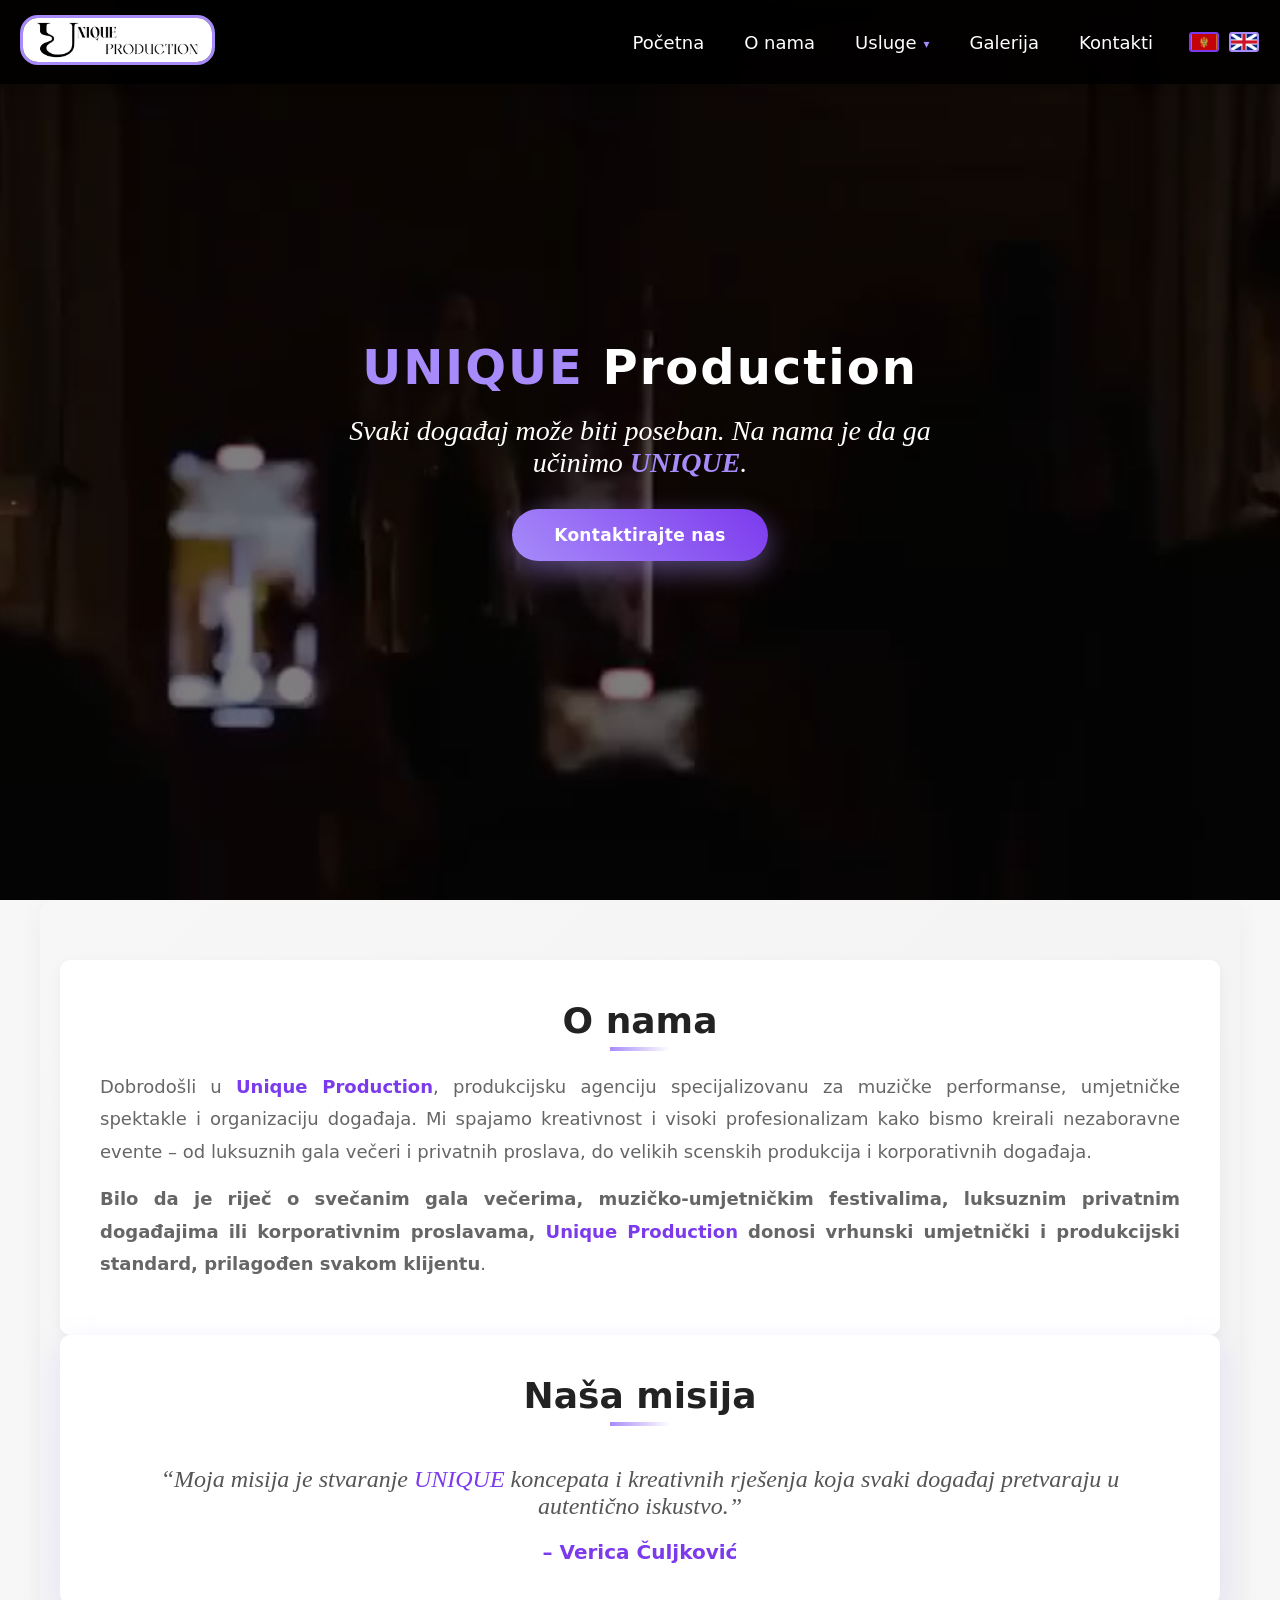
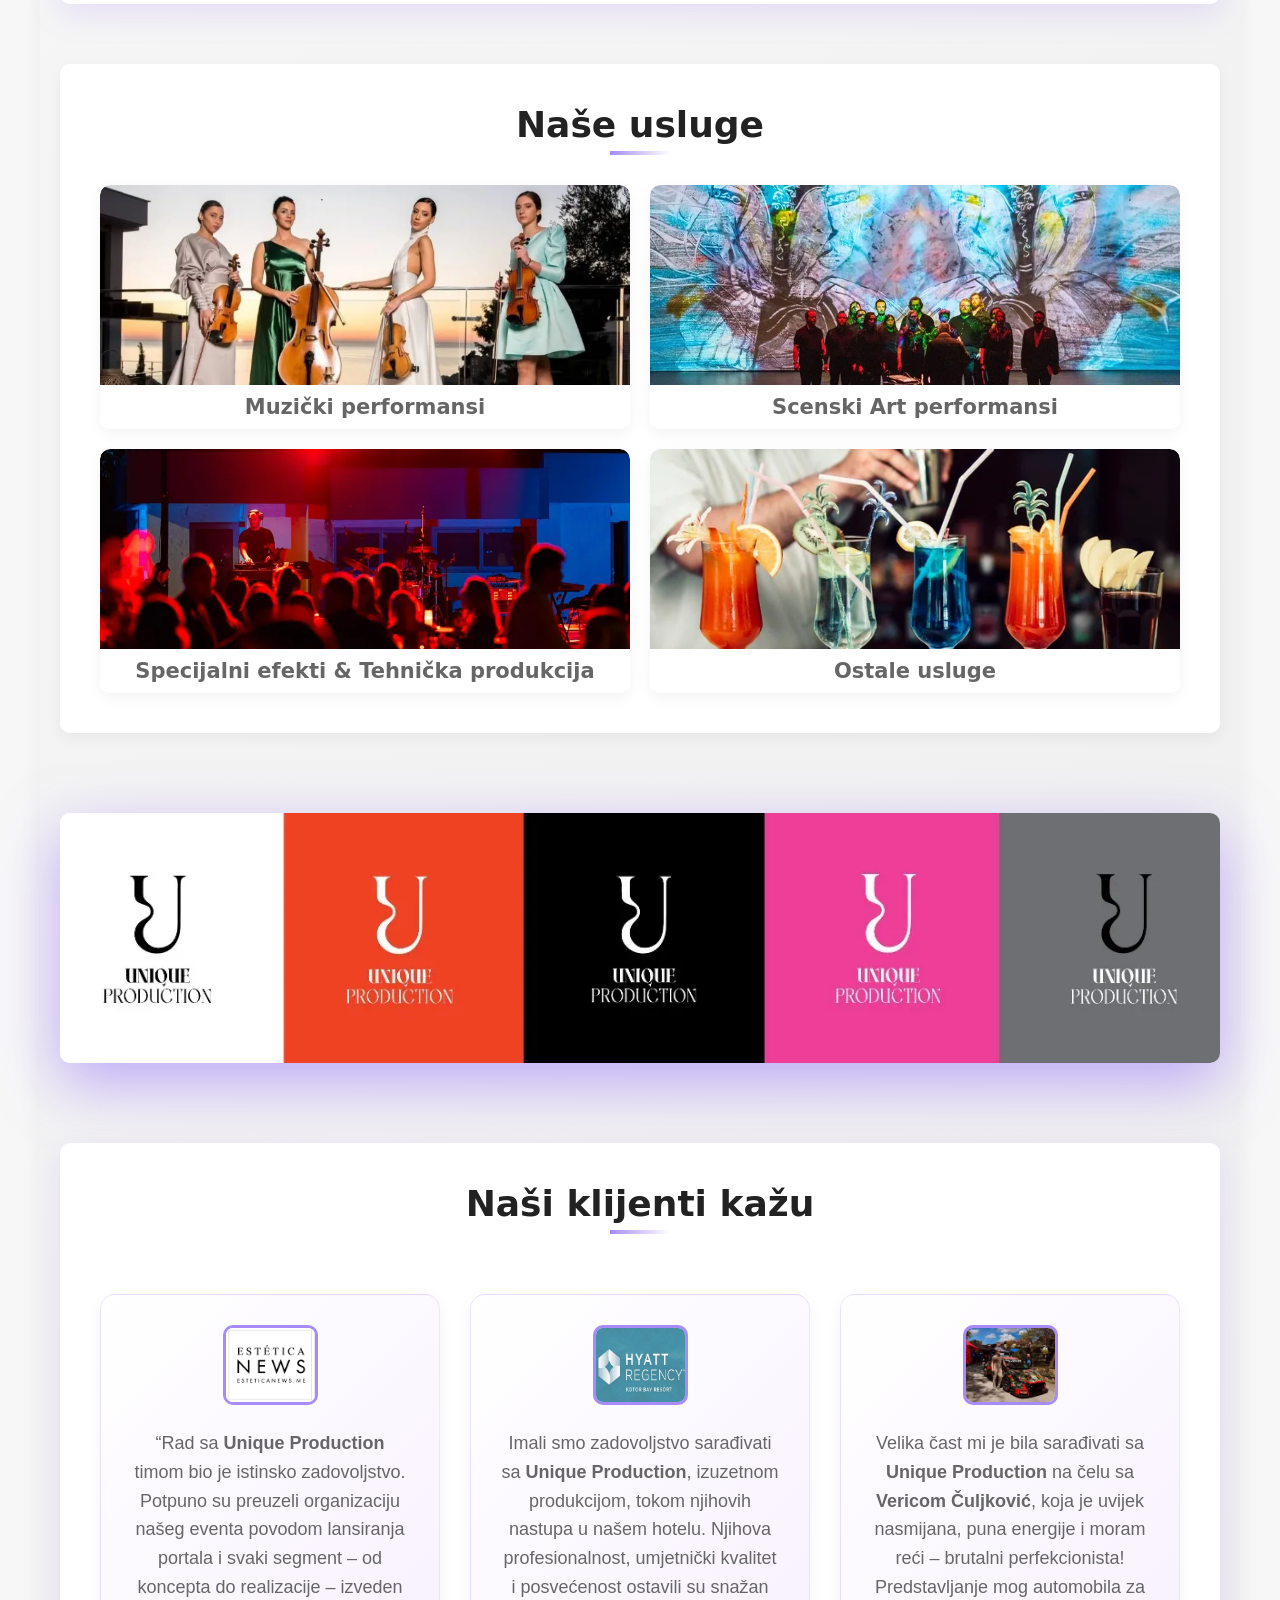
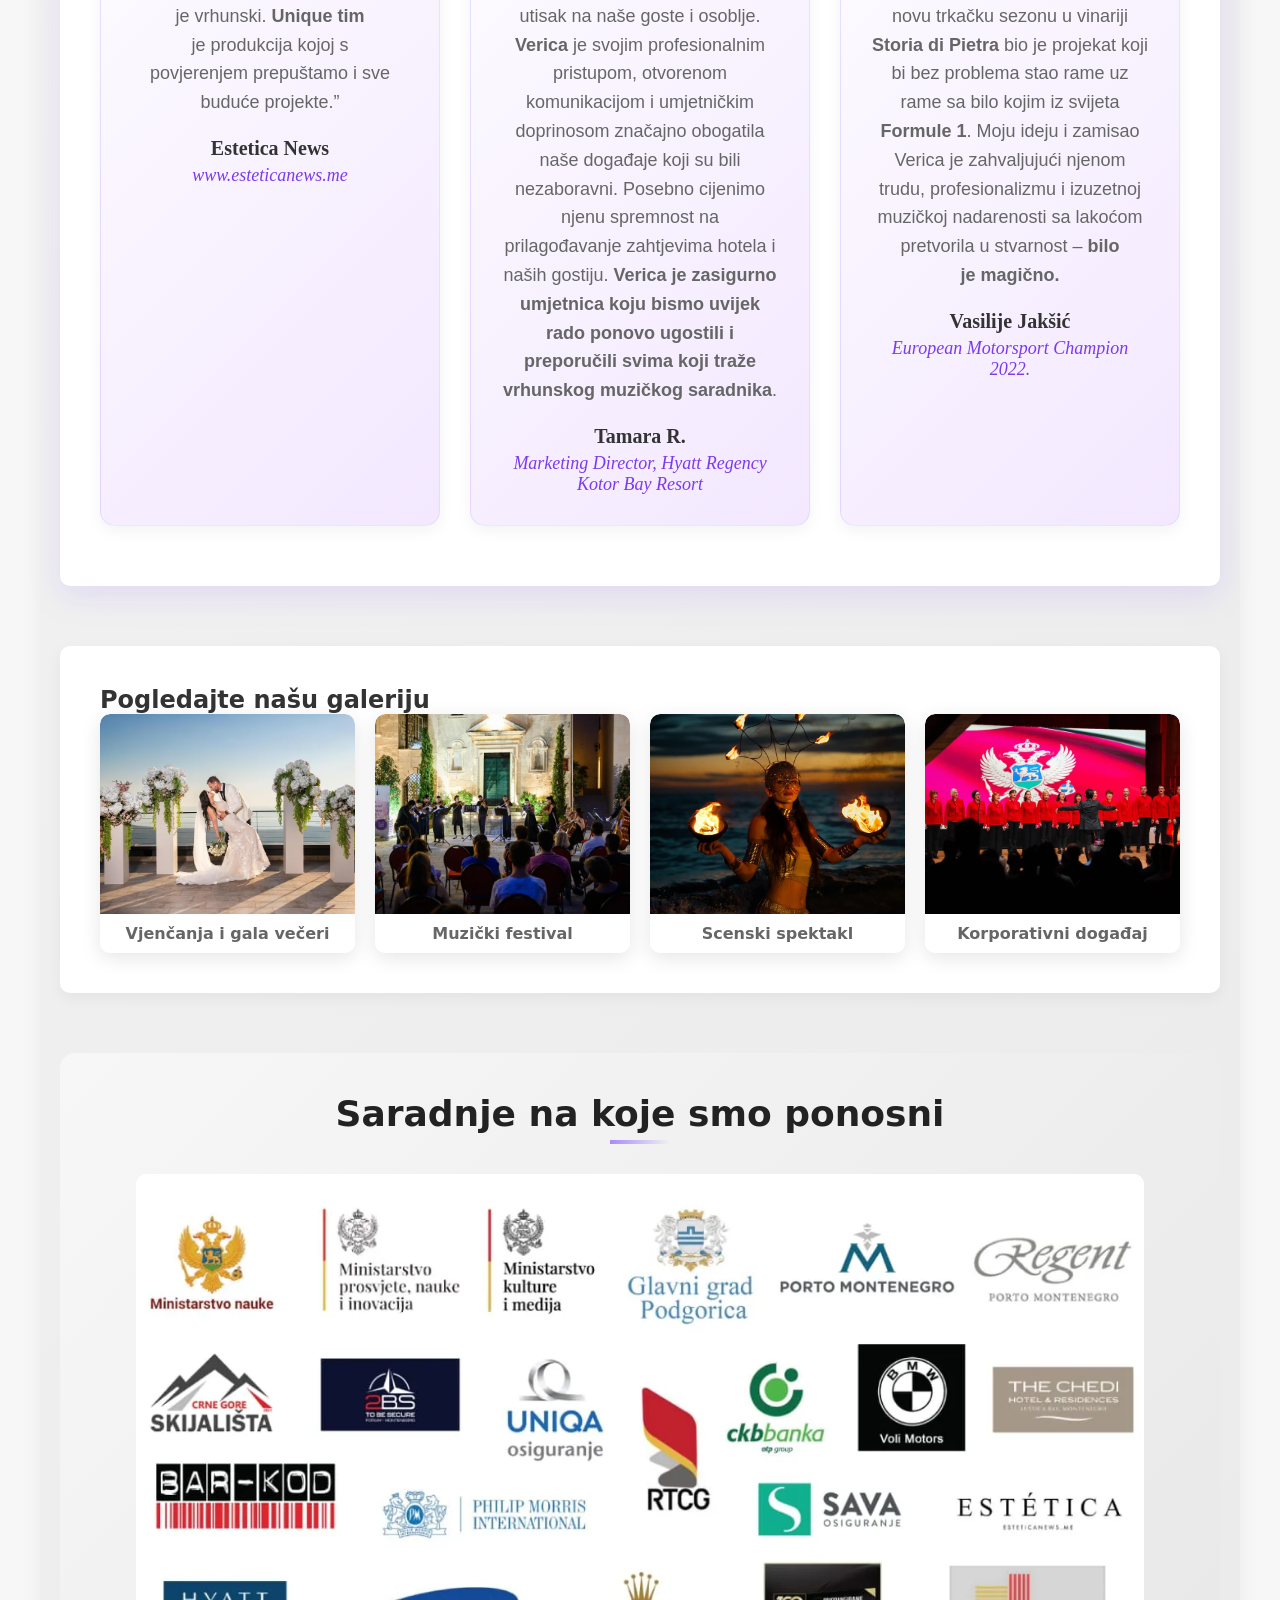
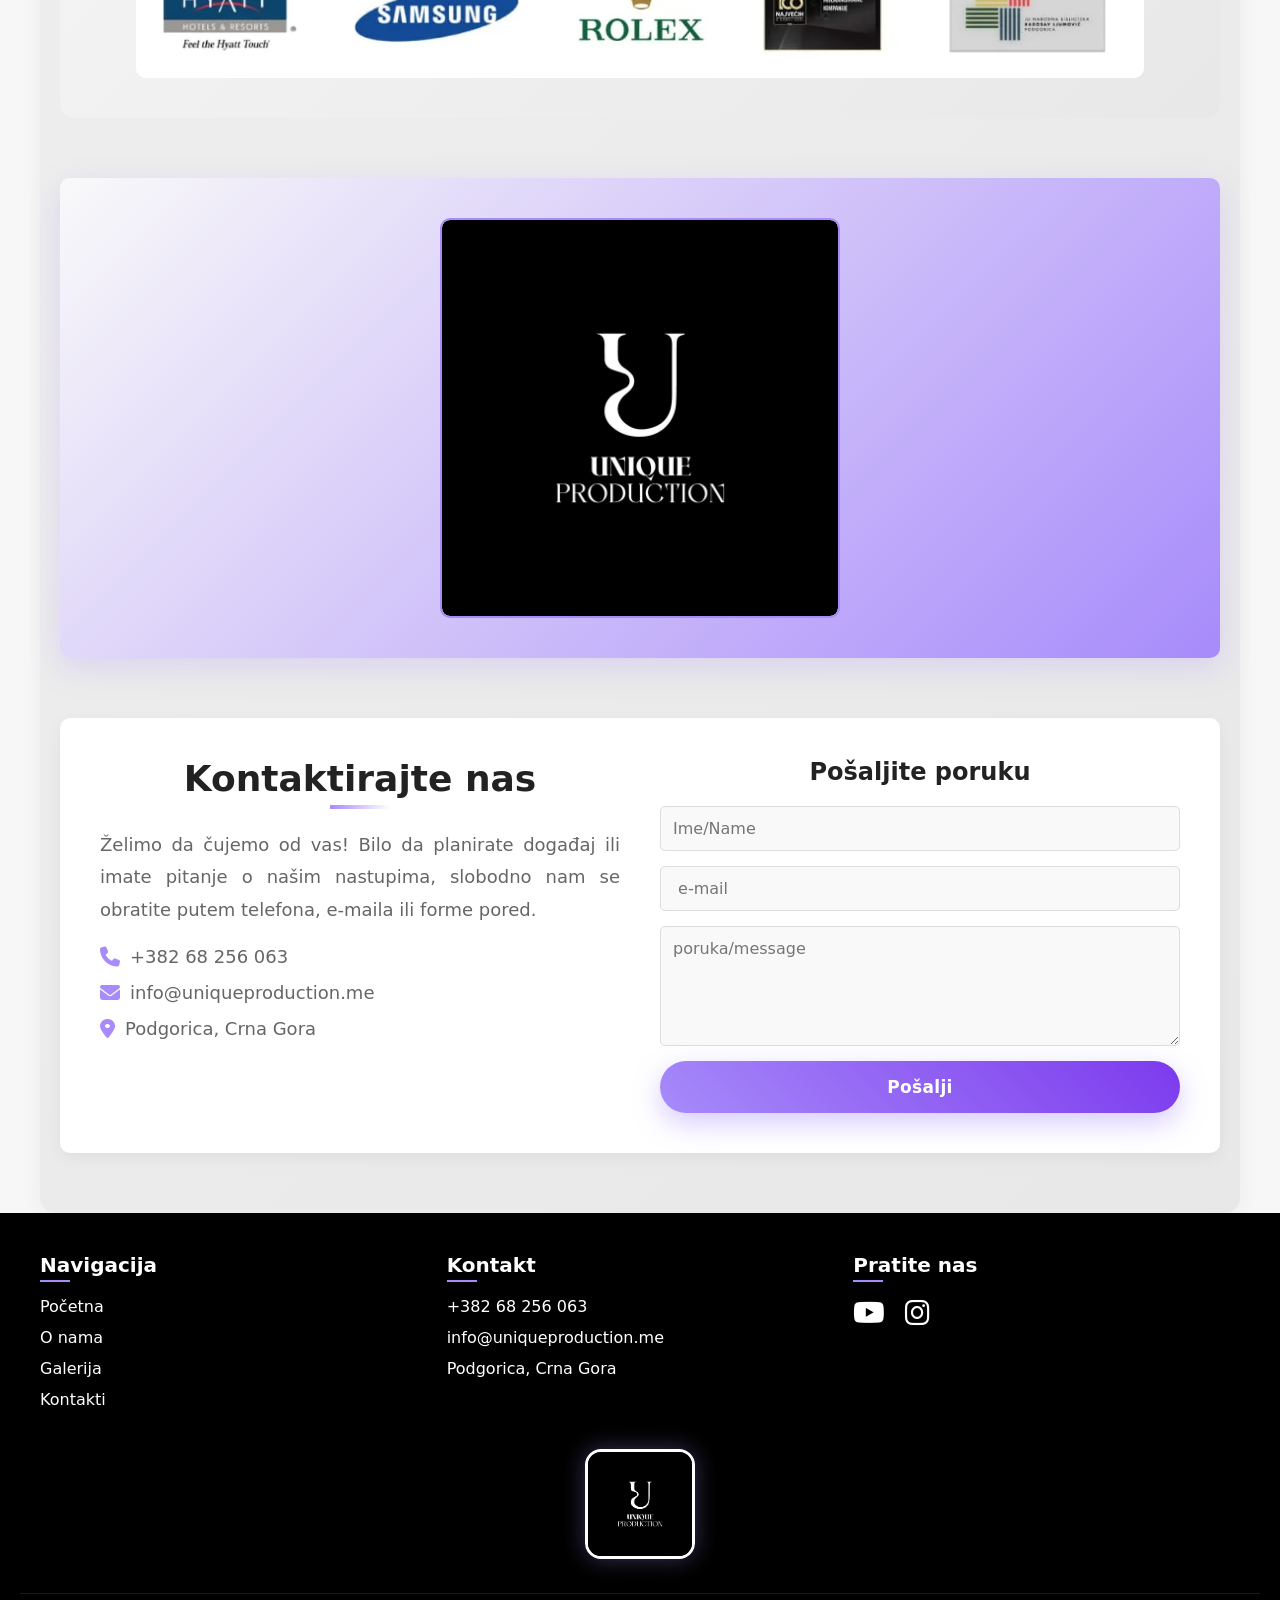
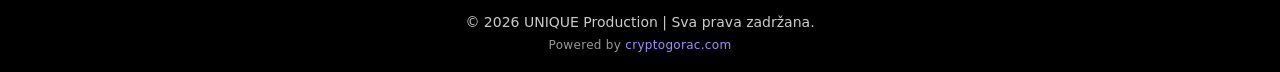
==== commit 8f841b2f: "Klizanje kartica na telefonu naglasenije: 110px put, 0.85s, okidac tek pri stvarnoj vidljivosti; v=2" ====
--- a/index.html
+++ b/index.html
@@ -12,7 +12,7 @@
     <meta property="og:image" content="https://uniqueproduction.me/logo3.webp">
     <meta property="og:url" content="https://uniqueproduction.me/">
     <meta property="og:type" content="website">
-    <link rel="stylesheet" href="assets/fontawesome/css/all.min.css?v=21">
+    <link rel="stylesheet" href="assets/fontawesome/css/all.min.css?v=22">
     <link rel="preload" as="image" href="hero-poster.jpg">
     <link rel="icon" type="image/x-icon" href="logo.png">
     <style>
@@ -1399,7 +1399,7 @@
 .back-to-top:focus {
     outline: 2px solid #a78bfa;
     outline-offset: 2px;
-}</style><link rel="stylesheet" href="assets/shared.css?v=21">
+}</style><link rel="stylesheet" href="assets/shared.css?v=22">
 </head>
 <body>
     <header>
@@ -1685,7 +1685,7 @@
     });
 });}
 
-    </script><script src="assets/shared.js?v=21" defer></script>
+    </script><script src="assets/shared.js?v=22" defer></script>
 </body>
 </html>
 
--- a/assets/shared.css
+++ b/assets/shared.css
@@ -424,8 +424,10 @@
 
 /* --- Kartice usluga: naizmenicni ulazak sa strana --- */
 @media (max-width: 768px) {
-    html.js-reveal .reveal.reveal-left { transform: translateX(-70px); }
-    html.js-reveal .reveal.reveal-right { transform: translateX(70px); }
+    html.js-reveal .reveal.reveal-left { transform: translateX(-110px); }
+    html.js-reveal .reveal.reveal-right { transform: translateX(110px); }
+    html.js-reveal .reveal.reveal-left,
+    html.js-reveal .reveal.reveal-right { transition-duration: 0.85s, 0.85s; }
 }
 html.js-reveal .reveal.reveal-in { opacity: 1; transform: none; }
 @media (prefers-reduced-motion: reduce) {
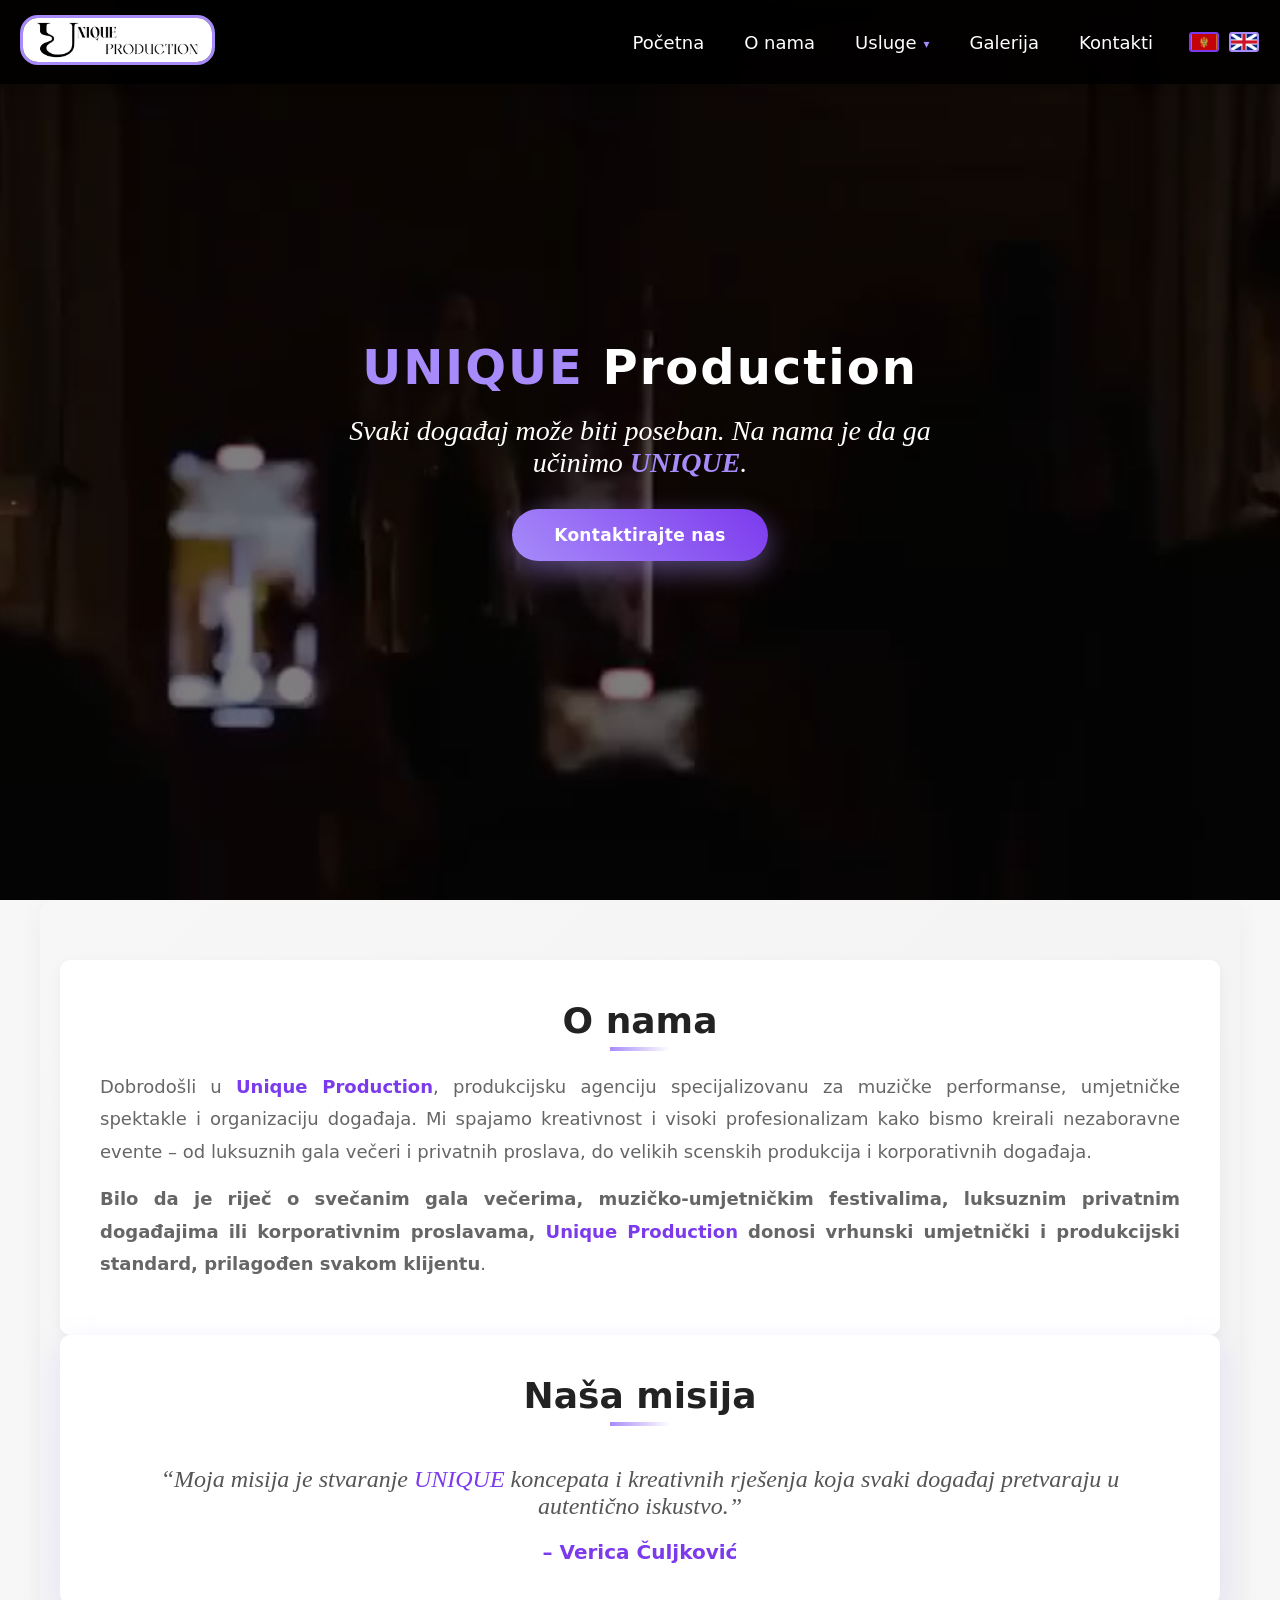
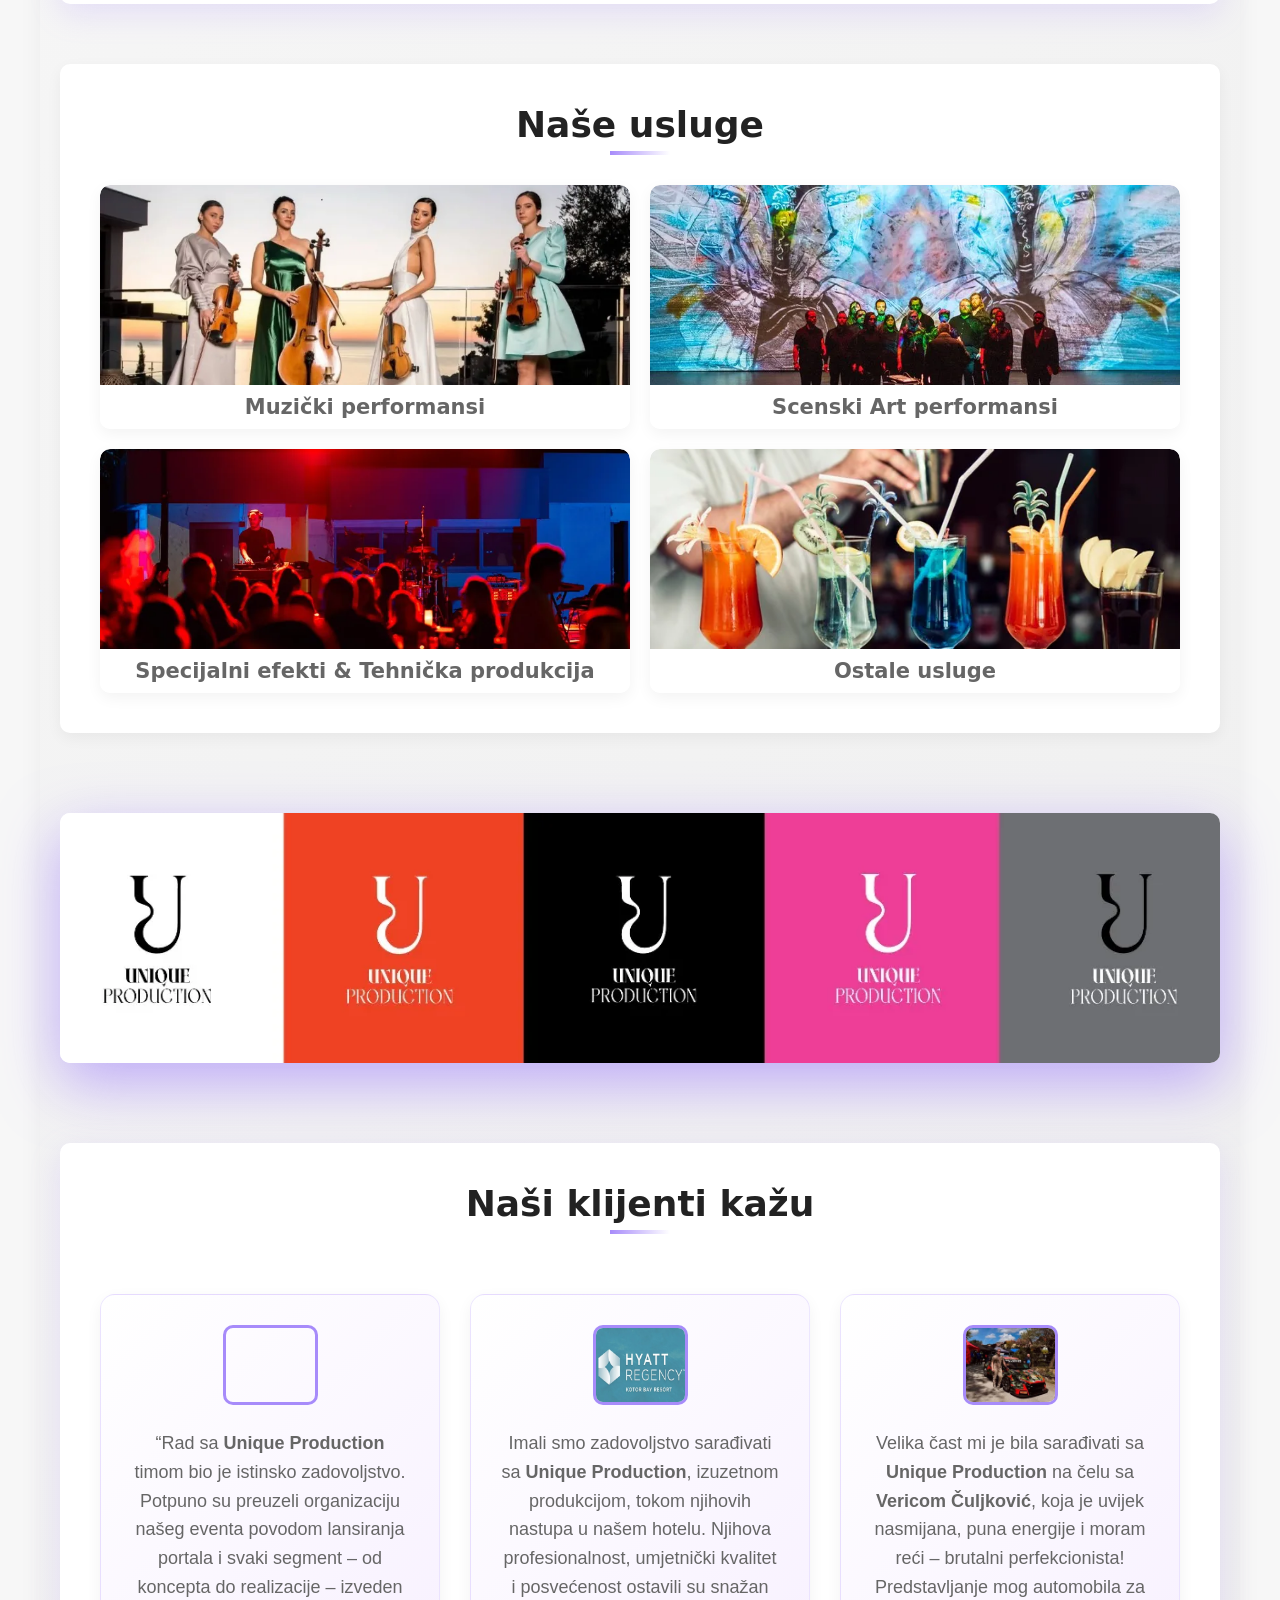
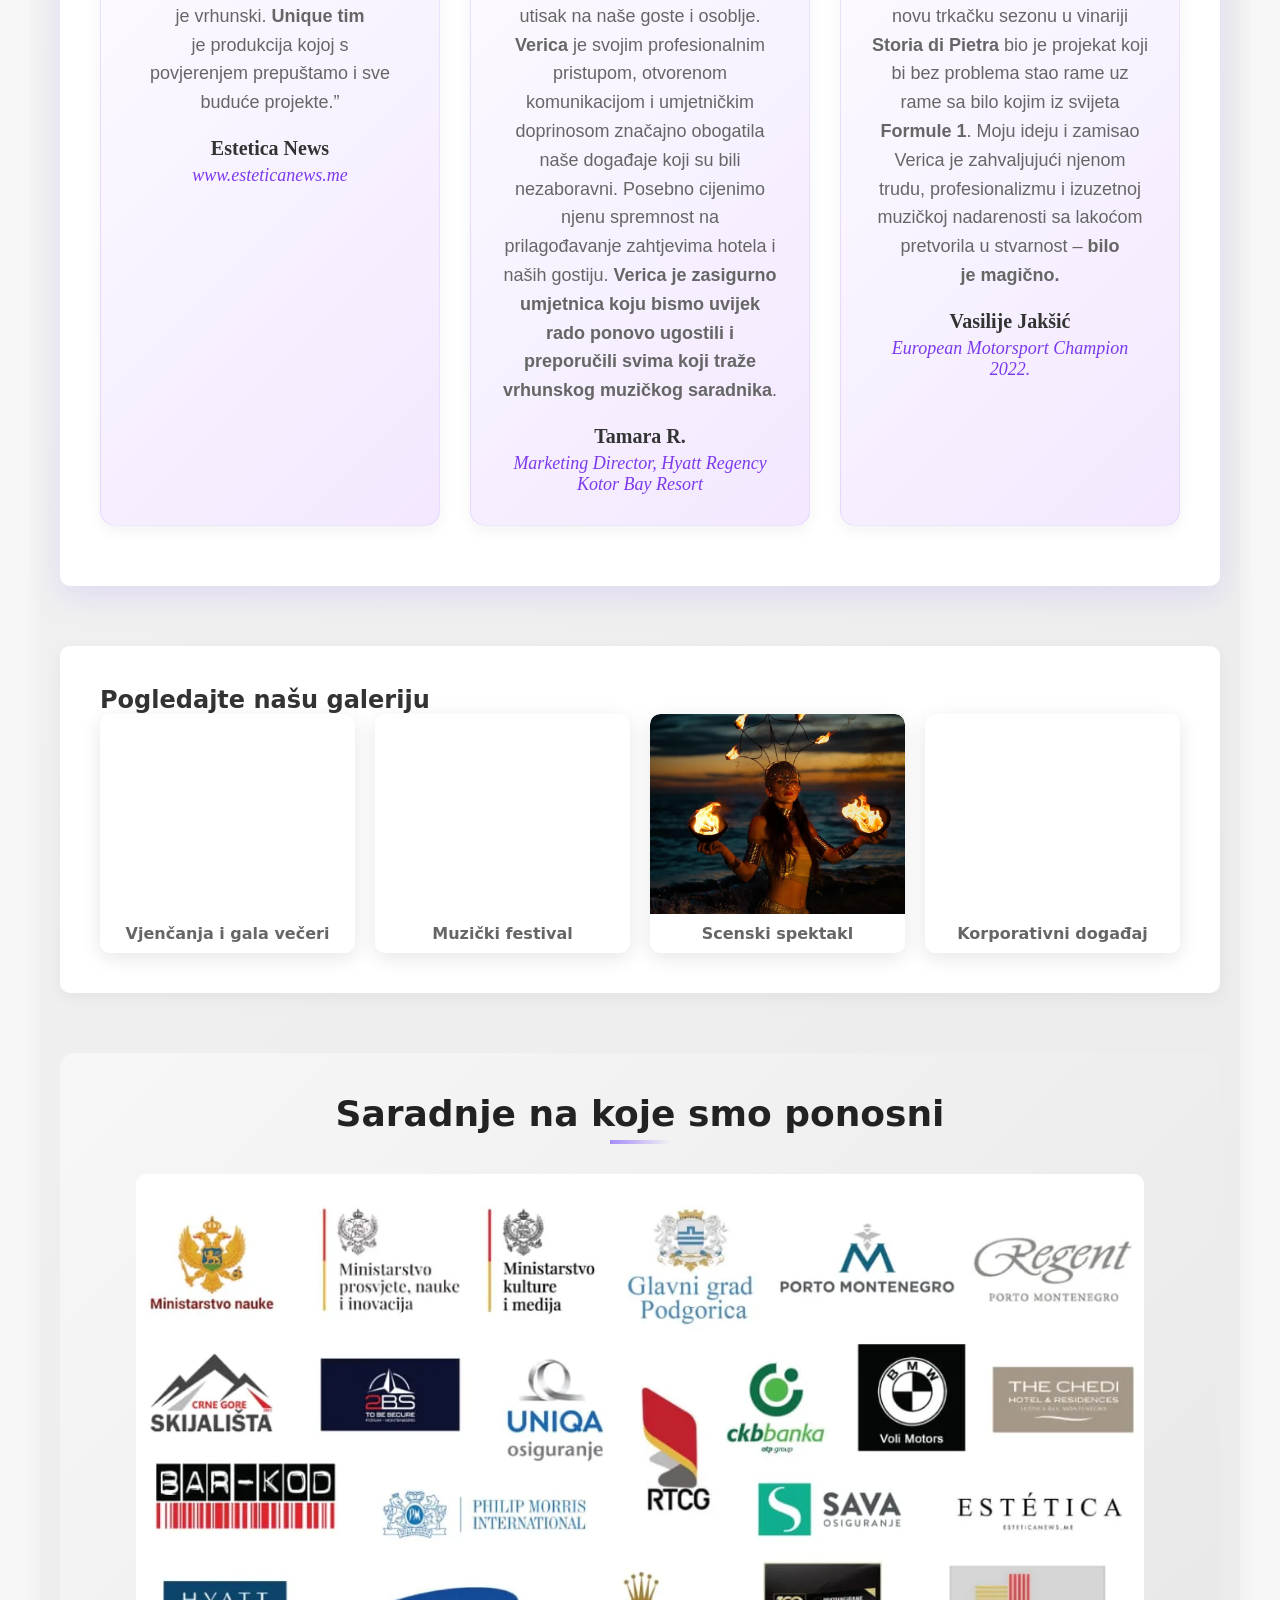
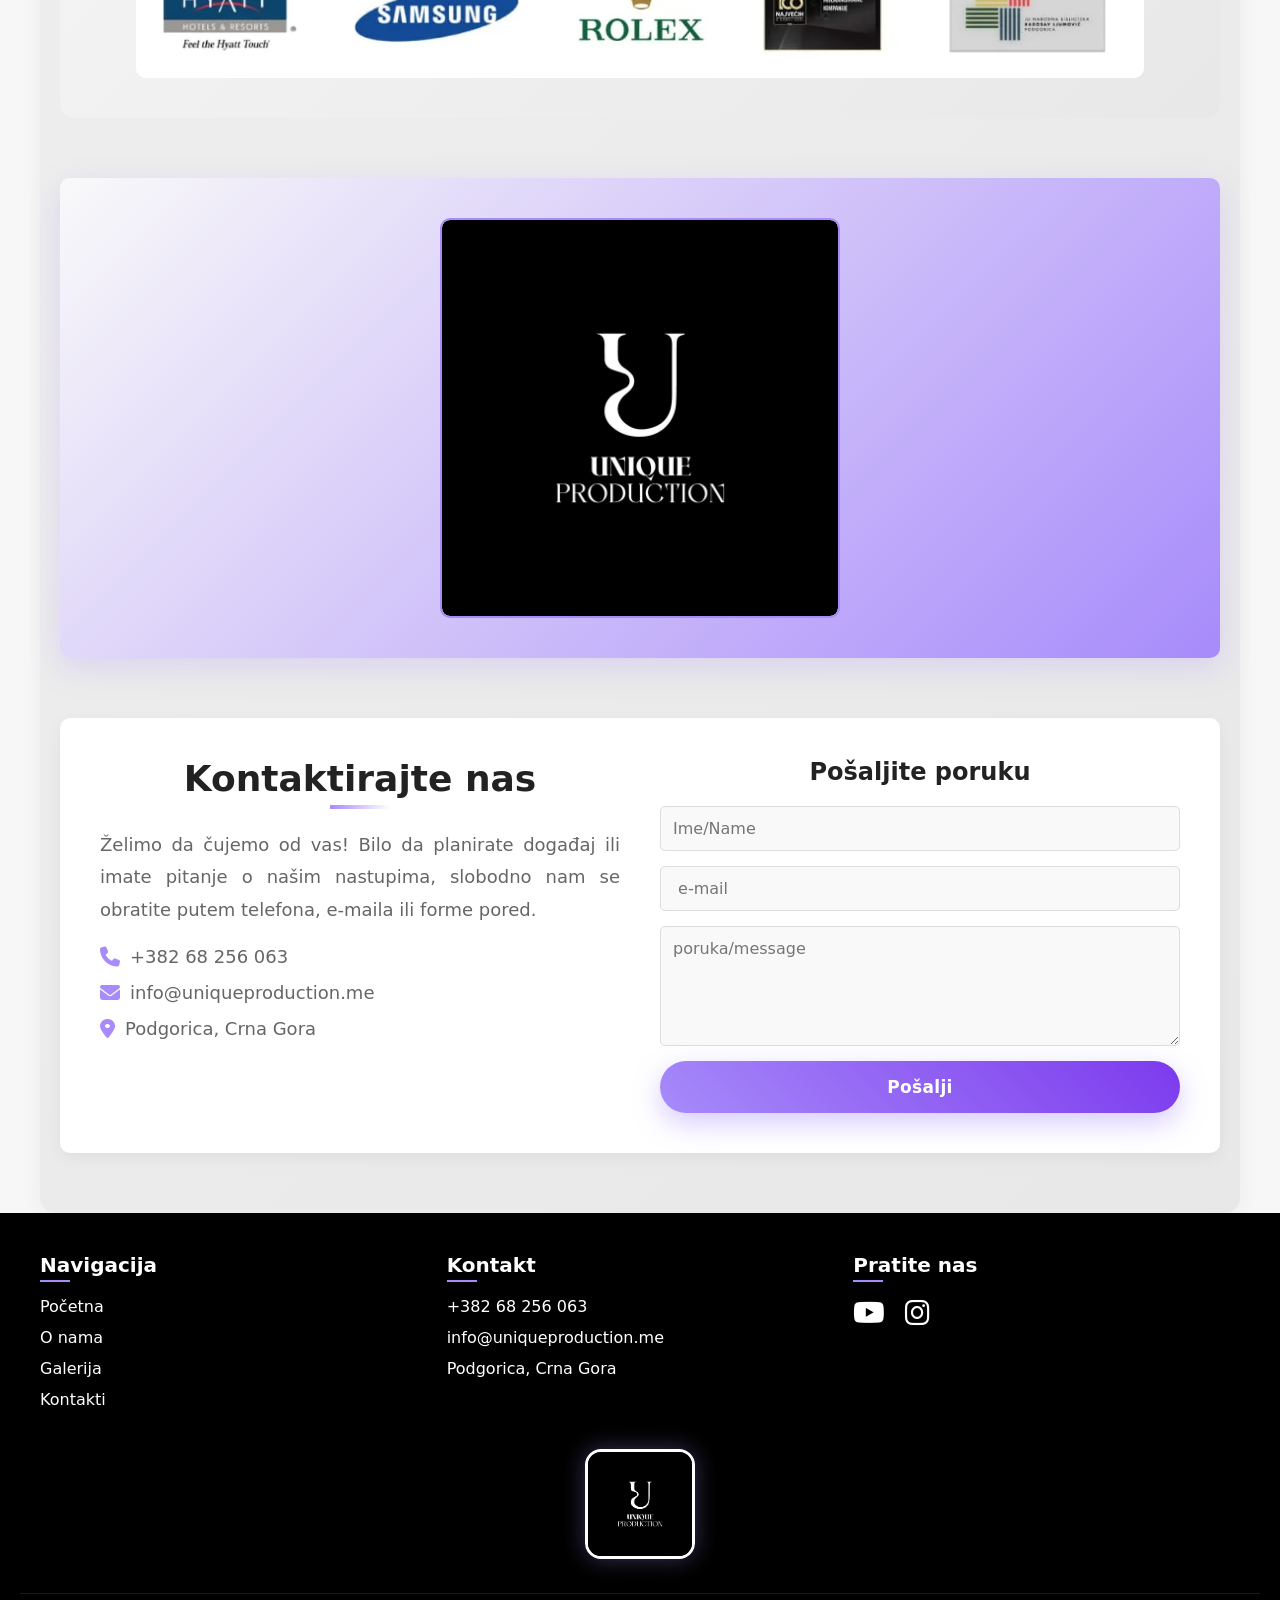
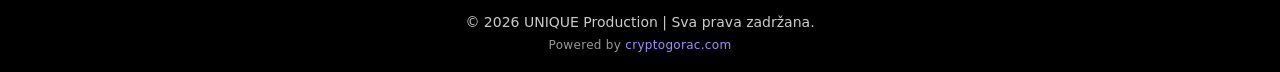
==== commit b28ebfc3: "O nama (telefon): usluge kao uredan centriran blok, iskre poravnate; v=23 Co-Authored-By: Claude Opu" ====
--- a/index.html
+++ b/index.html
@@ -12,7 +12,7 @@
     <meta property="og:image" content="https://uniqueproduction.me/logo3.webp">
     <meta property="og:url" content="https://uniqueproduction.me/">
     <meta property="og:type" content="website">
-    <link rel="stylesheet" href="assets/fontawesome/css/all.min.css?v=22">
+    <link rel="stylesheet" href="assets/fontawesome/css/all.min.css?v=23">
     <link rel="preload" as="image" href="hero-poster.jpg">
     <link rel="icon" type="image/x-icon" href="logo.png">
     <style>
@@ -1399,7 +1399,7 @@
 .back-to-top:focus {
     outline: 2px solid #a78bfa;
     outline-offset: 2px;
-}</style><link rel="stylesheet" href="assets/shared.css?v=22">
+}</style><link rel="stylesheet" href="assets/shared.css?v=23">
 </head>
 <body>
     <header>
@@ -1685,7 +1685,7 @@
     });
 });}
 
-    </script><script src="assets/shared.js?v=22" defer></script>
+    </script><script src="assets/shared.js?v=23" defer></script>
 </body>
 </html>
 
--- a/assets/shared.css
+++ b/assets/shared.css
@@ -412,8 +412,15 @@
     text-shadow: 0 0 10px rgba(167, 139, 250, 0.45);
 }
 .services-card .services-list a:hover { color: #7c3aed; transform: translateX(3px); }
-@media (max-width: 420px) {
-    .services-card .services-list { grid-template-columns: 1fr; justify-items: center; }
+@media (max-width: 600px) {
+    .services-card .services-list {
+        grid-template-columns: 1fr;
+        justify-items: start;
+        width: fit-content;
+        max-width: 100%;
+        margin: 0 auto;
+        gap: 4px;
+    }
 }
 .services-card .services-list a { align-items: flex-start; text-align: left; }
 .services-card .services-list a::before { margin-top: 2px; }
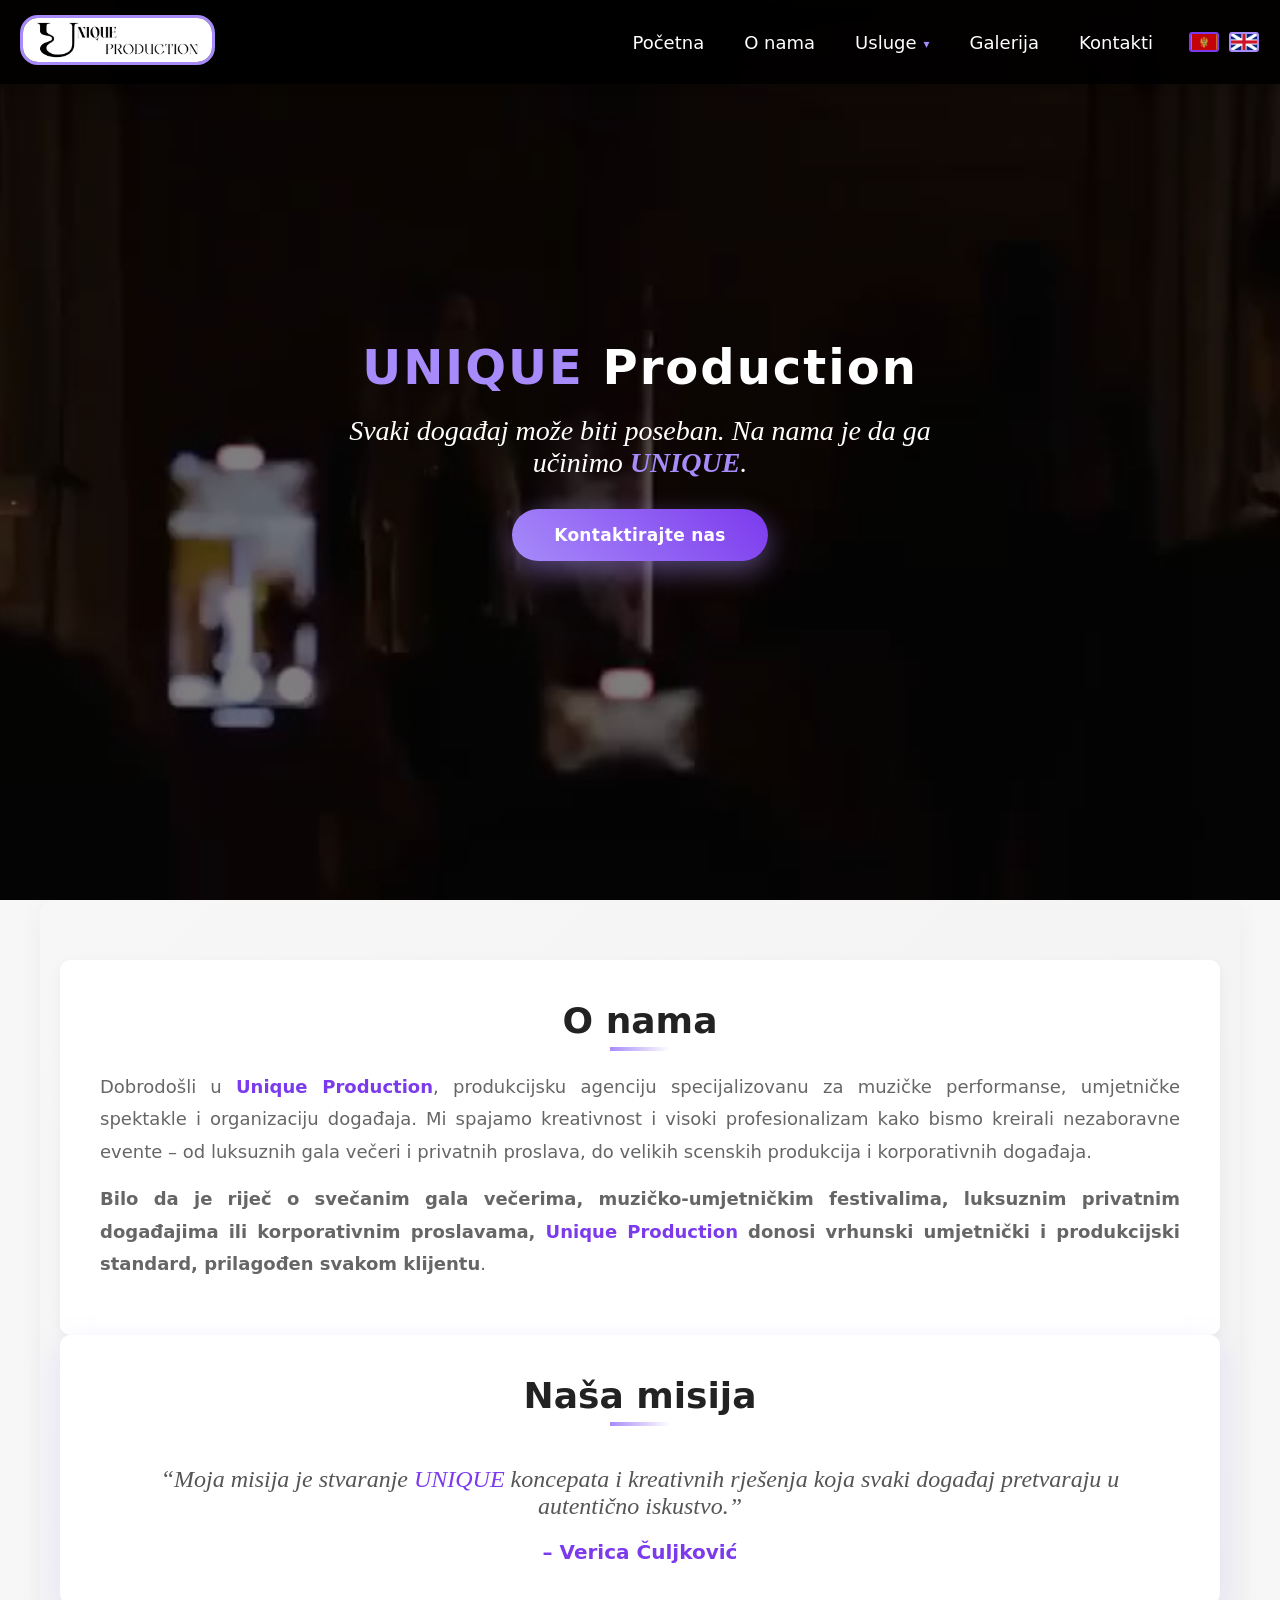
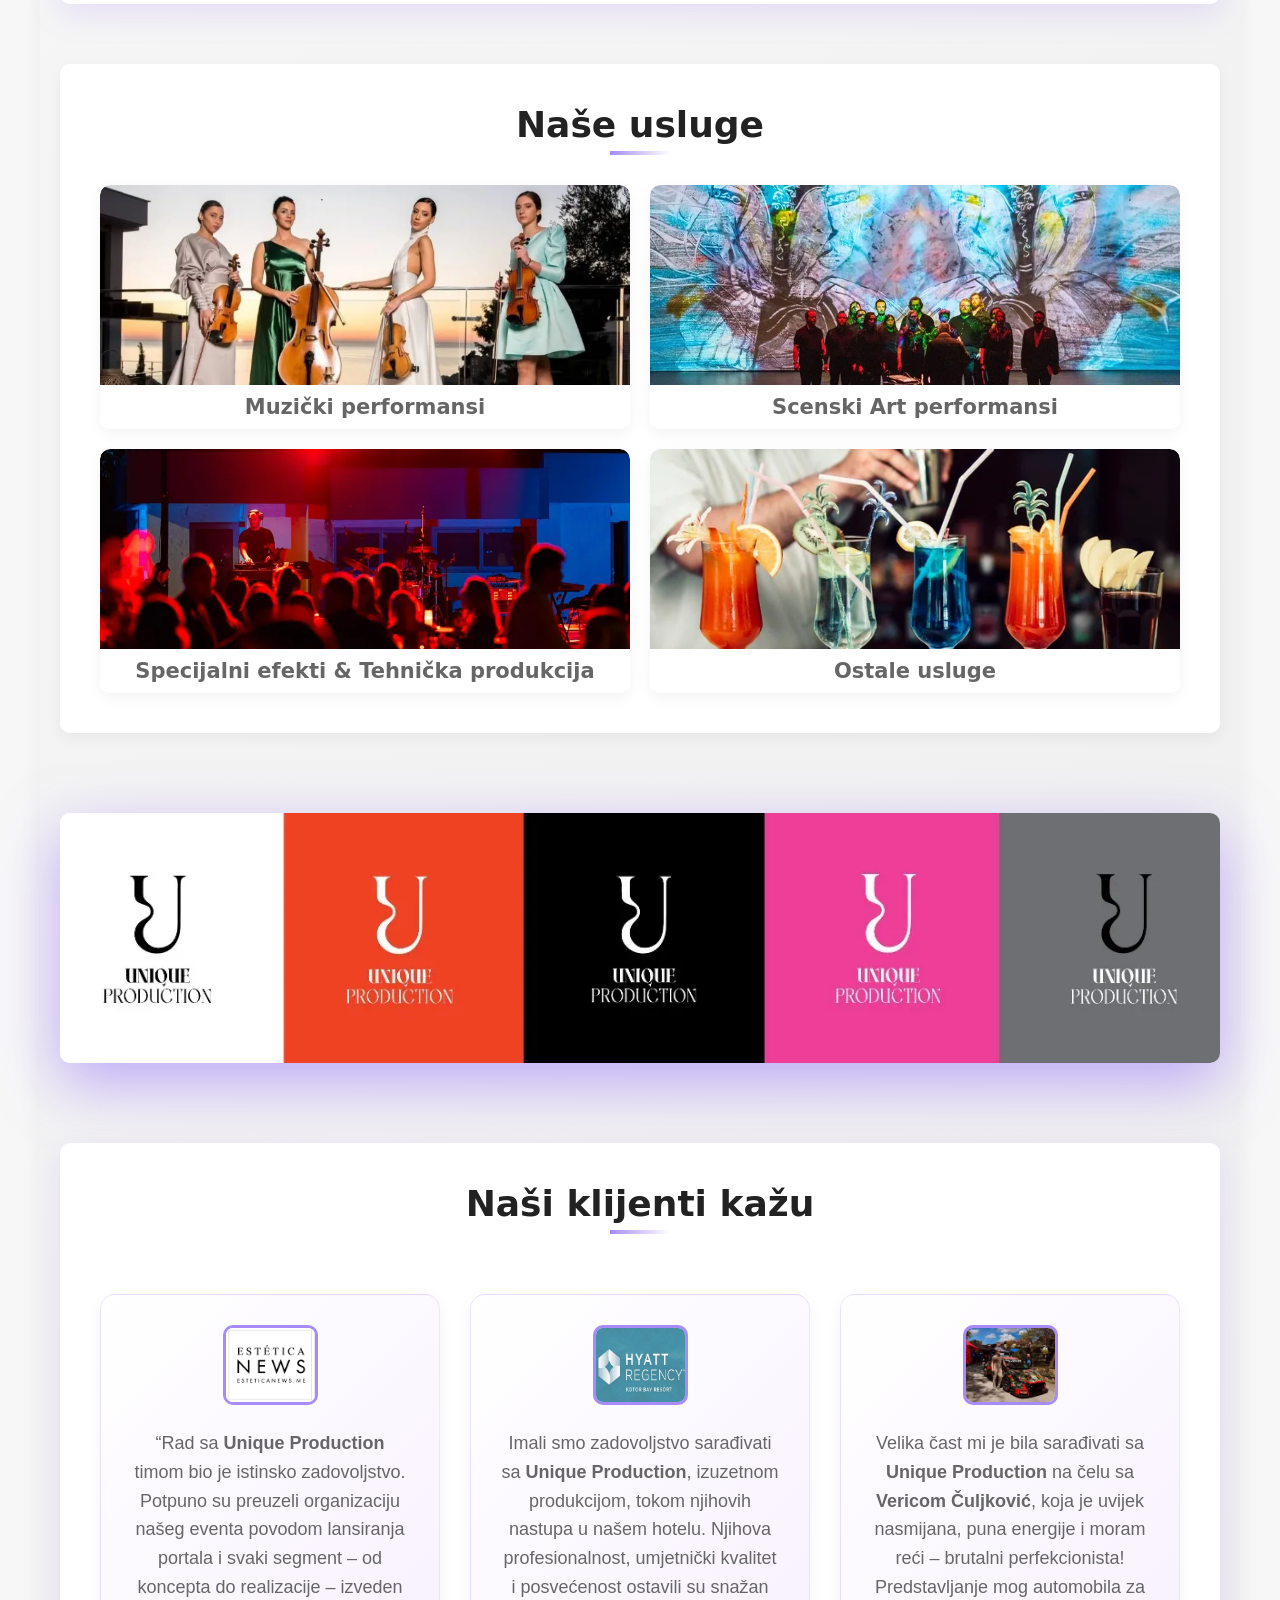
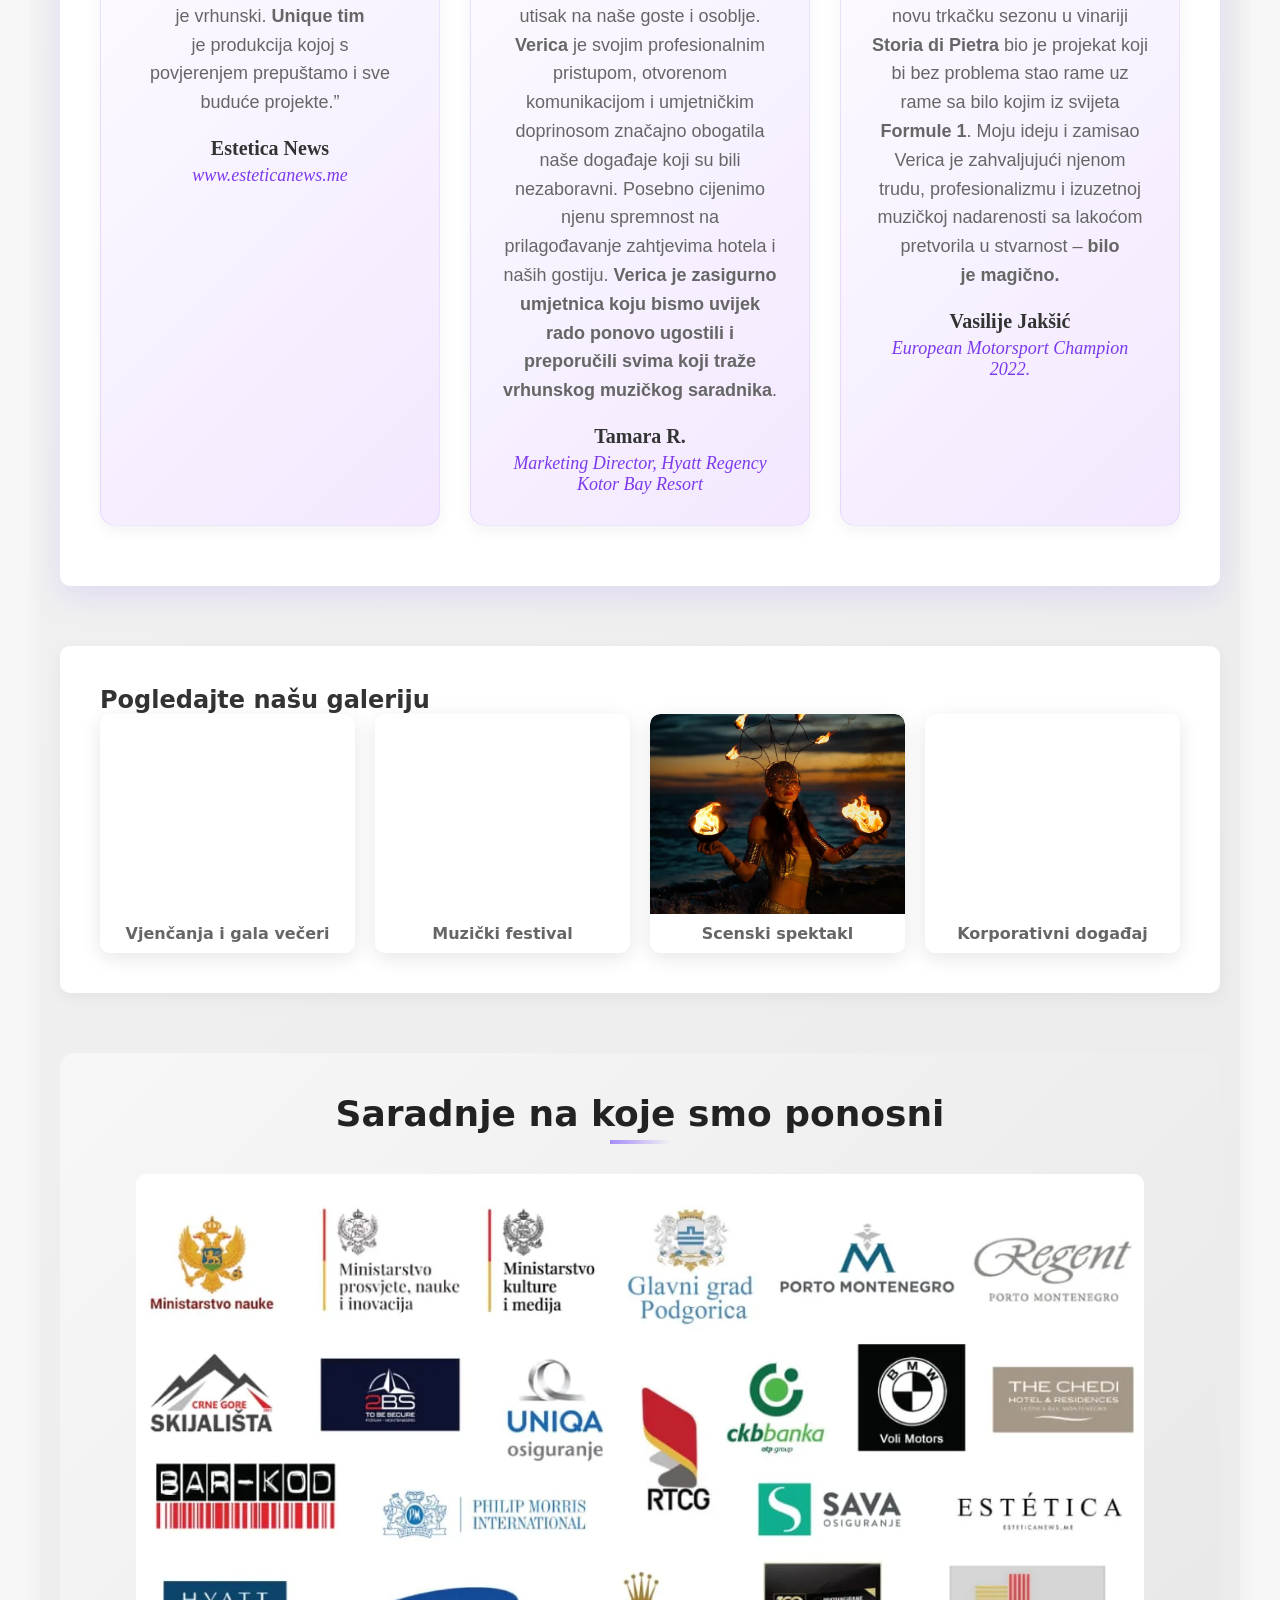
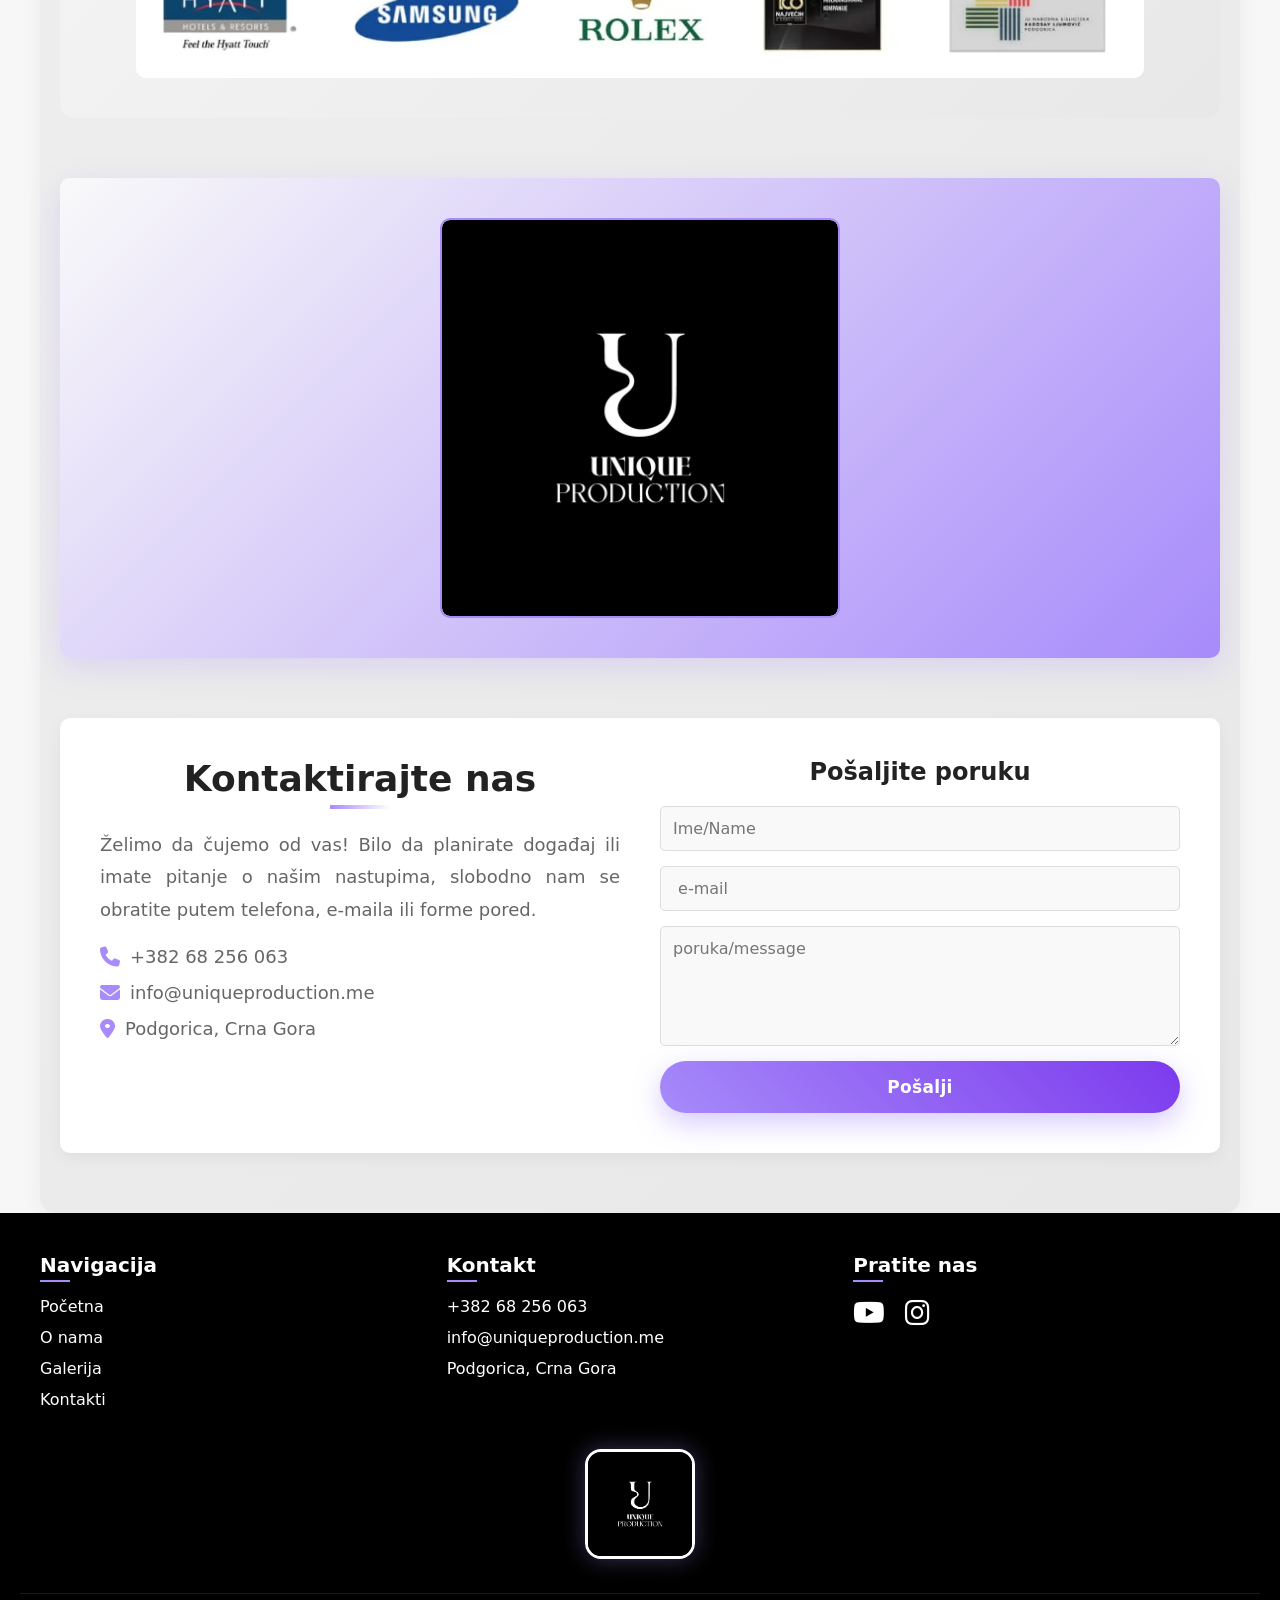
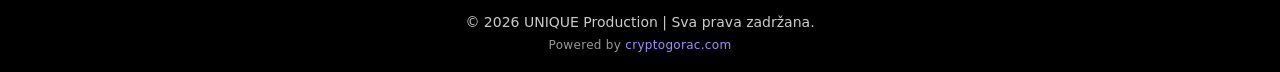
==== commit 15f931b0: "SEO: autor/izvodjac sajta cryptogorac.com – Milos Bozovic (meta + JSON-LD) Co-Authored-By: Claude Op" ====
--- a/index.html
+++ b/index.html
@@ -6,6 +6,10 @@
     <meta name="theme-color" content="#000000">
      <title data-sr="UNIQUE Production" data-en="UNIQUE Production">UNIQUE Production</title>
     <meta name="description" content="UNIQUE Production – produkcijska agencija iz Podgorice za muzičke performanse, scenske spektakle i organizaciju nezaboravnih događaja u Crnoj Gori.">
+    <meta name="author" content="Miloš Božović, CEO cryptogorac.com">
+    <meta name="designer" content="cryptogorac.com">
+    <meta name="creator" content="cryptogorac.com – Miloš Božović">
+    <script type="application/ld+json">{"@context": "https://schema.org", "@type": "WebSite", "name": "UNIQUE Production", "url": "https://uniqueproduction.me/", "publisher": {"@type": "Organization", "name": "UNIQUE Production", "url": "https://uniqueproduction.me/"}, "creator": {"@type": "Organization", "name": "cryptogorac", "url": "https://cryptogorac.com", "founder": {"@type": "Person", "name": "Miloš Božović", "jobTitle": "CEO"}}}</script>
     <link rel="canonical" href="https://uniqueproduction.me/">
     <meta property="og:title" content="UNIQUE Production">
     <meta property="og:description" content="UNIQUE Production – produkcijska agencija iz Podgorice za muzičke performanse, scenske spektakle i organizaciju nezaboravnih događaja u Crnoj Gori.">
